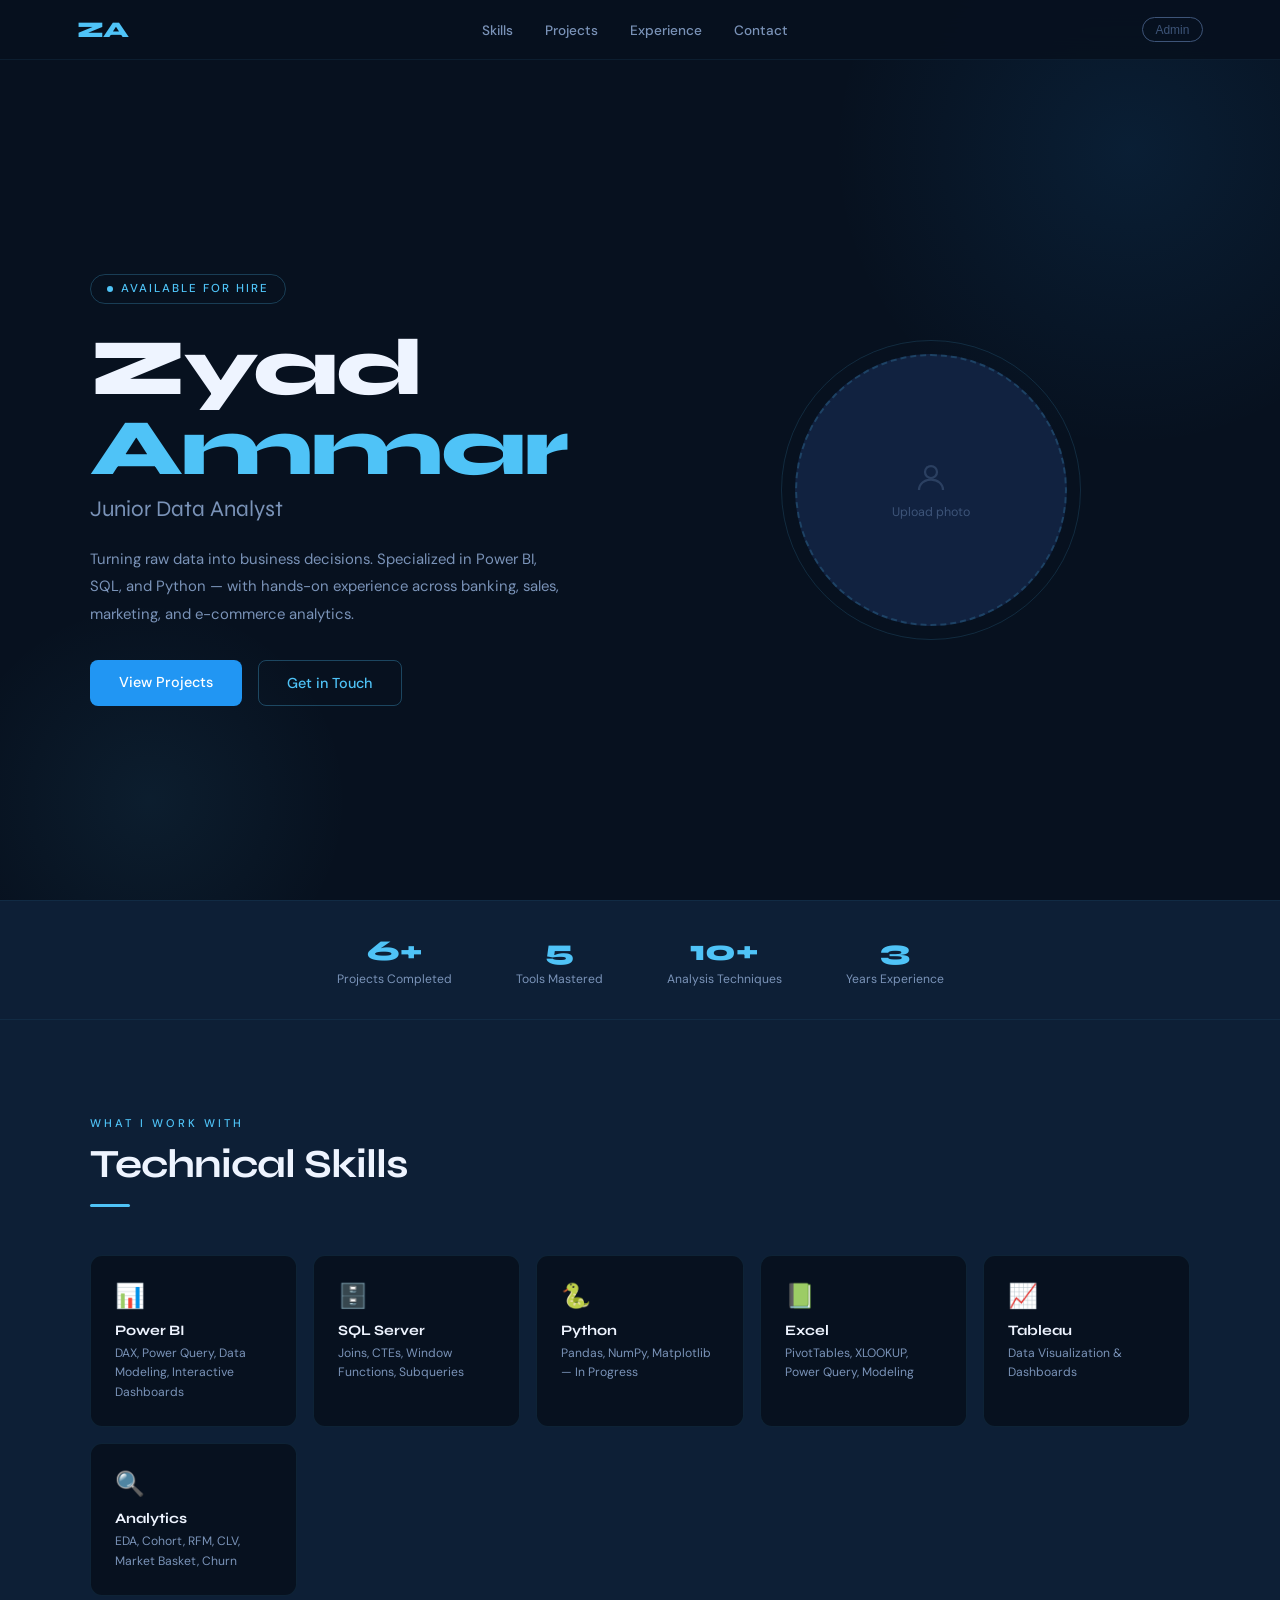
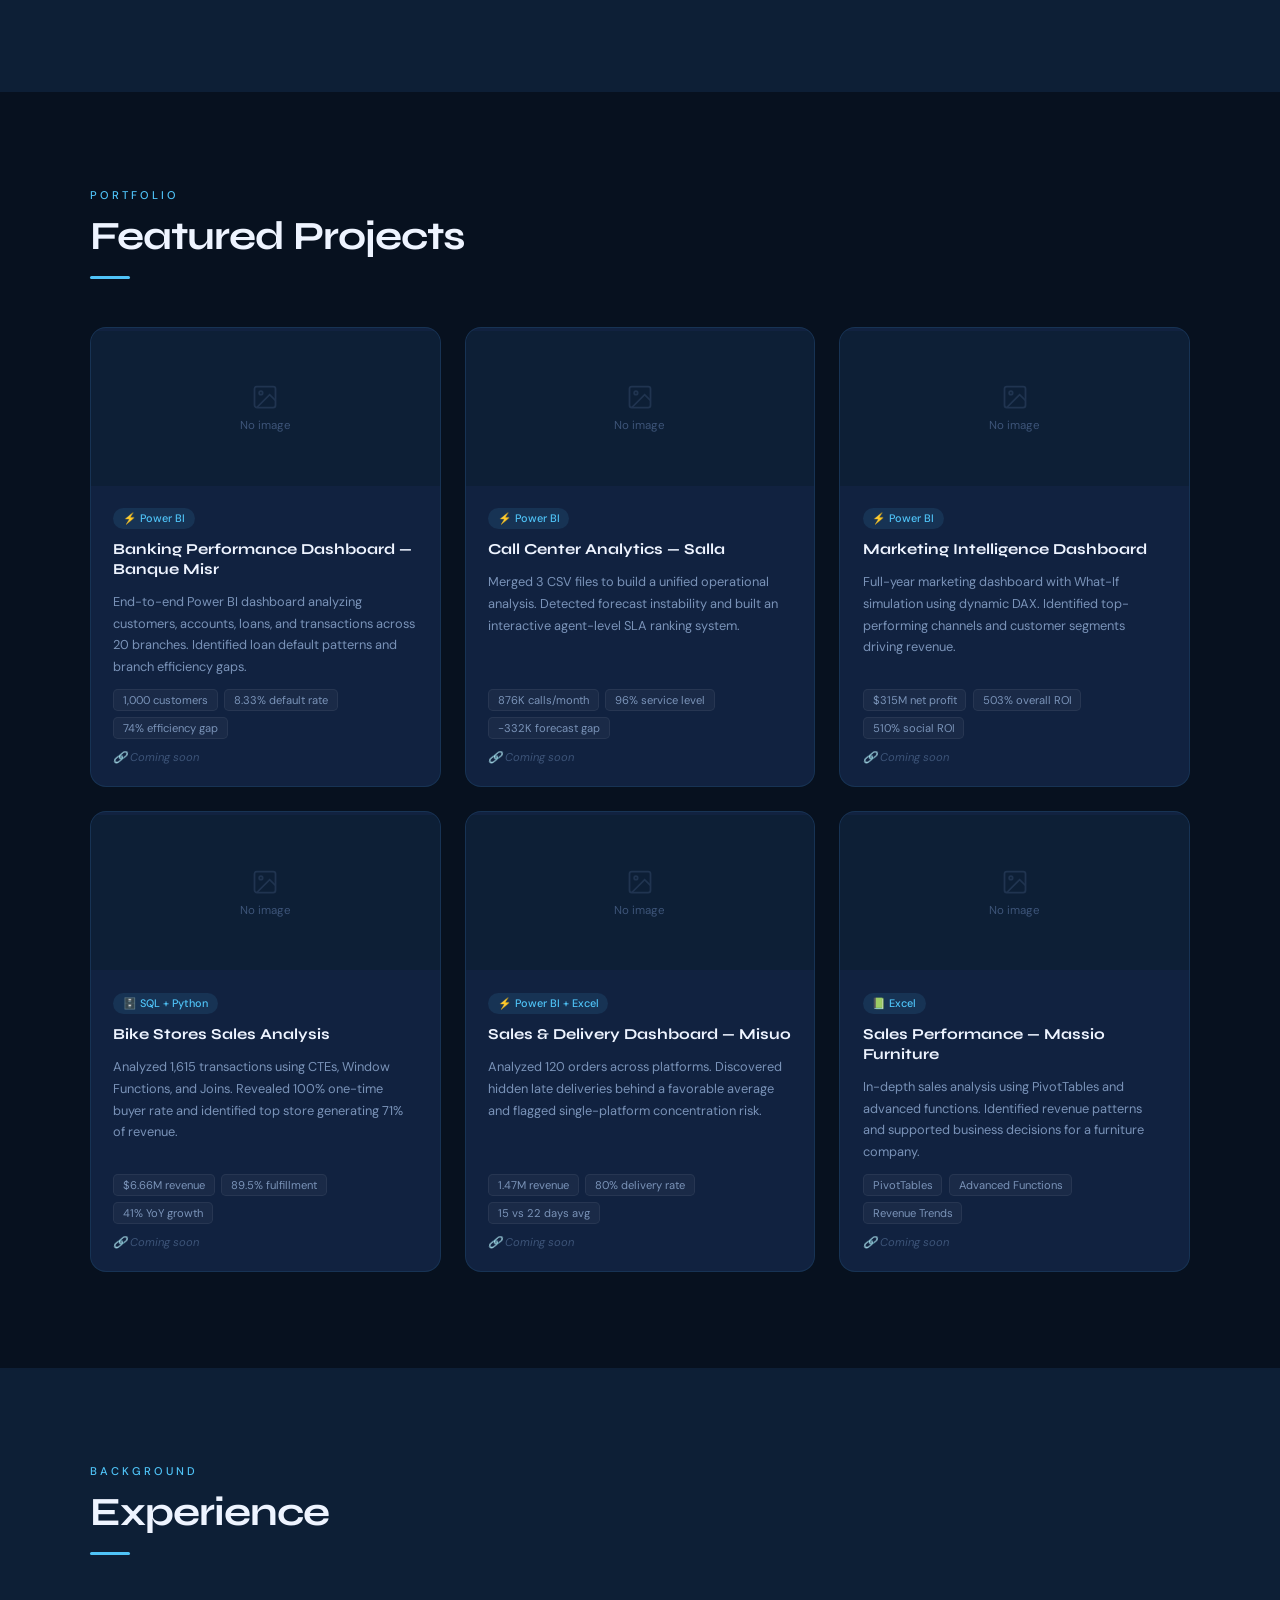
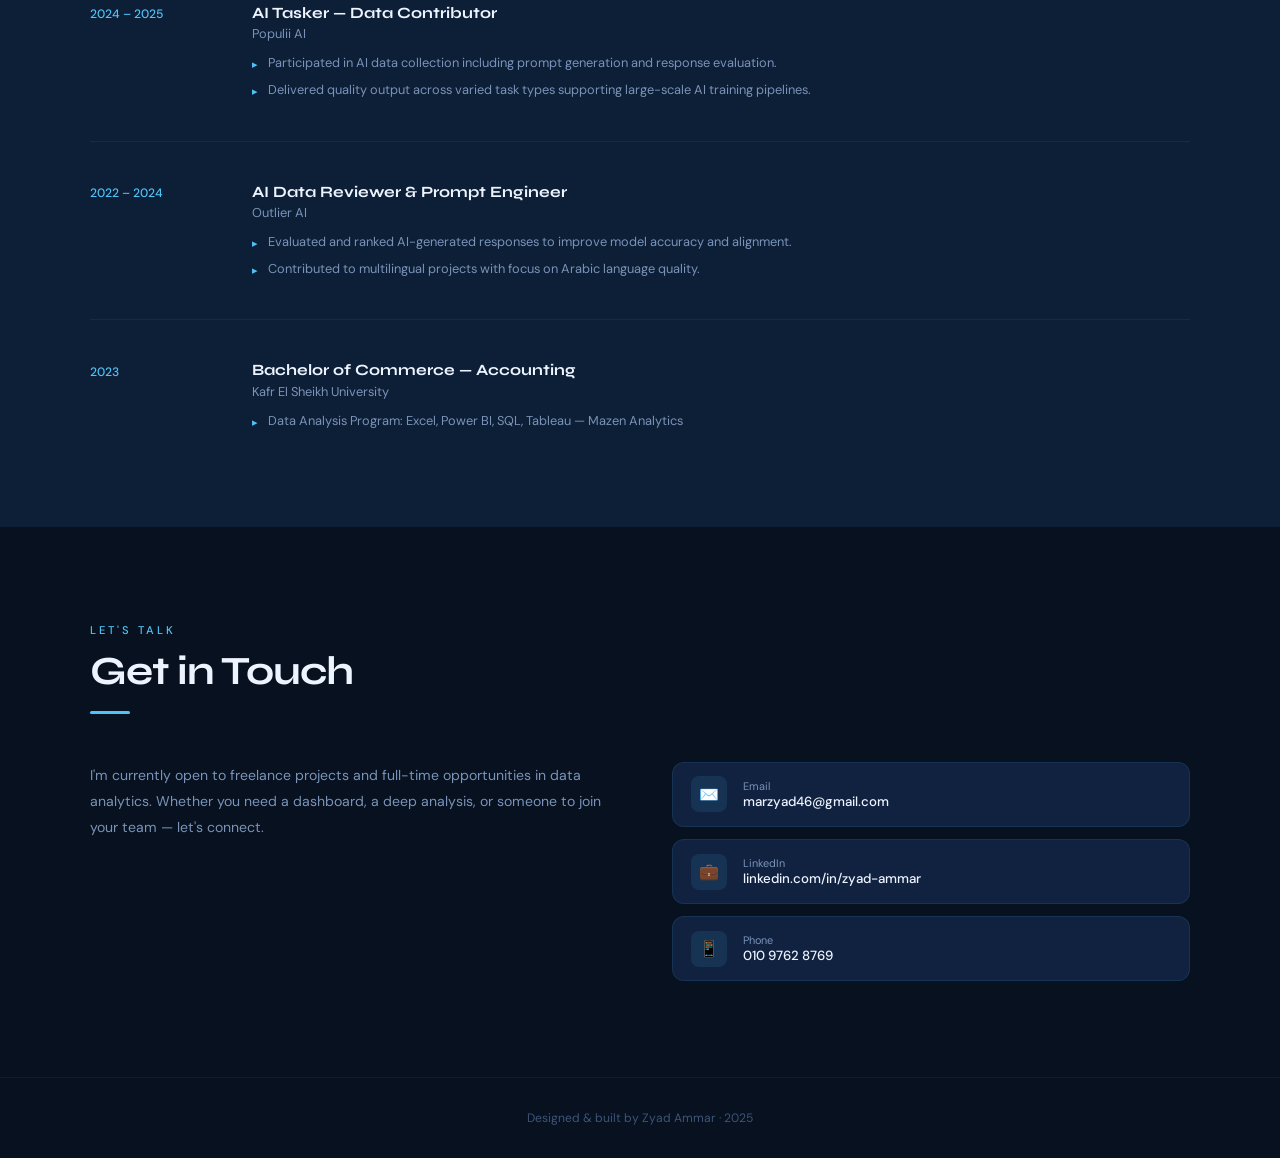
==== index.html @ 5b179f3a "Rename index (1).html to index.html" ====
<!DOCTYPE html>
<html lang="en">
<head>
<meta charset="UTF-8">
<meta name="viewport" content="width=device-width, initial-scale=1.0">
<title>Zyad Ammar — Data Analyst</title>
<link href="https://fonts.googleapis.com/css2?family=Syne:wght@400;500;700;800&family=DM+Sans:ital,wght@0,300;0,400;0,500;1,300&display=swap" rel="stylesheet">
<style>
*,*::before,*::after{box-sizing:border-box;margin:0;padding:0}
:root{--navy:#07111f;--navy-mid:#0d1f36;--navy-card:#112240;--blue:#1a6fc4;--blue-bright:#2196f3;--accent:#4fc3f7;--white:#eef4ff;--white-dim:#7a93b8;--white-muted:#3d5478}
html{scroll-behavior:smooth}
body{font-family:'DM Sans',sans-serif;background:var(--navy);color:var(--white);overflow-x:hidden}
::-webkit-scrollbar{width:4px}::-webkit-scrollbar-track{background:var(--navy)}::-webkit-scrollbar-thumb{background:var(--blue);border-radius:2px}

nav{position:fixed;top:0;left:0;right:0;z-index:200;display:flex;justify-content:space-between;align-items:center;padding:1rem 6%;background:rgba(7,17,31,0.92);backdrop-filter:blur(16px);border-bottom:1px solid rgba(79,195,247,0.08)}
.nav-logo{font-family:'Syne',sans-serif;font-weight:800;font-size:1.4rem;color:var(--accent);letter-spacing:-1px;cursor:pointer}
.nav-links{display:flex;gap:2rem;list-style:none}
.nav-links a{color:var(--white-dim);text-decoration:none;font-size:0.85rem;font-weight:500;transition:color 0.2s}
.nav-links a:hover{color:var(--accent)}
.nav-admin-btn{font-size:0.75rem;color:var(--white-muted);cursor:pointer;padding:0.3rem 0.8rem;border:1px solid var(--white-muted);border-radius:2rem;transition:all 0.2s;background:none}
.nav-admin-btn:hover{color:var(--accent);border-color:var(--accent)}

.hero{min-height:100vh;display:flex;align-items:center;padding:0 6%;padding-top:5rem;position:relative;overflow:hidden}
.hero-bg{position:absolute;border-radius:50%;pointer-events:none}
.hero-bg.b1{width:600px;height:600px;top:-150px;right:-150px;background:radial-gradient(circle,rgba(33,150,243,0.1) 0%,transparent 70%)}
.hero-bg.b2{width:400px;height:400px;bottom:-100px;left:-50px;background:radial-gradient(circle,rgba(79,195,247,0.07) 0%,transparent 70%)}
.hero-grid{display:grid;grid-template-columns:1fr 1fr;gap:4rem;align-items:center;width:100%;max-width:1100px;margin:0 auto}
.hero-content{position:relative;z-index:1}
.hero-tag{display:inline-flex;align-items:center;gap:0.5rem;font-size:0.72rem;font-weight:500;letter-spacing:2px;text-transform:uppercase;color:var(--accent);border:1px solid rgba(79,195,247,0.25);padding:0.4rem 1rem;border-radius:2rem;margin-bottom:1.5rem;opacity:0;animation:fadeUp 0.7s 0.1s ease forwards}
.hero-tag::before{content:'';width:6px;height:6px;background:var(--accent);border-radius:50%;animation:blink 2s infinite}
@keyframes blink{0%,100%{opacity:1}50%{opacity:0.2}}
.hero-name{font-family:'Syne',sans-serif;font-size:clamp(3rem,7vw,5rem);font-weight:800;line-height:1;letter-spacing:-2px;margin-bottom:0.4rem;opacity:0;animation:fadeUp 0.7s 0.2s ease forwards}
.hero-name .acc{color:var(--accent)}
.hero-role{font-family:'Syne',sans-serif;font-size:clamp(1rem,2.5vw,1.4rem);font-weight:400;color:var(--white-dim);margin-bottom:1.5rem;opacity:0;animation:fadeUp 0.7s 0.3s ease forwards}
.hero-desc{font-size:0.93rem;line-height:1.85;color:var(--white-dim);max-width:480px;margin-bottom:2rem;opacity:0;animation:fadeUp 0.7s 0.4s ease forwards}
.hero-btns{display:flex;gap:1rem;flex-wrap:wrap;opacity:0;animation:fadeUp 0.7s 0.5s ease forwards}
.btn-p{background:var(--blue-bright);color:#fff;padding:0.8rem 1.8rem;border-radius:0.5rem;text-decoration:none;font-weight:500;font-size:0.9rem;transition:background 0.2s,transform 0.2s;border:none;cursor:pointer;font-family:'DM Sans',sans-serif}
.btn-p:hover{background:var(--accent);color:var(--navy);transform:translateY(-2px)}
.btn-o{border:1px solid rgba(79,195,247,0.3);color:var(--accent);padding:0.8rem 1.8rem;border-radius:0.5rem;text-decoration:none;font-weight:500;font-size:0.9rem;transition:all 0.2s;background:none;cursor:pointer;font-family:'DM Sans',sans-serif}
.btn-o:hover{background:rgba(79,195,247,0.08);border-color:var(--accent);transform:translateY(-2px)}

.hero-photo-wrap{display:flex;justify-content:center;align-items:center;opacity:0;animation:fadeIn 1s 0.6s ease forwards}
.photo-ring{width:300px;height:300px;border-radius:50%;border:1px solid rgba(79,195,247,0.15);display:flex;align-items:center;justify-content:center;animation:spin 25s linear infinite}
@keyframes spin{from{transform:rotate(0deg)}to{transform:rotate(360deg)}}
.hero-photo{width:272px;height:272px;border-radius:50%;object-fit:cover;border:3px solid rgba(79,195,247,0.25);display:block;animation:spin 25s linear infinite reverse}
.hero-photo-ph{width:272px;height:272px;border-radius:50%;background:var(--navy-card);border:2px dashed rgba(79,195,247,0.2);display:flex;flex-direction:column;align-items:center;justify-content:center;gap:0.5rem;color:var(--white-muted);font-size:0.78rem;text-align:center;cursor:pointer;transition:border-color 0.2s;animation:spin 25s linear infinite reverse}
.hero-photo-ph:hover{border-color:var(--accent)}
.hero-photo-ph svg{width:36px;height:36px;stroke:var(--white-muted);opacity:0.6}

.stats-bar{background:var(--navy-mid);border-top:1px solid rgba(79,195,247,0.07);border-bottom:1px solid rgba(79,195,247,0.07);padding:2rem 6%;display:flex;justify-content:center;gap:4rem;flex-wrap:wrap}
.stat-num{font-family:'Syne',sans-serif;font-size:1.8rem;font-weight:800;color:var(--accent);text-align:center}
.stat-lbl{font-size:0.76rem;color:var(--white-dim);margin-top:0.2rem;text-align:center}

section{padding:6rem 6%}
.si{max-width:1100px;margin:0 auto}
.slbl{font-size:0.7rem;font-weight:500;letter-spacing:3px;text-transform:uppercase;color:var(--accent);margin-bottom:0.6rem}
.stitle{font-family:'Syne',sans-serif;font-size:clamp(1.6rem,4vw,2.5rem);font-weight:700;letter-spacing:-1px}
.div{width:2.5rem;height:3px;background:var(--accent);margin:1rem 0 3rem;border-radius:2px}

#skills{background:var(--navy-mid)}
.skills-grid{display:grid;grid-template-columns:repeat(auto-fit,minmax(175px,1fr));gap:1rem}
.skill-card{background:var(--navy);border:1px solid rgba(79,195,247,0.1);border-radius:0.75rem;padding:1.5rem;transition:border-color 0.2s,transform 0.2s}
.skill-card:hover{border-color:rgba(79,195,247,0.35);transform:translateY(-4px)}
.sk-icon{font-size:1.5rem;margin-bottom:0.7rem}
.sk-name{font-family:'Syne',sans-serif;font-weight:700;font-size:0.9rem;margin-bottom:0.3rem}
.sk-desc{font-size:0.76rem;color:var(--white-dim);line-height:1.6}

.projects-grid{display:grid;grid-template-columns:repeat(auto-fit,minmax(300px,1fr));gap:1.5rem}
.project-card{background:var(--navy-card);border:1px solid rgba(79,195,247,0.1);border-radius:1rem;overflow:hidden;display:flex;flex-direction:column;transition:border-color 0.2s,transform 0.2s}
.project-card:hover{border-color:rgba(79,195,247,0.3);transform:translateY(-5px)}
.pc-accent{height:3px;background:linear-gradient(90deg,var(--blue-bright),var(--accent));opacity:0;transition:opacity 0.2s}
.project-card:hover .pc-accent{opacity:1}
.pc-img{height:155px;background:var(--navy-mid);display:flex;align-items:center;justify-content:center;overflow:hidden}
.pc-img img{width:100%;height:100%;object-fit:cover}
.pc-img-ph{display:flex;flex-direction:column;align-items:center;gap:0.4rem;color:var(--white-muted);font-size:0.72rem}
.pc-img-ph svg{width:28px;height:28px;stroke:var(--white-muted);opacity:0.4}
.pc-body{padding:1.4rem;display:flex;flex-direction:column;gap:0.7rem;flex:1}
.pc-tag{display:inline-flex;font-size:0.68rem;font-weight:500;color:var(--accent);background:rgba(79,195,247,0.1);padding:0.22rem 0.6rem;border-radius:2rem;width:fit-content}
.pc-title{font-family:'Syne',sans-serif;font-weight:700;font-size:0.95rem;line-height:1.3}
.pc-desc{font-size:0.8rem;color:var(--white-dim);line-height:1.7;flex:1}
.pc-metrics{display:flex;gap:0.4rem;flex-wrap:wrap}
.metric{font-size:0.7rem;color:var(--white-dim);background:rgba(255,255,255,0.04);padding:0.18rem 0.55rem;border-radius:0.3rem;border:1px solid rgba(255,255,255,0.06)}
.pc-link{display:inline-flex;align-items:center;gap:0.35rem;font-size:0.78rem;font-weight:500;color:var(--accent);text-decoration:none;transition:gap 0.2s}
.pc-link:hover{gap:0.6rem}
.cs-badge{font-size:0.7rem;color:var(--white-muted);font-style:italic}

#experience{background:var(--navy-mid)}
.exp-list{display:flex;flex-direction:column;gap:2.5rem}
.exp-item{display:grid;grid-template-columns:130px 1fr;gap:2rem;padding-bottom:2.5rem;border-bottom:1px solid rgba(255,255,255,0.05)}
.exp-item:last-child{border-bottom:none;padding-bottom:0}
.exp-date{font-size:0.76rem;color:var(--accent);font-weight:500;padding-top:0.2rem}
.exp-role{font-family:'Syne',sans-serif;font-weight:700;font-size:0.98rem;margin-bottom:0.2rem}
.exp-co{font-size:0.8rem;color:var(--white-dim);margin-bottom:0.7rem}
.exp-pts{list-style:none;display:flex;flex-direction:column;gap:0.4rem}
.exp-pts li{font-size:0.8rem;color:var(--white-dim);line-height:1.6;padding-left:1rem;position:relative}
.exp-pts li::before{content:'▸';position:absolute;left:0;color:var(--accent);font-size:0.68rem;top:0.18rem}

.contact-wrap{display:grid;grid-template-columns:1fr 1fr;gap:4rem;align-items:start}
.contact-desc{font-size:0.88rem;color:var(--white-dim);line-height:1.85;margin-bottom:1.5rem}
.contact-links{display:flex;flex-direction:column;gap:0.75rem}
.contact-link{display:flex;align-items:center;gap:1rem;background:var(--navy-card);border:1px solid rgba(79,195,247,0.1);border-radius:0.75rem;padding:0.85rem 1.1rem;text-decoration:none;color:var(--white);transition:border-color 0.2s,transform 0.2s}
.contact-link:hover{border-color:rgba(79,195,247,0.35);transform:translateX(4px)}
.cl-icon{width:36px;height:36px;background:rgba(79,195,247,0.1);border-radius:0.5rem;display:flex;align-items:center;justify-content:center;font-size:1rem;flex-shrink:0}
.cl-lbl{font-size:0.68rem;color:var(--white-dim)}
.cl-val{font-size:0.83rem;font-weight:500}

footer{text-align:center;padding:2rem;font-size:0.76rem;color:var(--white-muted);border-top:1px solid rgba(255,255,255,0.05)}

@keyframes fadeUp{from{opacity:0;transform:translateY(24px)}to{opacity:1;transform:translateY(0)}}
@keyframes fadeIn{from{opacity:0}to{opacity:1}}
.reveal{opacity:0;transform:translateY(28px);transition:opacity 0.65s ease,transform 0.65s ease}
.reveal.visible{opacity:1;transform:translateY(0)}

.admin-overlay{position:fixed;inset:0;background:rgba(7,17,31,0.97);z-index:1000;display:none;flex-direction:column;overflow-y:auto}
.admin-overlay.open{display:flex}
.admin-login{margin:auto;width:100%;max-width:360px;padding:3rem 2rem}
.admin-login h2{font-family:'Syne',sans-serif;font-size:1.4rem;font-weight:700;margin-bottom:0.5rem}
.admin-login p{font-size:0.8rem;color:var(--white-dim);margin-bottom:2rem}
.af{display:flex;flex-direction:column;gap:0.35rem;margin-bottom:1rem}
.af label{font-size:0.75rem;color:var(--white-dim)}
.af input{background:var(--navy-card);border:1px solid rgba(79,195,247,0.15);border-radius:0.5rem;padding:0.7rem 1rem;color:var(--white);font-size:0.88rem;font-family:'DM Sans',sans-serif;outline:none;transition:border-color 0.2s;width:100%}
.af input:focus{border-color:var(--accent)}
.admin-err{font-size:0.76rem;color:#f44336;margin-bottom:1rem;display:none}
.admin-panel{padding:2rem 4%;max-width:980px;margin:0 auto;width:100%}
.admin-hdr{display:flex;justify-content:space-between;align-items:center;margin-bottom:2rem;padding-bottom:1rem;border-bottom:1px solid rgba(79,195,247,0.1)}
.admin-hdr h2{font-family:'Syne',sans-serif;font-size:1.2rem;font-weight:700}
.admin-close{background:none;border:1px solid rgba(255,255,255,0.1);color:var(--white-dim);padding:0.35rem 0.9rem;border-radius:0.4rem;cursor:pointer;font-size:0.8rem;transition:all 0.2s}
.admin-close:hover{border-color:var(--accent);color:var(--accent)}
.admin-sec{margin-bottom:2.5rem}
.admin-sec h3{font-family:'Syne',sans-serif;font-size:0.95rem;font-weight:700;margin-bottom:1rem;color:var(--accent)}
.photo-upload-row{display:flex;align-items:center;gap:1.5rem;background:var(--navy-card);border:1px solid rgba(79,195,247,0.1);border-radius:0.75rem;padding:1.2rem}
.ap-preview{width:68px;height:68px;border-radius:50%;object-fit:cover;border:2px solid rgba(79,195,247,0.2)}
.ap-ph{width:68px;height:68px;border-radius:50%;background:var(--navy-mid);border:2px dashed rgba(79,195,247,0.2);display:flex;align-items:center;justify-content:center;color:var(--white-muted);font-size:1.4rem}
.proj-list{display:flex;flex-direction:column;gap:0.6rem;margin-bottom:1rem}
.proj-row{background:var(--navy-card);border:1px solid rgba(79,195,247,0.1);border-radius:0.7rem;padding:0.9rem 1.1rem;display:flex;align-items:center;justify-content:space-between;gap:1rem}
.pr-tag{font-size:0.68rem;color:var(--accent);background:rgba(79,195,247,0.1);padding:0.18rem 0.55rem;border-radius:2rem;flex-shrink:0}
.pr-title{font-size:0.85rem;font-weight:500;flex:1}
.pr-btns{display:flex;gap:0.4rem}
.pr-btn{background:none;border:1px solid rgba(255,255,255,0.1);color:var(--white-dim);padding:0.25rem 0.65rem;border-radius:0.35rem;font-size:0.72rem;cursor:pointer;transition:all 0.2s}
.pr-btn:hover{border-color:var(--accent);color:var(--accent)}
.pr-btn.del:hover{border-color:#f44336;color:#f44336}
.add-btn{background:rgba(79,195,247,0.1);border:1px solid rgba(79,195,247,0.2);color:var(--accent);padding:0.55rem 1.1rem;border-radius:0.5rem;font-size:0.8rem;cursor:pointer;transition:all 0.2s;font-family:'DM Sans',sans-serif}
.add-btn:hover{background:rgba(79,195,247,0.17)}

.modal-overlay{position:fixed;inset:0;background:rgba(7,17,31,0.95);z-index:2000;display:none;align-items:center;justify-content:center;padding:2rem}
.modal-overlay.open{display:flex}
.modal{background:var(--navy-mid);border:1px solid rgba(79,195,247,0.15);border-radius:1rem;padding:2rem;width:100%;max-width:540px;max-height:90vh;overflow-y:auto}
.modal h3{font-family:'Syne',sans-serif;font-size:1.05rem;font-weight:700;margin-bottom:1.5rem}
.mf{display:flex;flex-direction:column;gap:0.35rem;margin-bottom:0.9rem}
.mf label{font-size:0.73rem;color:var(--white-dim)}
.mf input,.mf textarea,.mf select{background:var(--navy);border:1px solid rgba(79,195,247,0.12);border-radius:0.5rem;padding:0.62rem 0.9rem;color:var(--white);font-size:0.83rem;font-family:'DM Sans',sans-serif;outline:none;transition:border-color 0.2s;width:100%}
.mf input:focus,.mf textarea:focus,.mf select:focus{border-color:var(--accent)}
.mf textarea{resize:vertical;min-height:80px}
.mf select option{background:var(--navy)}
.mi-wrap{display:flex;align-items:center;gap:1rem}
.mi-prev{width:60px;height:44px;object-fit:cover;border-radius:0.4rem;border:1px solid rgba(79,195,247,0.15)}
.mi-ph{width:60px;height:44px;background:var(--navy);border:1px dashed rgba(79,195,247,0.2);border-radius:0.4rem;display:flex;align-items:center;justify-content:center;color:var(--white-muted);font-size:1.1rem}
.modal-btns{display:flex;gap:0.7rem;margin-top:1.4rem;justify-content:flex-end}

@media(max-width:768px){
  .hero-grid{grid-template-columns:1fr;gap:2rem}
  .hero-photo-wrap{order:-1}
  .photo-ring,.hero-photo,.hero-photo-ph{width:200px;height:200px}
  .contact-wrap{grid-template-columns:1fr}
  .exp-item{grid-template-columns:1fr;gap:0.4rem}
  nav .nav-links{display:none}
  .stats-bar{gap:2rem}
}
</style>
</head>
<body>

<nav>
  <div class="nav-logo">ZA</div>
  <ul class="nav-links">
    <li><a href="#skills">Skills</a></li>
    <li><a href="#projects">Projects</a></li>
    <li><a href="#experience">Experience</a></li>
    <li><a href="#contact">Contact</a></li>
  </ul>
  <button class="nav-admin-btn" onclick="openAdmin()">Admin</button>
</nav>

<section class="hero" id="home">
  <div class="hero-bg b1"></div>
  <div class="hero-bg b2"></div>
  <div class="hero-grid">
    <div class="hero-content">
      <span class="hero-tag">Available for hire</span>
      <h1 class="hero-name">Zyad<br><span class="acc">Ammar</span></h1>
      <p class="hero-role">Junior Data Analyst</p>
      <p class="hero-desc">Turning raw data into business decisions. Specialized in Power BI, SQL, and Python — with hands-on experience across banking, sales, marketing, and e-commerce analytics.</p>
      <div class="hero-btns">
        <a href="#projects" class="btn-p">View Projects</a>
        <a href="#contact" class="btn-o">Get in Touch</a>
      </div>
    </div>
    <div class="hero-photo-wrap">
      <div class="photo-ring">
        <div id="heroPhotoContainer">
          <div class="hero-photo-ph" onclick="document.getElementById('heroPhotoInput').click()">
            <svg viewBox="0 0 24 24" fill="none" stroke-width="1.5"><circle cx="12" cy="8" r="4"/><path d="M4 20c0-4 3.6-7 8-7s8 3 8 7"/></svg>
            <span>Upload photo</span>
          </div>
        </div>
      </div>
      <input type="file" id="heroPhotoInput" accept="image/*" style="display:none" onchange="handleHeroPhoto(this)">
    </div>
  </div>
</section>

<div class="stats-bar">
  <div><div class="stat-num">6+</div><div class="stat-lbl">Projects Completed</div></div>
  <div><div class="stat-num">5</div><div class="stat-lbl">Tools Mastered</div></div>
  <div><div class="stat-num">10+</div><div class="stat-lbl">Analysis Techniques</div></div>
  <div><div class="stat-num">3</div><div class="stat-lbl">Years Experience</div></div>
</div>

<section id="skills">
  <div class="si">
    <p class="slbl">What I work with</p>
    <h2 class="stitle reveal">Technical Skills</h2>
    <div class="div"></div>
    <div class="skills-grid">
      <div class="skill-card reveal"><div class="sk-icon">📊</div><div class="sk-name">Power BI</div><div class="sk-desc">DAX, Power Query, Data Modeling, Interactive Dashboards</div></div>
      <div class="skill-card reveal"><div class="sk-icon">🗄️</div><div class="sk-name">SQL Server</div><div class="sk-desc">Joins, CTEs, Window Functions, Subqueries</div></div>
      <div class="skill-card reveal"><div class="sk-icon">🐍</div><div class="sk-name">Python</div><div class="sk-desc">Pandas, NumPy, Matplotlib — In Progress</div></div>
      <div class="skill-card reveal"><div class="sk-icon">📗</div><div class="sk-name">Excel</div><div class="sk-desc">PivotTables, XLOOKUP, Power Query, Modeling</div></div>
      <div class="skill-card reveal"><div class="sk-icon">📈</div><div class="sk-name">Tableau</div><div class="sk-desc">Data Visualization & Dashboards</div></div>
      <div class="skill-card reveal"><div class="sk-icon">🔍</div><div class="sk-name">Analytics</div><div class="sk-desc">EDA, Cohort, RFM, CLV, Market Basket, Churn</div></div>
    </div>
  </div>
</section>

<section id="projects">
  <div class="si">
    <p class="slbl">Portfolio</p>
    <h2 class="stitle reveal">Featured Projects</h2>
    <div class="div"></div>
    <div class="projects-grid" id="projectsGrid"></div>
  </div>
</section>

<section id="experience">
  <div class="si">
    <p class="slbl">Background</p>
    <h2 class="stitle reveal">Experience</h2>
    <div class="div"></div>
    <div class="exp-list">
      <div class="exp-item reveal">
        <div class="exp-date">2024 – 2025</div>
        <div><div class="exp-role">AI Tasker — Data Contributor</div><div class="exp-co">Populii AI</div><ul class="exp-pts"><li>Participated in AI data collection including prompt generation and response evaluation.</li><li>Delivered quality output across varied task types supporting large-scale AI training pipelines.</li></ul></div>
      </div>
      <div class="exp-item reveal">
        <div class="exp-date">2022 – 2024</div>
        <div><div class="exp-role">AI Data Reviewer & Prompt Engineer</div><div class="exp-co">Outlier AI</div><ul class="exp-pts"><li>Evaluated and ranked AI-generated responses to improve model accuracy and alignment.</li><li>Contributed to multilingual projects with focus on Arabic language quality.</li></ul></div>
      </div>
      <div class="exp-item reveal">
        <div class="exp-date">2023</div>
        <div><div class="exp-role">Bachelor of Commerce — Accounting</div><div class="exp-co">Kafr El Sheikh University</div><ul class="exp-pts"><li>Data Analysis Program: Excel, Power BI, SQL, Tableau — Mazen Analytics</li></ul></div>
      </div>
    </div>
  </div>
</section>

<section id="contact">
  <div class="si">
    <p class="slbl">Let's talk</p>
    <h2 class="stitle reveal">Get in Touch</h2>
    <div class="div"></div>
    <div class="contact-wrap">
      <div class="reveal"><p class="contact-desc">I'm currently open to freelance projects and full-time opportunities in data analytics. Whether you need a dashboard, a deep analysis, or someone to join your team — let's connect.</p></div>
      <div class="contact-links reveal">
        <a href="mailto:marzyad46@gmail.com" class="contact-link"><div class="cl-icon">✉️</div><div><div class="cl-lbl">Email</div><div class="cl-val">marzyad46@gmail.com</div></div></a>
        <a href="https://linkedin.com/in/zyad-ammar-a24835313" target="_blank" class="contact-link"><div class="cl-icon">💼</div><div><div class="cl-lbl">LinkedIn</div><div class="cl-val">linkedin.com/in/zyad-ammar</div></div></a>
        <a href="tel:01097628769" class="contact-link"><div class="cl-icon">📱</div><div><div class="cl-lbl">Phone</div><div class="cl-val">010 9762 8769</div></div></a>
      </div>
    </div>
  </div>
</section>

<footer><p>Designed & built by Zyad Ammar · 2025</p></footer>

<!-- ADMIN OVERLAY -->
<div class="admin-overlay" id="adminOverlay">
  <div class="admin-login" id="adminLogin">
    <h2>Admin Access</h2>
    <p>Enter your credentials to manage your portfolio.</p>
    <div class="af"><label>Email</label><input type="email" id="adminEmail" placeholder="your@email.com"></div>
    <div class="af"><label>Password</label><input type="password" id="adminPass" placeholder="••••••••" onkeydown="if(event.key==='Enter')doLogin()"></div>
    <div class="admin-err" id="adminErr">Incorrect email or password.</div>
    <button class="btn-p" style="width:100%;margin-top:0.5rem" onclick="doLogin()">Login</button>
    <div style="margin-top:1rem;text-align:center"><span onclick="closeAdmin()" style="font-size:0.76rem;color:var(--white-dim);cursor:pointer">← Back to portfolio</span></div>
  </div>
  <div class="admin-panel" id="adminPanel" style="display:none">
    <div class="admin-hdr">
      <h2>Portfolio Manager</h2>
      <button class="admin-close" onclick="closeAdmin()">✕ Exit</button>
    </div>
    <div class="admin-sec">
      <h3>Profile Photo</h3>
      <div class="photo-upload-row">
        <div id="adminPhotoEl" class="ap-ph">👤</div>
        <div>
          <p style="font-size:0.8rem;color:var(--white-dim);margin-bottom:0.75rem">Upload your profile photo — it appears in the hero section.</p>
          <label class="add-btn" style="cursor:pointer">Choose Photo <input type="file" accept="image/*" style="display:none" onchange="handleAdminPhoto(this)"></label>
        </div>
      </div>
    </div>
    <div class="admin-sec">
      <h3>Projects</h3>
      <div class="proj-list" id="adminProjList"></div>
      <button class="add-btn" onclick="openModal(null)">+ Add New Project</button>
    </div>
  </div>
</div>

<!-- PROJECT MODAL -->
<div class="modal-overlay" id="projectModal">
  <div class="modal">
    <h3 id="modalTitle">Add Project</h3>
    <div class="mf"><label>Title</label><input id="mTitle" placeholder="e.g. Banking Dashboard — Banque Misr"></div>
    <div class="mf"><label>Tool / Category</label>
      <select id="mTag">
        <option>⚡ Power BI</option>
        <option>🗄️ SQL + Python</option>
        <option>📗 Excel</option>
        <option>📊 Tableau</option>
        <option>⚡ Power BI + Excel</option>
        <option>🗄️ SQL</option>
      </select>
    </div>
    <div class="mf"><label>Description</label><textarea id="mDesc" placeholder="What did you analyze? What was the business problem?"></textarea></div>
    <div class="mf"><label>Key Metrics (comma separated)</label><input id="mMetrics" placeholder="1,000 customers, 8.33% default rate"></div>
    <div class="mf"><label>Live URL (optional)</label><input id="mUrl" placeholder="https://mavenanalytics.io/..."></div>
    <div class="mf">
      <label>Project Image (optional)</label>
      <div class="mi-wrap">
        <div id="miPreview" class="mi-ph">🖼</div>
        <label class="add-btn" style="cursor:pointer;font-size:0.76rem">Upload Image<input type="file" accept="image/*" style="display:none" onchange="handleModalImg(this)"></label>
      </div>
    </div>
    <div class="modal-btns">
      <button class="btn-o" onclick="closeModal()">Cancel</button>
      <button class="btn-p" onclick="saveProject()">Save</button>
    </div>
  </div>
</div>

<script>
const ADMIN_EMAIL='marzyad46@gmail.com';
const ADMIN_PASS='Zyad@2025';

const DEF=[
  {id:1,title:'Banking Performance Dashboard — Banque Misr',tag:'⚡ Power BI',desc:'End-to-end Power BI dashboard analyzing customers, accounts, loans, and transactions across 20 branches. Identified loan default patterns and branch efficiency gaps.',metrics:['1,000 customers','8.33% default rate','74% efficiency gap'],url:'',img:''},
  {id:2,title:'Call Center Analytics — Salla',tag:'⚡ Power BI',desc:'Merged 3 CSV files to build a unified operational analysis. Detected forecast instability and built an interactive agent-level SLA ranking system.',metrics:['876K calls/month','96% service level','-332K forecast gap'],url:'',img:''},
  {id:3,title:'Marketing Intelligence Dashboard',tag:'⚡ Power BI',desc:'Full-year marketing dashboard with What-If simulation using dynamic DAX. Identified top-performing channels and customer segments driving revenue.',metrics:['$315M net profit','503% overall ROI','510% social ROI'],url:'',img:''},
  {id:4,title:'Bike Stores Sales Analysis',tag:'🗄️ SQL + Python',desc:'Analyzed 1,615 transactions using CTEs, Window Functions, and Joins. Revealed 100% one-time buyer rate and identified top store generating 71% of revenue.',metrics:['$6.66M revenue','89.5% fulfillment','41% YoY growth'],url:'',img:''},
  {id:5,title:'Sales & Delivery Dashboard — Misuo',tag:'⚡ Power BI + Excel',desc:'Analyzed 120 orders across platforms. Discovered hidden late deliveries behind a favorable average and flagged single-platform concentration risk.',metrics:['1.47M revenue','80% delivery rate','15 vs 22 days avg'],url:'',img:''},
  {id:6,title:'Sales Performance — Massio Furniture',tag:'📗 Excel',desc:'In-depth sales analysis using PivotTables and advanced functions. Identified revenue patterns and supported business decisions for a furniture company.',metrics:['PivotTables','Advanced Functions','Revenue Trends'],url:'',img:''},
];

let projects=JSON.parse(localStorage.getItem('za_projects')||'null')||DEF;
let heroPhoto=localStorage.getItem('za_photo')||'';
let editingId=null,modalImg='';

function saveData(){localStorage.setItem('za_projects',JSON.stringify(projects))}

function renderProjects(){
  const g=document.getElementById('projectsGrid');
  g.innerHTML='';
  projects.forEach(p=>{
    const c=document.createElement('div');
    c.className='project-card reveal';
    c.innerHTML=`<div class="pc-accent"></div>
    <div class="pc-img">${p.img?`<img src="${p.img}" alt="${p.title}">`:`<div class="pc-img-ph"><svg viewBox="0 0 24 24" fill="none" stroke-width="1.5"><rect x="3" y="3" width="18" height="18" rx="2"/><circle cx="8.5" cy="8.5" r="1.5"/><path d="m21 15-5-5L5 21"/></svg><span>No image</span></div>`}</div>
    <div class="pc-body">
      <span class="pc-tag">${p.tag}</span>
      <h3 class="pc-title">${p.title}</h3>
      <p class="pc-desc">${p.desc}</p>
      <div class="pc-metrics">${p.metrics.map(m=>`<span class="metric">${m}</span>`).join('')}</div>
      ${p.url?`<a href="${p.url}" target="_blank" class="pc-link">View Dashboard →</a>`:`<span class="cs-badge">🔗 Coming soon</span>`}
    </div>`;
    g.appendChild(c);
  });
  observeReveal();
}

function renderAdminList(){
  const l=document.getElementById('adminProjList');
  l.innerHTML='';
  projects.forEach(p=>{
    const r=document.createElement('div');
    r.className='proj-row';
    r.innerHTML=`<span class="pr-tag">${p.tag}</span><span class="pr-title">${p.title}</span><div class="pr-btns"><button class="pr-btn" onclick="openModal(${p.id})">Edit</button><button class="pr-btn del" onclick="delProject(${p.id})">Delete</button></div>`;
    l.appendChild(r);
  });
}

function openAdmin(){document.getElementById('adminOverlay').classList.add('open')}
function closeAdmin(){
  document.getElementById('adminOverlay').classList.remove('open');
  document.getElementById('adminLogin').style.display='block';
  document.getElementById('adminPanel').style.display='none';
  document.getElementById('adminEmail').value='';
  document.getElementById('adminPass').value='';
  document.getElementById('adminErr').style.display='none';
}

function doLogin(){
  if(document.getElementById('adminEmail').value.trim()===ADMIN_EMAIL&&document.getElementById('adminPass').value===ADMIN_PASS){
    document.getElementById('adminLogin').style.display='none';
    document.getElementById('adminPanel').style.display='block';
    renderAdminList();refreshAdminPhoto();
  }else{document.getElementById('adminErr').style.display='block'}
}

function handleHeroPhoto(inp){
  const f=inp.files[0];if(!f)return;
  const r=new FileReader();
  r.onload=e=>{heroPhoto=e.target.result;localStorage.setItem('za_photo',heroPhoto);refreshHeroPhoto()};
  r.readAsDataURL(f);
}

function handleAdminPhoto(inp){
  const f=inp.files[0];if(!f)return;
  const r=new FileReader();
  r.onload=e=>{heroPhoto=e.target.result;localStorage.setItem('za_photo',heroPhoto);refreshHeroPhoto();refreshAdminPhoto()};
  r.readAsDataURL(f);
}

function refreshHeroPhoto(){
  const c=document.getElementById('heroPhotoContainer');
  c.innerHTML=heroPhoto?`<img src="${heroPhoto}" class="hero-photo" alt="Zyad Ammar">`:`<div class="hero-photo-ph" onclick="document.getElementById('heroPhotoInput').click()"><svg viewBox="0 0 24 24" fill="none" stroke-width="1.5"><circle cx="12" cy="8" r="4"/><path d="M4 20c0-4 3.6-7 8-7s8 3 8 7"/></svg><span>Upload photo</span></div>`;
}

function refreshAdminPhoto(){
  const el=document.getElementById('adminPhotoEl');
  if(heroPhoto){el.outerHTML=`<img id="adminPhotoEl" src="${heroPhoto}" class="ap-preview" alt="photo">`}
  else{el.textContent='👤'}
}

function openModal(id){
  editingId=id;modalImg='';
  document.getElementById('modalTitle').textContent=id?'Edit Project':'Add Project';
  if(id){
    const p=projects.find(x=>x.id===id);
    document.getElementById('mTitle').value=p.title;
    document.getElementById('mTag').value=p.tag;
    document.getElementById('mDesc').value=p.desc;
    document.getElementById('mMetrics').value=p.metrics.join(', ');
    document.getElementById('mUrl').value=p.url||'';
    modalImg=p.img||'';
  }else{
    ['mTitle','mDesc','mMetrics','mUrl'].forEach(id=>document.getElementById(id).value='');
  }
  refreshModalImg();
  document.getElementById('projectModal').classList.add('open');
}

function closeModal(){document.getElementById('projectModal').classList.remove('open')}

function handleModalImg(inp){
  const f=inp.files[0];if(!f)return;
  const r=new FileReader();
  r.onload=e=>{modalImg=e.target.result;refreshModalImg()};
  r.readAsDataURL(f);
}

function refreshModalImg(){
  const el=document.getElementById('miPreview');
  if(modalImg){el.outerHTML=`<img id="miPreview" src="${modalImg}" class="mi-prev" alt="">`}
  else{el.className='mi-ph';el.textContent='🖼'}
}

function saveProject(){
  const title=document.getElementById('mTitle').value.trim();
  if(!title)return;
  const data={title,tag:document.getElementById('mTag').value,desc:document.getElementById('mDesc').value.trim(),metrics:document.getElementById('mMetrics').value.split(',').map(s=>s.trim()).filter(Boolean),url:document.getElementById('mUrl').value.trim(),img:modalImg};
  if(editingId){const i=projects.findIndex(x=>x.id===editingId);projects[i]={...projects[i],...data}}
  else{data.id=Date.now();projects.push(data)}
  saveData();renderProjects();renderAdminList();closeModal();
}

function delProject(id){
  if(!confirm('Delete this project?'))return;
  projects=projects.filter(x=>x.id!==id);
  saveData();renderProjects();renderAdminList();
}

function observeReveal(){
  const obs=new IntersectionObserver(entries=>{
    entries.forEach(e=>{if(e.isIntersecting){e.target.classList.add('visible');obs.unobserve(e.target)}});
  },{threshold:0.1});
  document.querySelectorAll('.reveal').forEach(el=>obs.observe(el));
}

window.addEventListener('load',()=>{refreshHeroPhoto();renderProjects();observeReveal()});
</script>
</body>
</html>
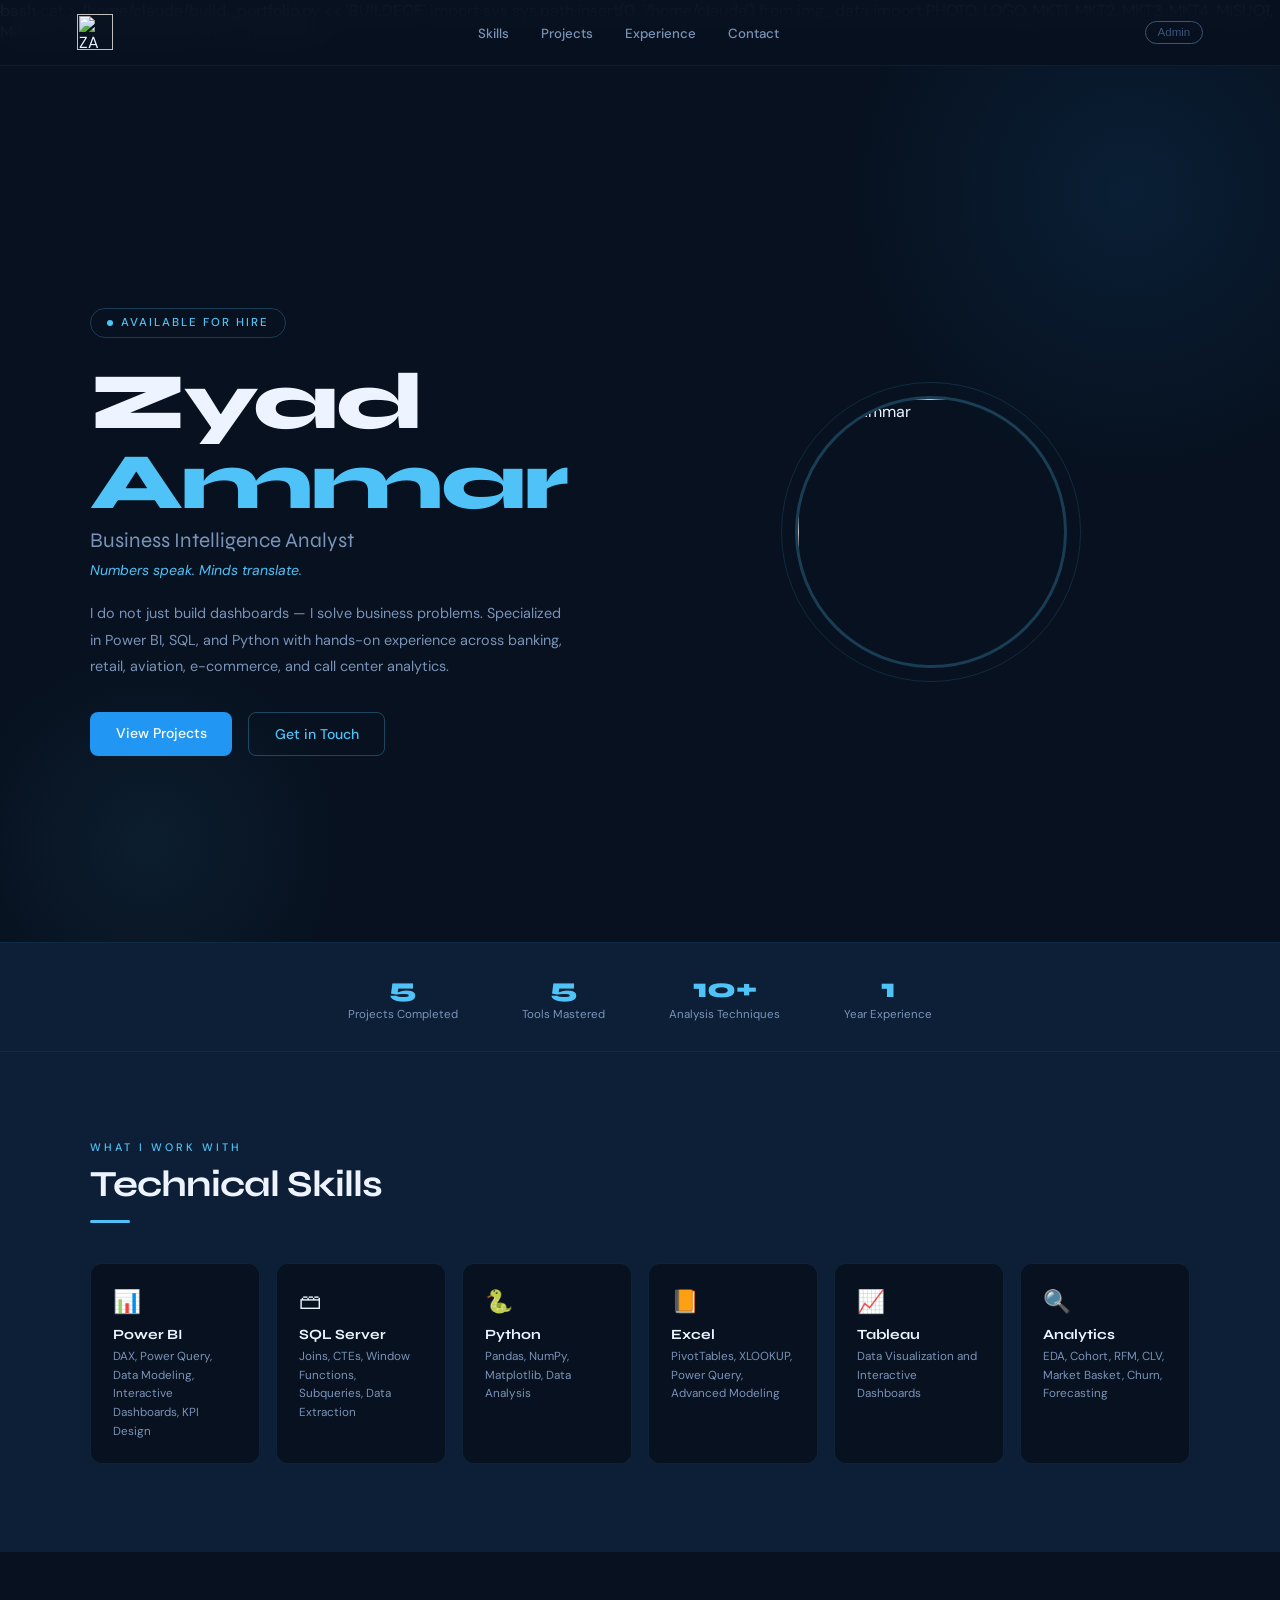
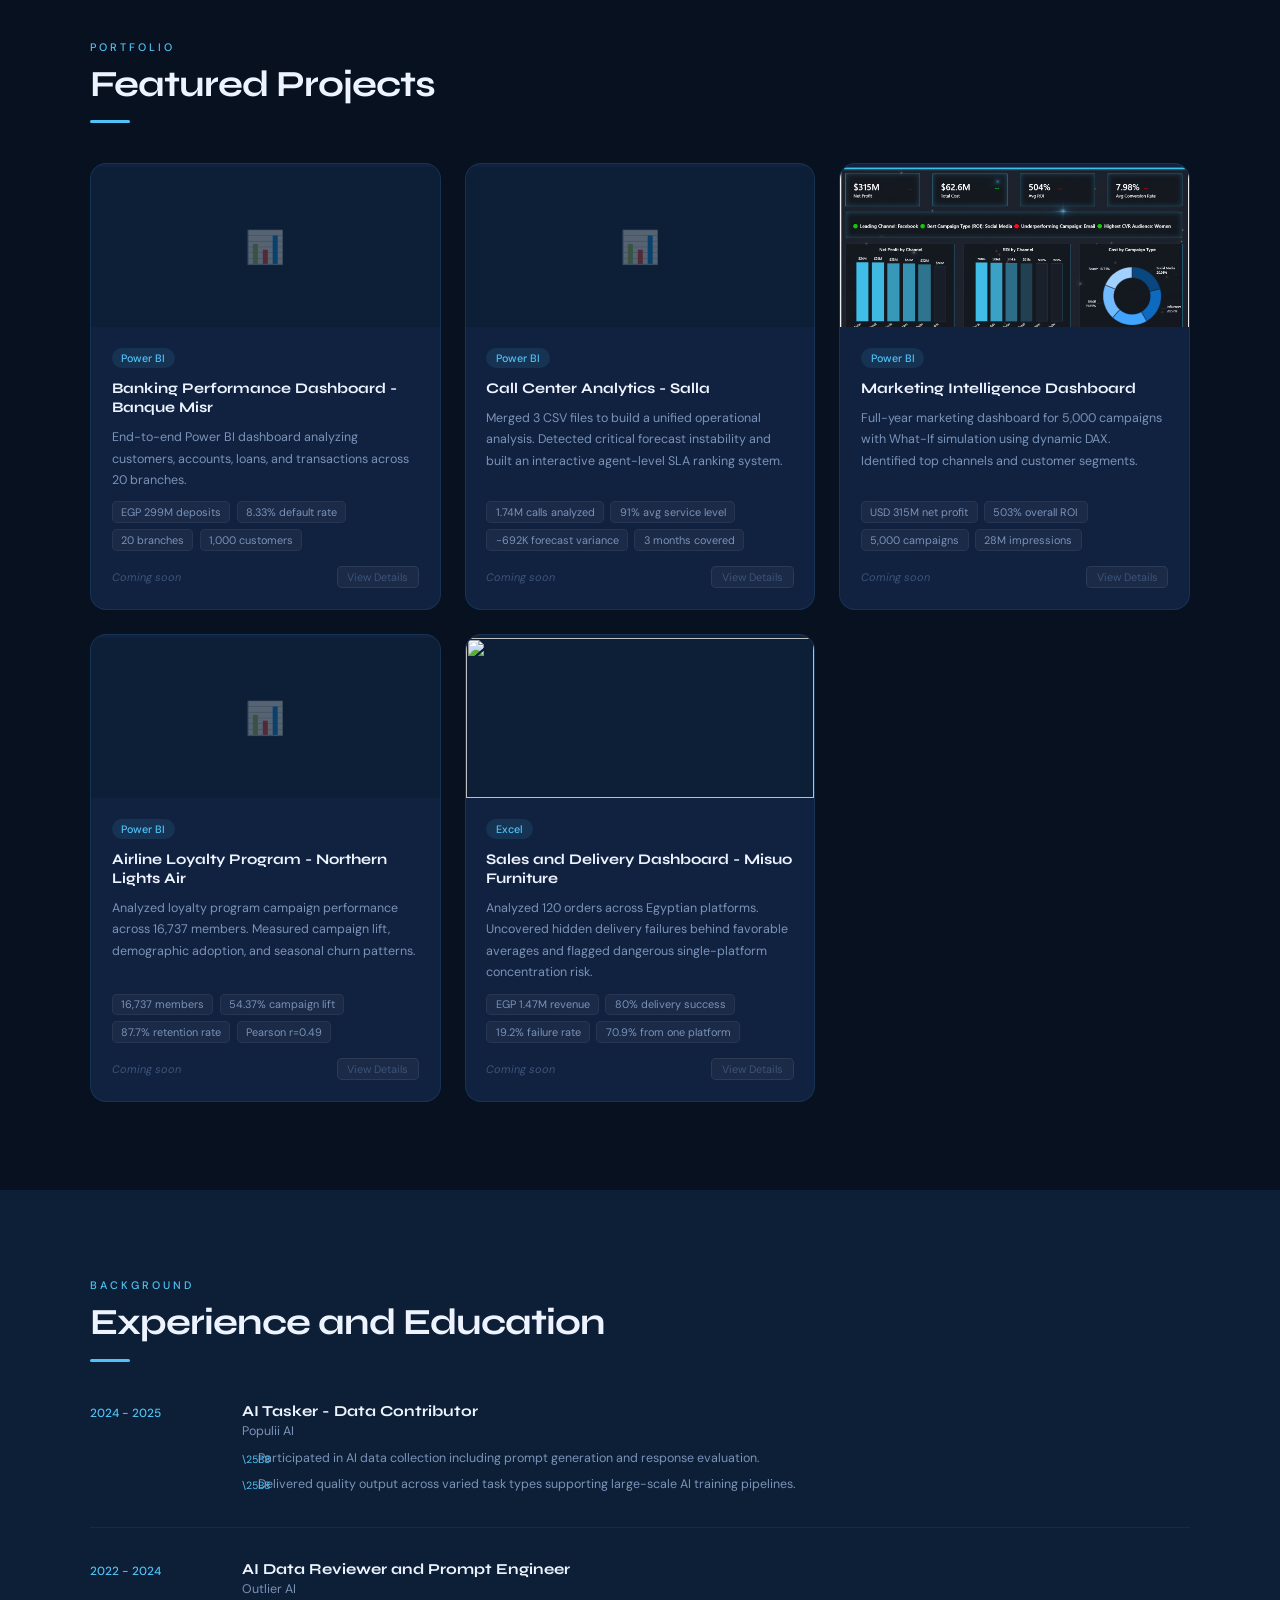
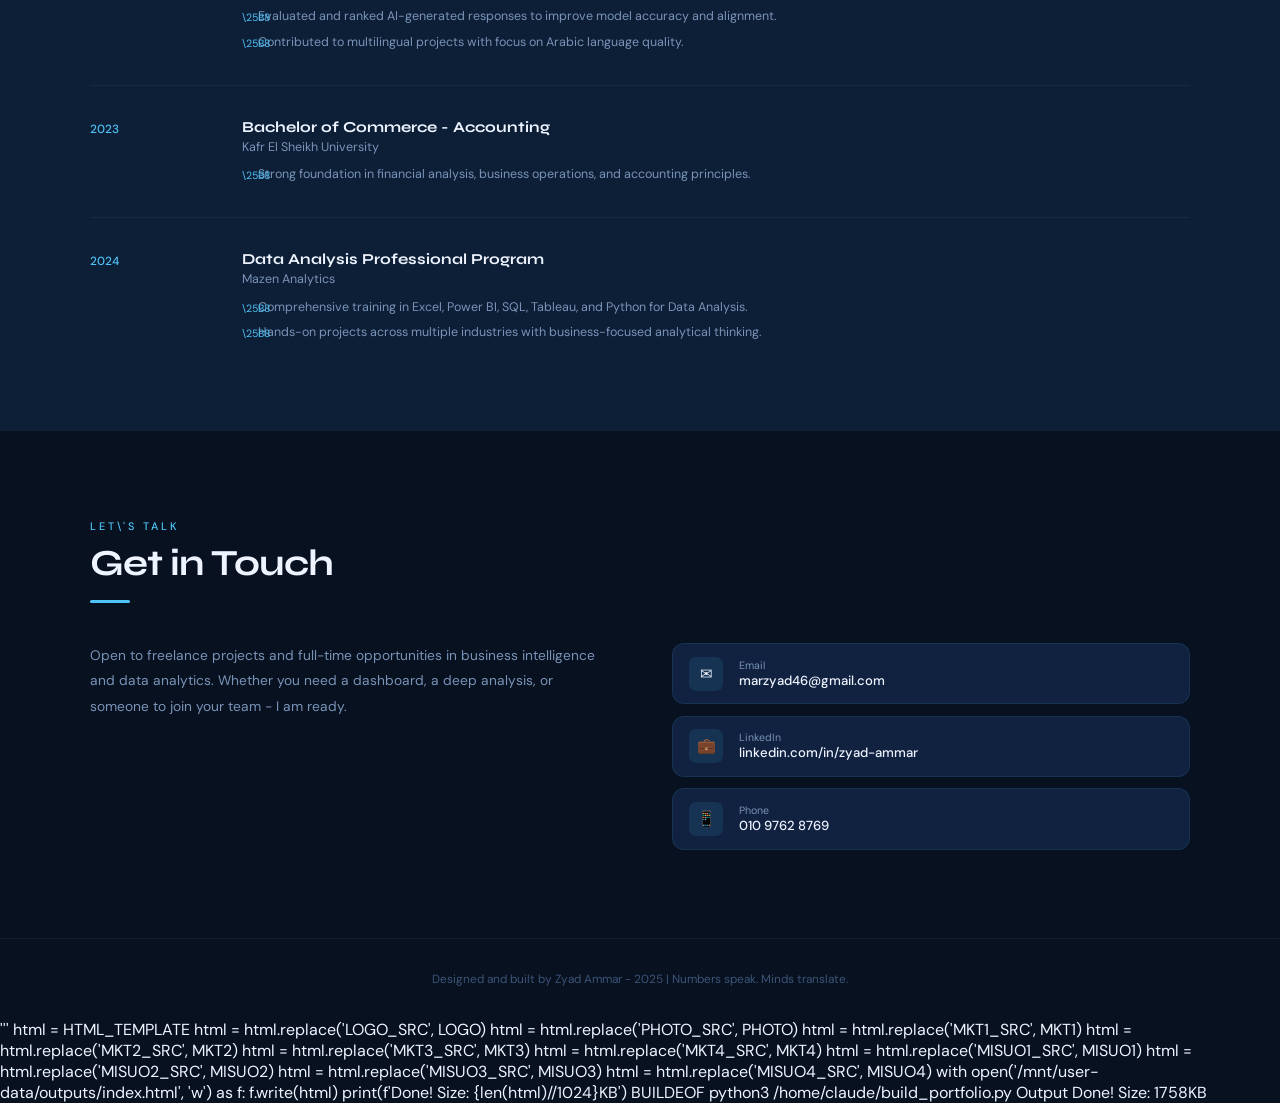
==== commit 01a58215: "index.html" ====
--- a/index.html
+++ b/index.html
@@ -1,25 +1,30 @@
-<!DOCTYPE html>
+bash
+
+cat > /home/claude/build_portfolio.py << 'BUILDEOF'
+import sys
+sys.path.insert(0, '/home/claude')
+from img_data import PHOTO, LOGO, MKT1, MKT2, MKT3, MKT4, MISUO1, MISUO2, MISUO3, MISUO4
+
+HTML_TEMPLATE = '''<!DOCTYPE html>
 <html lang="en">
 <head>
 <meta charset="UTF-8">
 <meta name="viewport" content="width=device-width, initial-scale=1.0">
-<title>Zyad Ammar — Data Analyst</title>
-<link href="https://fonts.googleapis.com/css2?family=Syne:wght@400;500;700;800&family=DM+Sans:ital,wght@0,300;0,400;0,500;1,300&display=swap" rel="stylesheet">
+<title>Zyad Ammar - Business Intelligence Analyst</title>
+<link href="https://fonts.googleapis.com/css2?family=Syne:wght@400;500;700;800&family=DM+Sans:wght@300;400;500&display=swap" rel="stylesheet">
 <style>
 *,*::before,*::after{box-sizing:border-box;margin:0;padding:0}
 :root{--navy:#07111f;--navy-mid:#0d1f36;--navy-card:#112240;--blue:#1a6fc4;--blue-bright:#2196f3;--accent:#4fc3f7;--white:#eef4ff;--white-dim:#7a93b8;--white-muted:#3d5478}
 html{scroll-behavior:smooth}
 body{font-family:'DM Sans',sans-serif;background:var(--navy);color:var(--white);overflow-x:hidden}
 ::-webkit-scrollbar{width:4px}::-webkit-scrollbar-track{background:var(--navy)}::-webkit-scrollbar-thumb{background:var(--blue);border-radius:2px}
-
-nav{position:fixed;top:0;left:0;right:0;z-index:200;display:flex;justify-content:space-between;align-items:center;padding:1rem 6%;background:rgba(7,17,31,0.92);backdrop-filter:blur(16px);border-bottom:1px solid rgba(79,195,247,0.08)}
-.nav-logo{font-family:'Syne',sans-serif;font-weight:800;font-size:1.4rem;color:var(--accent);letter-spacing:-1px;cursor:pointer}
+nav{position:fixed;top:0;left:0;right:0;z-index:200;display:flex;justify-content:space-between;align-items:center;padding:0.9rem 6%;background:rgba(7,17,31,0.93);backdrop-filter:blur(16px);border-bottom:1px solid rgba(79,195,247,0.08)}
+.nav-logo img{height:36px;width:auto;object-fit:contain}
 .nav-links{display:flex;gap:2rem;list-style:none}
-.nav-links a{color:var(--white-dim);text-decoration:none;font-size:0.85rem;font-weight:500;transition:color 0.2s}
+.nav-links a{color:var(--white-dim);text-decoration:none;font-size:0.83rem;font-weight:500;transition:color 0.2s}
 .nav-links a:hover{color:var(--accent)}
-.nav-admin-btn{font-size:0.75rem;color:var(--white-muted);cursor:pointer;padding:0.3rem 0.8rem;border:1px solid var(--white-muted);border-radius:2rem;transition:all 0.2s;background:none}
+.nav-admin-btn{font-size:0.72rem;color:var(--white-muted);cursor:pointer;padding:0.28rem 0.75rem;border:1px solid var(--white-muted);border-radius:2rem;transition:all 0.2s;background:none}
 .nav-admin-btn:hover{color:var(--accent);border-color:var(--accent)}
-
 .hero{min-height:100vh;display:flex;align-items:center;padding:0 6%;padding-top:5rem;position:relative;overflow:hidden}
 .hero-bg{position:absolute;border-radius:50%;pointer-events:none}
 .hero-bg.b1{width:600px;height:600px;top:-150px;right:-150px;background:radial-gradient(circle,rgba(33,150,243,0.1) 0%,transparent 70%)}
@@ -31,147 +36,158 @@
 @keyframes blink{0%,100%{opacity:1}50%{opacity:0.2}}
 .hero-name{font-family:'Syne',sans-serif;font-size:clamp(3rem,7vw,5rem);font-weight:800;line-height:1;letter-spacing:-2px;margin-bottom:0.4rem;opacity:0;animation:fadeUp 0.7s 0.2s ease forwards}
 .hero-name .acc{color:var(--accent)}
-.hero-role{font-family:'Syne',sans-serif;font-size:clamp(1rem,2.5vw,1.4rem);font-weight:400;color:var(--white-dim);margin-bottom:1.5rem;opacity:0;animation:fadeUp 0.7s 0.3s ease forwards}
-.hero-desc{font-size:0.93rem;line-height:1.85;color:var(--white-dim);max-width:480px;margin-bottom:2rem;opacity:0;animation:fadeUp 0.7s 0.4s ease forwards}
-.hero-btns{display:flex;gap:1rem;flex-wrap:wrap;opacity:0;animation:fadeUp 0.7s 0.5s ease forwards}
-.btn-p{background:var(--blue-bright);color:#fff;padding:0.8rem 1.8rem;border-radius:0.5rem;text-decoration:none;font-weight:500;font-size:0.9rem;transition:background 0.2s,transform 0.2s;border:none;cursor:pointer;font-family:'DM Sans',sans-serif}
+.hero-role{font-family:'Syne',sans-serif;font-size:clamp(1rem,2.5vw,1.3rem);font-weight:400;color:var(--white-dim);margin-bottom:0.5rem;opacity:0;animation:fadeUp 0.7s 0.25s ease forwards}
+.hero-tagline{font-size:0.88rem;color:var(--accent);font-style:italic;margin-bottom:1.3rem;opacity:0;animation:fadeUp 0.7s 0.3s ease forwards}
+.hero-desc{font-size:0.9rem;line-height:1.85;color:var(--white-dim);max-width:480px;margin-bottom:2rem;opacity:0;animation:fadeUp 0.7s 0.35s ease forwards}
+.hero-btns{display:flex;gap:1rem;flex-wrap:wrap;opacity:0;animation:fadeUp 0.7s 0.4s ease forwards}
+.btn-p{background:var(--blue-bright);color:#fff;padding:0.75rem 1.6rem;border-radius:0.5rem;text-decoration:none;font-weight:500;font-size:0.88rem;transition:background 0.2s,transform 0.2s;border:none;cursor:pointer;font-family:'DM Sans',sans-serif}
 .btn-p:hover{background:var(--accent);color:var(--navy);transform:translateY(-2px)}
-.btn-o{border:1px solid rgba(79,195,247,0.3);color:var(--accent);padding:0.8rem 1.8rem;border-radius:0.5rem;text-decoration:none;font-weight:500;font-size:0.9rem;transition:all 0.2s;background:none;cursor:pointer;font-family:'DM Sans',sans-serif}
+.btn-o{border:1px solid rgba(79,195,247,0.3);color:var(--accent);padding:0.75rem 1.6rem;border-radius:0.5rem;text-decoration:none;font-weight:500;font-size:0.88rem;transition:all 0.2s;background:none;cursor:pointer;font-family:'DM Sans',sans-serif}
 .btn-o:hover{background:rgba(79,195,247,0.08);border-color:var(--accent);transform:translateY(-2px)}
-
 .hero-photo-wrap{display:flex;justify-content:center;align-items:center;opacity:0;animation:fadeIn 1s 0.6s ease forwards}
-.photo-ring{width:300px;height:300px;border-radius:50%;border:1px solid rgba(79,195,247,0.15);display:flex;align-items:center;justify-content:center;animation:spin 25s linear infinite}
+.photo-ring{width:300px;height:300px;border-radius:50%;border:1px solid rgba(79,195,247,0.15);display:flex;align-items:center;justify-content:center;animation:spin 25s linear infinite;flex-shrink:0}
 @keyframes spin{from{transform:rotate(0deg)}to{transform:rotate(360deg)}}
-.hero-photo{width:272px;height:272px;border-radius:50%;object-fit:cover;border:3px solid rgba(79,195,247,0.25);display:block;animation:spin 25s linear infinite reverse}
-.hero-photo-ph{width:272px;height:272px;border-radius:50%;background:var(--navy-card);border:2px dashed rgba(79,195,247,0.2);display:flex;flex-direction:column;align-items:center;justify-content:center;gap:0.5rem;color:var(--white-muted);font-size:0.78rem;text-align:center;cursor:pointer;transition:border-color 0.2s;animation:spin 25s linear infinite reverse}
-.hero-photo-ph:hover{border-color:var(--accent)}
-.hero-photo-ph svg{width:36px;height:36px;stroke:var(--white-muted);opacity:0.6}
-
-.stats-bar{background:var(--navy-mid);border-top:1px solid rgba(79,195,247,0.07);border-bottom:1px solid rgba(79,195,247,0.07);padding:2rem 6%;display:flex;justify-content:center;gap:4rem;flex-wrap:wrap}
-.stat-num{font-family:'Syne',sans-serif;font-size:1.8rem;font-weight:800;color:var(--accent);text-align:center}
-.stat-lbl{font-size:0.76rem;color:var(--white-dim);margin-top:0.2rem;text-align:center}
-
-section{padding:6rem 6%}
+.hero-photo{width:272px;height:272px;border-radius:50%;object-fit:cover;object-position:top;border:3px solid rgba(79,195,247,0.25);display:block;animation:spin 25s linear infinite reverse}
+.stats-bar{background:var(--navy-mid);border-top:1px solid rgba(79,195,247,0.07);border-bottom:1px solid rgba(79,195,247,0.07);padding:1.8rem 6%;display:flex;justify-content:center;gap:4rem;flex-wrap:wrap}
+.stat-num{font-family:'Syne',sans-serif;font-size:1.7rem;font-weight:800;color:var(--accent);text-align:center}
+.stat-lbl{font-size:0.72rem;color:var(--white-dim);margin-top:0.2rem;text-align:center}
+section{padding:5.5rem 6%}
 .si{max-width:1100px;margin:0 auto}
-.slbl{font-size:0.7rem;font-weight:500;letter-spacing:3px;text-transform:uppercase;color:var(--accent);margin-bottom:0.6rem}
-.stitle{font-family:'Syne',sans-serif;font-size:clamp(1.6rem,4vw,2.5rem);font-weight:700;letter-spacing:-1px}
-.div{width:2.5rem;height:3px;background:var(--accent);margin:1rem 0 3rem;border-radius:2px}
-
+.slbl{font-size:0.68rem;font-weight:500;letter-spacing:3px;text-transform:uppercase;color:var(--accent);margin-bottom:0.5rem}
+.stitle{font-family:'Syne',sans-serif;font-size:clamp(1.5rem,4vw,2.3rem);font-weight:700;letter-spacing:-1px}
+.divx{width:2.5rem;height:3px;background:var(--accent);margin:0.9rem 0 2.5rem;border-radius:2px}
 #skills{background:var(--navy-mid)}
-.skills-grid{display:grid;grid-template-columns:repeat(auto-fit,minmax(175px,1fr));gap:1rem}
-.skill-card{background:var(--navy);border:1px solid rgba(79,195,247,0.1);border-radius:0.75rem;padding:1.5rem;transition:border-color 0.2s,transform 0.2s}
+.skills-grid{display:grid;grid-template-columns:repeat(auto-fit,minmax(170px,1fr));gap:1rem}
+.skill-card{background:var(--navy);border:1px solid rgba(79,195,247,0.1);border-radius:0.75rem;padding:1.4rem;transition:border-color 0.2s,transform 0.2s}
 .skill-card:hover{border-color:rgba(79,195,247,0.35);transform:translateY(-4px)}
-.sk-icon{font-size:1.5rem;margin-bottom:0.7rem}
-.sk-name{font-family:'Syne',sans-serif;font-weight:700;font-size:0.9rem;margin-bottom:0.3rem}
-.sk-desc{font-size:0.76rem;color:var(--white-dim);line-height:1.6}
-
-.projects-grid{display:grid;grid-template-columns:repeat(auto-fit,minmax(300px,1fr));gap:1.5rem}
-.project-card{background:var(--navy-card);border:1px solid rgba(79,195,247,0.1);border-radius:1rem;overflow:hidden;display:flex;flex-direction:column;transition:border-color 0.2s,transform 0.2s}
+.sk-icon{font-size:1.4rem;margin-bottom:0.65rem}
+.sk-name{font-family:'Syne',sans-serif;font-weight:700;font-size:0.88rem;margin-bottom:0.25rem}
+.sk-desc{font-size:0.73rem;color:var(--white-dim);line-height:1.6}
+.projects-grid{display:grid;grid-template-columns:repeat(auto-fit,minmax(310px,1fr));gap:1.5rem}
+.project-card{background:var(--navy-card);border:1px solid rgba(79,195,247,0.1);border-radius:1rem;overflow:hidden;display:flex;flex-direction:column;transition:border-color 0.2s,transform 0.2s;cursor:pointer}
 .project-card:hover{border-color:rgba(79,195,247,0.3);transform:translateY(-5px)}
 .pc-accent{height:3px;background:linear-gradient(90deg,var(--blue-bright),var(--accent));opacity:0;transition:opacity 0.2s}
 .project-card:hover .pc-accent{opacity:1}
-.pc-img{height:155px;background:var(--navy-mid);display:flex;align-items:center;justify-content:center;overflow:hidden}
-.pc-img img{width:100%;height:100%;object-fit:cover}
+.pc-img{height:160px;background:var(--navy-mid);display:flex;align-items:center;justify-content:center;overflow:hidden}
+.pc-img img{width:100%;height:100%;object-fit:cover;transition:transform 0.3s}
+.project-card:hover .pc-img img{transform:scale(1.04)}
 .pc-img-ph{display:flex;flex-direction:column;align-items:center;gap:0.4rem;color:var(--white-muted);font-size:0.72rem}
-.pc-img-ph svg{width:28px;height:28px;stroke:var(--white-muted);opacity:0.4}
-.pc-body{padding:1.4rem;display:flex;flex-direction:column;gap:0.7rem;flex:1}
-.pc-tag{display:inline-flex;font-size:0.68rem;font-weight:500;color:var(--accent);background:rgba(79,195,247,0.1);padding:0.22rem 0.6rem;border-radius:2rem;width:fit-content}
-.pc-title{font-family:'Syne',sans-serif;font-weight:700;font-size:0.95rem;line-height:1.3}
-.pc-desc{font-size:0.8rem;color:var(--white-dim);line-height:1.7;flex:1}
+.pc-body{padding:1.3rem;display:flex;flex-direction:column;gap:0.65rem;flex:1}
+.pc-tag{display:inline-flex;font-size:0.67rem;font-weight:500;color:var(--accent);background:rgba(79,195,247,0.1);padding:0.2rem 0.6rem;border-radius:2rem;width:fit-content}
+.pc-title{font-family:'Syne',sans-serif;font-weight:700;font-size:0.92rem;line-height:1.3}
+.pc-desc{font-size:0.78rem;color:var(--white-dim);line-height:1.7;flex:1}
 .pc-metrics{display:flex;gap:0.4rem;flex-wrap:wrap}
-.metric{font-size:0.7rem;color:var(--white-dim);background:rgba(255,255,255,0.04);padding:0.18rem 0.55rem;border-radius:0.3rem;border:1px solid rgba(255,255,255,0.06)}
-.pc-link{display:inline-flex;align-items:center;gap:0.35rem;font-size:0.78rem;font-weight:500;color:var(--accent);text-decoration:none;transition:gap 0.2s}
-.pc-link:hover{gap:0.6rem}
-.cs-badge{font-size:0.7rem;color:var(--white-muted);font-style:italic}
-
+.metric{font-size:0.68rem;color:var(--white-dim);background:rgba(255,255,255,0.04);padding:0.17rem 0.52rem;border-radius:0.3rem;border:1px solid rgba(255,255,255,0.06)}
+.pc-footer{display:flex;align-items:center;justify-content:space-between;margin-top:0.3rem}
+.pc-link{display:inline-flex;align-items:center;gap:0.35rem;font-size:0.76rem;font-weight:500;color:var(--accent);text-decoration:none}
+.cs-badge{font-size:0.68rem;color:var(--white-muted);font-style:italic}
+.view-btn{font-size:0.68rem;color:var(--white-muted);background:rgba(255,255,255,0.04);border:1px solid rgba(255,255,255,0.08);padding:0.2rem 0.6rem;border-radius:0.3rem;cursor:pointer}
+.popup-overlay{position:fixed;inset:0;background:rgba(7,17,31,0.92);z-index:500;display:none;align-items:center;justify-content:center;padding:2rem;backdrop-filter:blur(8px)}
+.popup-overlay.open{display:flex}
+.popup{background:var(--navy-mid);border:1px solid rgba(79,195,247,0.15);border-radius:1.2rem;width:100%;max-width:800px;max-height:90vh;overflow-y:auto;position:relative}
+.popup-close-btn{position:sticky;top:1rem;float:right;margin-right:1rem;background:rgba(255,255,255,0.06);border:1px solid rgba(255,255,255,0.1);color:var(--white-dim);width:32px;height:32px;border-radius:50%;cursor:pointer;font-size:1rem;display:flex;align-items:center;justify-content:center;z-index:10;transition:all 0.2s}
+.popup-close-btn:hover{border-color:var(--accent);color:var(--accent)}
+.popup-imgs{display:grid;grid-template-columns:repeat(auto-fit,minmax(200px,1fr));gap:0.75rem;padding:1.2rem}
+.popup-img{border-radius:0.5rem;overflow:hidden;border:1px solid rgba(79,195,247,0.1)}
+.popup-img img{width:100%;height:140px;object-fit:cover;display:block}
+.popup-body{padding:0 1.5rem 1.5rem}
+.popup-tag{display:inline-flex;font-size:0.68rem;font-weight:500;color:var(--accent);background:rgba(79,195,247,0.1);padding:0.2rem 0.65rem;border-radius:2rem;margin-bottom:0.75rem}
+.popup-title{font-family:'Syne',sans-serif;font-weight:700;font-size:1.2rem;margin-bottom:0.75rem;line-height:1.3}
+.popup-metrics{display:flex;gap:0.5rem;flex-wrap:wrap;margin-bottom:1rem}
+.popup-metric{font-size:0.75rem;color:var(--accent);background:rgba(79,195,247,0.08);padding:0.25rem 0.7rem;border-radius:2rem;border:1px solid rgba(79,195,247,0.15)}
+.popup-stitle{font-family:'Syne',sans-serif;font-size:0.8rem;font-weight:700;color:var(--accent);margin:1rem 0 0.5rem;text-transform:uppercase;letter-spacing:1px}
+.popup-desc{font-size:0.83rem;color:var(--white-dim);line-height:1.8;margin-bottom:0.75rem}
+.popup-insights{display:flex;flex-direction:column;gap:0.45rem;margin-bottom:0.75rem}
+.popup-insight{background:rgba(79,195,247,0.05);border:1px solid rgba(79,195,247,0.12);border-radius:0.5rem;padding:0.55rem 0.85rem;font-size:0.78rem;color:var(--white-dim);line-height:1.6}
+.popup-recs{display:grid;grid-template-columns:1fr 1fr;gap:0.45rem}
+.popup-rec{background:rgba(255,255,255,0.03);border:1px solid rgba(255,255,255,0.07);border-radius:0.5rem;padding:0.55rem 0.85rem;font-size:0.76rem;color:var(--white-dim)}
+.popup-live{display:inline-flex;align-items:center;gap:0.4rem;background:var(--blue-bright);color:#fff;padding:0.6rem 1.2rem;border-radius:0.5rem;text-decoration:none;font-size:0.82rem;font-weight:500;margin-top:1rem;transition:background 0.2s}
+.popup-live:hover{background:var(--accent);color:var(--navy)}
 #experience{background:var(--navy-mid)}
-.exp-list{display:flex;flex-direction:column;gap:2.5rem}
-.exp-item{display:grid;grid-template-columns:130px 1fr;gap:2rem;padding-bottom:2.5rem;border-bottom:1px solid rgba(255,255,255,0.05)}
+.exp-list{display:flex;flex-direction:column;gap:2rem}
+.exp-item{display:grid;grid-template-columns:120px 1fr;gap:2rem;padding-bottom:2rem;border-bottom:1px solid rgba(255,255,255,0.05)}
 .exp-item:last-child{border-bottom:none;padding-bottom:0}
-.exp-date{font-size:0.76rem;color:var(--accent);font-weight:500;padding-top:0.2rem}
-.exp-role{font-family:'Syne',sans-serif;font-weight:700;font-size:0.98rem;margin-bottom:0.2rem}
-.exp-co{font-size:0.8rem;color:var(--white-dim);margin-bottom:0.7rem}
-.exp-pts{list-style:none;display:flex;flex-direction:column;gap:0.4rem}
-.exp-pts li{font-size:0.8rem;color:var(--white-dim);line-height:1.6;padding-left:1rem;position:relative}
-.exp-pts li::before{content:'▸';position:absolute;left:0;color:var(--accent);font-size:0.68rem;top:0.18rem}
-
+.exp-date{font-size:0.74rem;color:var(--accent);font-weight:500;padding-top:0.2rem}
+.exp-role{font-family:'Syne',sans-serif;font-weight:700;font-size:0.95rem;margin-bottom:0.2rem}
+.exp-co{font-size:0.78rem;color:var(--white-dim);margin-bottom:0.65rem}
+.exp-pts{list-style:none;display:flex;flex-direction:column;gap:0.35rem}
+.exp-pts li{font-size:0.78rem;color:var(--white-dim);line-height:1.6;padding-left:1rem;position:relative}
+.exp-pts li::before{content:'a';content:'\\25B8';position:absolute;left:0;color:var(--accent);font-size:0.66rem;top:0.18rem}
 .contact-wrap{display:grid;grid-template-columns:1fr 1fr;gap:4rem;align-items:start}
-.contact-desc{font-size:0.88rem;color:var(--white-dim);line-height:1.85;margin-bottom:1.5rem}
-.contact-links{display:flex;flex-direction:column;gap:0.75rem}
-.contact-link{display:flex;align-items:center;gap:1rem;background:var(--navy-card);border:1px solid rgba(79,195,247,0.1);border-radius:0.75rem;padding:0.85rem 1.1rem;text-decoration:none;color:var(--white);transition:border-color 0.2s,transform 0.2s}
+.contact-desc{font-size:0.86rem;color:var(--white-dim);line-height:1.85;margin-bottom:1.5rem}
+.contact-links{display:flex;flex-direction:column;gap:0.7rem}
+.contact-link{display:flex;align-items:center;gap:1rem;background:var(--navy-card);border:1px solid rgba(79,195,247,0.1);border-radius:0.75rem;padding:0.8rem 1rem;text-decoration:none;color:var(--white);transition:border-color 0.2s,transform 0.2s}
 .contact-link:hover{border-color:rgba(79,195,247,0.35);transform:translateX(4px)}
-.cl-icon{width:36px;height:36px;background:rgba(79,195,247,0.1);border-radius:0.5rem;display:flex;align-items:center;justify-content:center;font-size:1rem;flex-shrink:0}
-.cl-lbl{font-size:0.68rem;color:var(--white-dim)}
-.cl-val{font-size:0.83rem;font-weight:500}
-
-footer{text-align:center;padding:2rem;font-size:0.76rem;color:var(--white-muted);border-top:1px solid rgba(255,255,255,0.05)}
-
+.cl-icon{width:34px;height:34px;background:rgba(79,195,247,0.1);border-radius:0.45rem;display:flex;align-items:center;justify-content:center;font-size:0.95rem;flex-shrink:0}
+.cl-lbl{font-size:0.66rem;color:var(--white-dim)}
+.cl-val{font-size:0.82rem;font-weight:500}
+footer{text-align:center;padding:2rem;font-size:0.74rem;color:var(--white-muted);border-top:1px solid rgba(255,255,255,0.05)}
 @keyframes fadeUp{from{opacity:0;transform:translateY(24px)}to{opacity:1;transform:translateY(0)}}
 @keyframes fadeIn{from{opacity:0}to{opacity:1}}
 .reveal{opacity:0;transform:translateY(28px);transition:opacity 0.65s ease,transform 0.65s ease}
 .reveal.visible{opacity:1;transform:translateY(0)}
-
 .admin-overlay{position:fixed;inset:0;background:rgba(7,17,31,0.97);z-index:1000;display:none;flex-direction:column;overflow-y:auto}
 .admin-overlay.open{display:flex}
 .admin-login{margin:auto;width:100%;max-width:360px;padding:3rem 2rem}
 .admin-login h2{font-family:'Syne',sans-serif;font-size:1.4rem;font-weight:700;margin-bottom:0.5rem}
-.admin-login p{font-size:0.8rem;color:var(--white-dim);margin-bottom:2rem}
+.admin-login p{font-size:0.78rem;color:var(--white-dim);margin-bottom:2rem}
 .af{display:flex;flex-direction:column;gap:0.35rem;margin-bottom:1rem}
-.af label{font-size:0.75rem;color:var(--white-dim)}
-.af input{background:var(--navy-card);border:1px solid rgba(79,195,247,0.15);border-radius:0.5rem;padding:0.7rem 1rem;color:var(--white);font-size:0.88rem;font-family:'DM Sans',sans-serif;outline:none;transition:border-color 0.2s;width:100%}
+.af label{font-size:0.73rem;color:var(--white-dim)}
+.af input{background:var(--navy-card);border:1px solid rgba(79,195,247,0.15);border-radius:0.5rem;padding:0.7rem 1rem;color:var(--white);font-size:0.87rem;font-family:'DM Sans',sans-serif;outline:none;transition:border-color 0.2s;width:100%}
 .af input:focus{border-color:var(--accent)}
-.admin-err{font-size:0.76rem;color:#f44336;margin-bottom:1rem;display:none}
+.admin-err{font-size:0.74rem;color:#f44336;margin-bottom:1rem;display:none}
 .admin-panel{padding:2rem 4%;max-width:980px;margin:0 auto;width:100%}
 .admin-hdr{display:flex;justify-content:space-between;align-items:center;margin-bottom:2rem;padding-bottom:1rem;border-bottom:1px solid rgba(79,195,247,0.1)}
-.admin-hdr h2{font-family:'Syne',sans-serif;font-size:1.2rem;font-weight:700}
-.admin-close{background:none;border:1px solid rgba(255,255,255,0.1);color:var(--white-dim);padding:0.35rem 0.9rem;border-radius:0.4rem;cursor:pointer;font-size:0.8rem;transition:all 0.2s}
+.admin-hdr h2{font-family:'Syne',sans-serif;font-size:1.1rem;font-weight:700}
+.admin-close{background:none;border:1px solid rgba(255,255,255,0.1);color:var(--white-dim);padding:0.32rem 0.85rem;border-radius:0.4rem;cursor:pointer;font-size:0.78rem;transition:all 0.2s}
 .admin-close:hover{border-color:var(--accent);color:var(--accent)}
-.admin-sec{margin-bottom:2.5rem}
-.admin-sec h3{font-family:'Syne',sans-serif;font-size:0.95rem;font-weight:700;margin-bottom:1rem;color:var(--accent)}
-.photo-upload-row{display:flex;align-items:center;gap:1.5rem;background:var(--navy-card);border:1px solid rgba(79,195,247,0.1);border-radius:0.75rem;padding:1.2rem}
-.ap-preview{width:68px;height:68px;border-radius:50%;object-fit:cover;border:2px solid rgba(79,195,247,0.2)}
-.ap-ph{width:68px;height:68px;border-radius:50%;background:var(--navy-mid);border:2px dashed rgba(79,195,247,0.2);display:flex;align-items:center;justify-content:center;color:var(--white-muted);font-size:1.4rem}
-.proj-list{display:flex;flex-direction:column;gap:0.6rem;margin-bottom:1rem}
-.proj-row{background:var(--navy-card);border:1px solid rgba(79,195,247,0.1);border-radius:0.7rem;padding:0.9rem 1.1rem;display:flex;align-items:center;justify-content:space-between;gap:1rem}
-.pr-tag{font-size:0.68rem;color:var(--accent);background:rgba(79,195,247,0.1);padding:0.18rem 0.55rem;border-radius:2rem;flex-shrink:0}
-.pr-title{font-size:0.85rem;font-weight:500;flex:1}
-.pr-btns{display:flex;gap:0.4rem}
-.pr-btn{background:none;border:1px solid rgba(255,255,255,0.1);color:var(--white-dim);padding:0.25rem 0.65rem;border-radius:0.35rem;font-size:0.72rem;cursor:pointer;transition:all 0.2s}
+.admin-sec{margin-bottom:2rem}
+.admin-sec h3{font-family:'Syne',sans-serif;font-size:0.9rem;font-weight:700;margin-bottom:0.85rem;color:var(--accent)}
+.photo-up-row{display:flex;align-items:center;gap:1.5rem;background:var(--navy-card);border:1px solid rgba(79,195,247,0.1);border-radius:0.75rem;padding:1.1rem}
+.ap-ph{width:64px;height:64px;border-radius:50%;background:var(--navy-mid);border:2px dashed rgba(79,195,247,0.2);display:flex;align-items:center;justify-content:center;color:var(--white-muted);font-size:1.3rem;flex-shrink:0}
+.proj-list{display:flex;flex-direction:column;gap:0.55rem;margin-bottom:0.85rem}
+.proj-row{background:var(--navy-card);border:1px solid rgba(79,195,247,0.1);border-radius:0.65rem;padding:0.8rem 1rem;display:flex;align-items:center;justify-content:space-between;gap:1rem}
+.pr-tag{font-size:0.66rem;color:var(--accent);background:rgba(79,195,247,0.1);padding:0.17rem 0.52rem;border-radius:2rem;flex-shrink:0}
+.pr-title{font-size:0.82rem;font-weight:500;flex:1}
+.pr-btns{display:flex;gap:0.35rem}
+.pr-btn{background:none;border:1px solid rgba(255,255,255,0.1);color:var(--white-dim);padding:0.22rem 0.6rem;border-radius:0.32rem;font-size:0.7rem;cursor:pointer;transition:all 0.2s}
 .pr-btn:hover{border-color:var(--accent);color:var(--accent)}
 .pr-btn.del:hover{border-color:#f44336;color:#f44336}
-.add-btn{background:rgba(79,195,247,0.1);border:1px solid rgba(79,195,247,0.2);color:var(--accent);padding:0.55rem 1.1rem;border-radius:0.5rem;font-size:0.8rem;cursor:pointer;transition:all 0.2s;font-family:'DM Sans',sans-serif}
+.add-btn{background:rgba(79,195,247,0.1);border:1px solid rgba(79,195,247,0.2);color:var(--accent);padding:0.5rem 1rem;border-radius:0.45rem;font-size:0.78rem;cursor:pointer;transition:all 0.2s;font-family:'DM Sans',sans-serif}
 .add-btn:hover{background:rgba(79,195,247,0.17)}
-
 .modal-overlay{position:fixed;inset:0;background:rgba(7,17,31,0.95);z-index:2000;display:none;align-items:center;justify-content:center;padding:2rem}
 .modal-overlay.open{display:flex}
-.modal{background:var(--navy-mid);border:1px solid rgba(79,195,247,0.15);border-radius:1rem;padding:2rem;width:100%;max-width:540px;max-height:90vh;overflow-y:auto}
-.modal h3{font-family:'Syne',sans-serif;font-size:1.05rem;font-weight:700;margin-bottom:1.5rem}
-.mf{display:flex;flex-direction:column;gap:0.35rem;margin-bottom:0.9rem}
-.mf label{font-size:0.73rem;color:var(--white-dim)}
-.mf input,.mf textarea,.mf select{background:var(--navy);border:1px solid rgba(79,195,247,0.12);border-radius:0.5rem;padding:0.62rem 0.9rem;color:var(--white);font-size:0.83rem;font-family:'DM Sans',sans-serif;outline:none;transition:border-color 0.2s;width:100%}
+.modal{background:var(--navy-mid);border:1px solid rgba(79,195,247,0.15);border-radius:1rem;padding:1.8rem;width:100%;max-width:600px;max-height:90vh;overflow-y:auto}
+.modal h3{font-family:'Syne',sans-serif;font-size:1rem;font-weight:700;margin-bottom:1.3rem}
+.mf{display:flex;flex-direction:column;gap:0.32rem;margin-bottom:0.85rem}
+.mf label{font-size:0.71rem;color:var(--white-dim)}
+.mf input,.mf textarea,.mf select{background:var(--navy);border:1px solid rgba(79,195,247,0.12);border-radius:0.45rem;padding:0.58rem 0.85rem;color:var(--white);font-size:0.82rem;font-family:'DM Sans',sans-serif;outline:none;transition:border-color 0.2s;width:100%}
 .mf input:focus,.mf textarea:focus,.mf select:focus{border-color:var(--accent)}
-.mf textarea{resize:vertical;min-height:80px}
+.mf textarea{resize:vertical;min-height:75px}
 .mf select option{background:var(--navy)}
-.mi-wrap{display:flex;align-items:center;gap:1rem}
-.mi-prev{width:60px;height:44px;object-fit:cover;border-radius:0.4rem;border:1px solid rgba(79,195,247,0.15)}
-.mi-ph{width:60px;height:44px;background:var(--navy);border:1px dashed rgba(79,195,247,0.2);border-radius:0.4rem;display:flex;align-items:center;justify-content:center;color:var(--white-muted);font-size:1.1rem}
-.modal-btns{display:flex;gap:0.7rem;margin-top:1.4rem;justify-content:flex-end}
-
+.mf-row{display:grid;grid-template-columns:1fr 1fr;gap:0.5rem}
+.imgs-grid{display:grid;grid-template-columns:repeat(4,1fr);gap:0.5rem;margin-top:0.5rem}
+.img-slot{aspect-ratio:16/9;background:var(--navy);border:1px dashed rgba(79,195,247,0.2);border-radius:0.4rem;display:flex;align-items:center;justify-content:center;cursor:pointer;overflow:hidden;position:relative;transition:border-color 0.2s}
+.img-slot:hover{border-color:var(--accent)}
+.img-slot img{width:100%;height:100%;object-fit:cover}
+.img-slot .sph{font-size:1.2rem;color:var(--white-muted);opacity:0.5}
+.modal-btns{display:flex;gap:0.65rem;margin-top:1.3rem;justify-content:flex-end}
 @media(max-width:768px){
   .hero-grid{grid-template-columns:1fr;gap:2rem}
   .hero-photo-wrap{order:-1}
-  .photo-ring,.hero-photo,.hero-photo-ph{width:200px;height:200px}
+  .photo-ring{width:200px;height:200px}
+  .hero-photo{width:180px;height:180px}
   .contact-wrap{grid-template-columns:1fr}
   .exp-item{grid-template-columns:1fr;gap:0.4rem}
   nav .nav-links{display:none}
   .stats-bar{gap:2rem}
+  .popup-recs{grid-template-columns:1fr}
 }
 </style>
 </head>
 <body>
-
 <nav>
-  <div class="nav-logo">ZA</div>
+  <div class="nav-logo"><img src="LOGO_SRC" alt="ZA"></div>
   <ul class="nav-links">
     <li><a href="#skills">Skills</a></li>
     <li><a href="#projects">Projects</a></li>
@@ -182,14 +198,14 @@
 </nav>
 
 <section class="hero" id="home">
-  <div class="hero-bg b1"></div>
-  <div class="hero-bg b2"></div>
+  <div class="hero-bg b1"></div><div class="hero-bg b2"></div>
   <div class="hero-grid">
     <div class="hero-content">
       <span class="hero-tag">Available for hire</span>
       <h1 class="hero-name">Zyad<br><span class="acc">Ammar</span></h1>
-      <p class="hero-role">Junior Data Analyst</p>
-      <p class="hero-desc">Turning raw data into business decisions. Specialized in Power BI, SQL, and Python — with hands-on experience across banking, sales, marketing, and e-commerce analytics.</p>
+      <p class="hero-role">Business Intelligence Analyst</p>
+      <p class="hero-tagline">Numbers speak. Minds translate.</p>
+      <p class="hero-desc">I do not just build dashboards — I solve business problems. Specialized in Power BI, SQL, and Python with hands-on experience across banking, retail, aviation, e-commerce, and call center analytics.</p>
       <div class="hero-btns">
         <a href="#projects" class="btn-p">View Projects</a>
         <a href="#contact" class="btn-o">Get in Touch</a>
@@ -197,37 +213,31 @@
     </div>
     <div class="hero-photo-wrap">
       <div class="photo-ring">
-        <div id="heroPhotoContainer">
-          <div class="hero-photo-ph" onclick="document.getElementById('heroPhotoInput').click()">
-            <svg viewBox="0 0 24 24" fill="none" stroke-width="1.5"><circle cx="12" cy="8" r="4"/><path d="M4 20c0-4 3.6-7 8-7s8 3 8 7"/></svg>
-            <span>Upload photo</span>
-          </div>
-        </div>
-      </div>
-      <input type="file" id="heroPhotoInput" accept="image/*" style="display:none" onchange="handleHeroPhoto(this)">
+        <img src="PHOTO_SRC" class="hero-photo" alt="Zyad Ammar" id="heroPhotoEl">
+      </div>
     </div>
   </div>
 </section>
 
 <div class="stats-bar">
-  <div><div class="stat-num">6+</div><div class="stat-lbl">Projects Completed</div></div>
+  <div><div class="stat-num">5</div><div class="stat-lbl">Projects Completed</div></div>
   <div><div class="stat-num">5</div><div class="stat-lbl">Tools Mastered</div></div>
   <div><div class="stat-num">10+</div><div class="stat-lbl">Analysis Techniques</div></div>
-  <div><div class="stat-num">3</div><div class="stat-lbl">Years Experience</div></div>
+  <div><div class="stat-num">1</div><div class="stat-lbl">Year Experience</div></div>
 </div>
 
 <section id="skills">
   <div class="si">
     <p class="slbl">What I work with</p>
     <h2 class="stitle reveal">Technical Skills</h2>
-    <div class="div"></div>
+    <div class="divx"></div>
     <div class="skills-grid">
-      <div class="skill-card reveal"><div class="sk-icon">📊</div><div class="sk-name">Power BI</div><div class="sk-desc">DAX, Power Query, Data Modeling, Interactive Dashboards</div></div>
-      <div class="skill-card reveal"><div class="sk-icon">🗄️</div><div class="sk-name">SQL Server</div><div class="sk-desc">Joins, CTEs, Window Functions, Subqueries</div></div>
-      <div class="skill-card reveal"><div class="sk-icon">🐍</div><div class="sk-name">Python</div><div class="sk-desc">Pandas, NumPy, Matplotlib — In Progress</div></div>
-      <div class="skill-card reveal"><div class="sk-icon">📗</div><div class="sk-name">Excel</div><div class="sk-desc">PivotTables, XLOOKUP, Power Query, Modeling</div></div>
-      <div class="skill-card reveal"><div class="sk-icon">📈</div><div class="sk-name">Tableau</div><div class="sk-desc">Data Visualization & Dashboards</div></div>
-      <div class="skill-card reveal"><div class="sk-icon">🔍</div><div class="sk-name">Analytics</div><div class="sk-desc">EDA, Cohort, RFM, CLV, Market Basket, Churn</div></div>
+      <div class="skill-card reveal"><div class="sk-icon">&#128202;</div><div class="sk-name">Power BI</div><div class="sk-desc">DAX, Power Query, Data Modeling, Interactive Dashboards, KPI Design</div></div>
+      <div class="skill-card reveal"><div class="sk-icon">&#128451;</div><div class="sk-name">SQL Server</div><div class="sk-desc">Joins, CTEs, Window Functions, Subqueries, Data Extraction</div></div>
+      <div class="skill-card reveal"><div class="sk-icon">&#128013;</div><div class="sk-name">Python</div><div class="sk-desc">Pandas, NumPy, Matplotlib, Data Analysis</div></div>
+      <div class="skill-card reveal"><div class="sk-icon">&#128217;</div><div class="sk-name">Excel</div><div class="sk-desc">PivotTables, XLOOKUP, Power Query, Advanced Modeling</div></div>
+      <div class="skill-card reveal"><div class="sk-icon">&#128200;</div><div class="sk-name">Tableau</div><div class="sk-desc">Data Visualization and Interactive Dashboards</div></div>
+      <div class="skill-card reveal"><div class="sk-icon">&#128269;</div><div class="sk-name">Analytics</div><div class="sk-desc">EDA, Cohort, RFM, CLV, Market Basket, Churn, Forecasting</div></div>
     </div>
   </div>
 </section>
@@ -236,7 +246,7 @@
   <div class="si">
     <p class="slbl">Portfolio</p>
     <h2 class="stitle reveal">Featured Projects</h2>
-    <div class="div"></div>
+    <div class="divx"></div>
     <div class="projects-grid" id="projectsGrid"></div>
   </div>
 </section>
@@ -244,20 +254,24 @@
 <section id="experience">
   <div class="si">
     <p class="slbl">Background</p>
-    <h2 class="stitle reveal">Experience</h2>
-    <div class="div"></div>
+    <h2 class="stitle reveal">Experience and Education</h2>
+    <div class="divx"></div>
     <div class="exp-list">
       <div class="exp-item reveal">
-        <div class="exp-date">2024 – 2025</div>
-        <div><div class="exp-role">AI Tasker — Data Contributor</div><div class="exp-co">Populii AI</div><ul class="exp-pts"><li>Participated in AI data collection including prompt generation and response evaluation.</li><li>Delivered quality output across varied task types supporting large-scale AI training pipelines.</li></ul></div>
+        <div class="exp-date">2024 - 2025</div>
+        <div><div class="exp-role">AI Tasker - Data Contributor</div><div class="exp-co">Populii AI</div><ul class="exp-pts"><li>Participated in AI data collection including prompt generation and response evaluation.</li><li>Delivered quality output across varied task types supporting large-scale AI training pipelines.</li></ul></div>
       </div>
       <div class="exp-item reveal">
-        <div class="exp-date">2022 – 2024</div>
-        <div><div class="exp-role">AI Data Reviewer & Prompt Engineer</div><div class="exp-co">Outlier AI</div><ul class="exp-pts"><li>Evaluated and ranked AI-generated responses to improve model accuracy and alignment.</li><li>Contributed to multilingual projects with focus on Arabic language quality.</li></ul></div>
+        <div class="exp-date">2022 - 2024</div>
+        <div><div class="exp-role">AI Data Reviewer and Prompt Engineer</div><div class="exp-co">Outlier AI</div><ul class="exp-pts"><li>Evaluated and ranked AI-generated responses to improve model accuracy and alignment.</li><li>Contributed to multilingual projects with focus on Arabic language quality.</li></ul></div>
       </div>
       <div class="exp-item reveal">
         <div class="exp-date">2023</div>
-        <div><div class="exp-role">Bachelor of Commerce — Accounting</div><div class="exp-co">Kafr El Sheikh University</div><ul class="exp-pts"><li>Data Analysis Program: Excel, Power BI, SQL, Tableau — Mazen Analytics</li></ul></div>
+        <div><div class="exp-role">Bachelor of Commerce - Accounting</div><div class="exp-co">Kafr El Sheikh University</div><ul class="exp-pts"><li>Strong foundation in financial analysis, business operations, and accounting principles.</li></ul></div>
+      </div>
+      <div class="exp-item reveal">
+        <div class="exp-date">2024</div>
+        <div><div class="exp-role">Data Analysis Professional Program</div><div class="exp-co">Mazen Analytics</div><ul class="exp-pts"><li>Comprehensive training in Excel, Power BI, SQL, Tableau, and Python for Data Analysis.</li><li>Hands-on projects across multiple industries with business-focused analytical thinking.</li></ul></div>
       </div>
     </div>
   </div>
@@ -265,46 +279,58 @@
 
 <section id="contact">
   <div class="si">
-    <p class="slbl">Let's talk</p>
+    <p class="slbl">Let\'s talk</p>
     <h2 class="stitle reveal">Get in Touch</h2>
-    <div class="div"></div>
+    <div class="divx"></div>
     <div class="contact-wrap">
-      <div class="reveal"><p class="contact-desc">I'm currently open to freelance projects and full-time opportunities in data analytics. Whether you need a dashboard, a deep analysis, or someone to join your team — let's connect.</p></div>
+      <div class="reveal"><p class="contact-desc">Open to freelance projects and full-time opportunities in business intelligence and data analytics. Whether you need a dashboard, a deep analysis, or someone to join your team - I am ready.</p></div>
       <div class="contact-links reveal">
-        <a href="mailto:marzyad46@gmail.com" class="contact-link"><div class="cl-icon">✉️</div><div><div class="cl-lbl">Email</div><div class="cl-val">marzyad46@gmail.com</div></div></a>
-        <a href="https://linkedin.com/in/zyad-ammar-a24835313" target="_blank" class="contact-link"><div class="cl-icon">💼</div><div><div class="cl-lbl">LinkedIn</div><div class="cl-val">linkedin.com/in/zyad-ammar</div></div></a>
-        <a href="tel:01097628769" class="contact-link"><div class="cl-icon">📱</div><div><div class="cl-lbl">Phone</div><div class="cl-val">010 9762 8769</div></div></a>
+        <a href="mailto:marzyad46@gmail.com" class="contact-link"><div class="cl-icon">&#9993;</div><div><div class="cl-lbl">Email</div><div class="cl-val">marzyad46@gmail.com</div></div></a>
+        <a href="https://linkedin.com/in/zyad-ammar-a24835313" target="_blank" class="contact-link"><div class="cl-icon">&#128188;</div><div><div class="cl-lbl">LinkedIn</div><div class="cl-val">linkedin.com/in/zyad-ammar</div></div></a>
+        <a href="tel:01097628769" class="contact-link"><div class="cl-icon">&#128241;</div><div><div class="cl-lbl">Phone</div><div class="cl-val">010 9762 8769</div></div></a>
       </div>
     </div>
   </div>
 </section>
 
-<footer><p>Designed & built by Zyad Ammar · 2025</p></footer>
-
-<!-- ADMIN OVERLAY -->
+<footer><p>Designed and built by Zyad Ammar - 2025 | Numbers speak. Minds translate.</p></footer>
+
+<div class="popup-overlay" id="popupOverlay" onclick="closePopupOut(event)">
+  <div class="popup" id="popupBox">
+    <button class="popup-close-btn" onclick="closePopup()">x</button>
+    <div class="popup-imgs" id="popupImgs"></div>
+    <div class="popup-body">
+      <span class="popup-tag" id="popupTag"></span>
+      <h2 class="popup-title" id="popupTitle"></h2>
+      <div class="popup-metrics" id="popupMetrics"></div>
+      <p class="popup-stitle">Overview</p>
+      <p class="popup-desc" id="popupDesc"></p>
+      <p class="popup-stitle" id="insLbl">Key Insights</p>
+      <div class="popup-insights" id="popupInsights"></div>
+      <p class="popup-stitle" id="recLbl">Recommendations</p>
+      <div class="popup-recs" id="popupRecs"></div>
+      <div id="popupLinkWrap"></div>
+    </div>
+  </div>
+</div>
+
 <div class="admin-overlay" id="adminOverlay">
   <div class="admin-login" id="adminLogin">
     <h2>Admin Access</h2>
     <p>Enter your credentials to manage your portfolio.</p>
     <div class="af"><label>Email</label><input type="email" id="adminEmail" placeholder="your@email.com"></div>
-    <div class="af"><label>Password</label><input type="password" id="adminPass" placeholder="••••••••" onkeydown="if(event.key==='Enter')doLogin()"></div>
-    <div class="admin-err" id="adminErr">Incorrect email or password.</div>
+    <div class="af"><label>Password</label><input type="password" id="adminPass" placeholder="password" onkeydown="if(event.key==='Enter')doLogin()"></div>
+    <div class="admin-err" id="adminErr">Incorrect credentials.</div>
     <button class="btn-p" style="width:100%;margin-top:0.5rem" onclick="doLogin()">Login</button>
-    <div style="margin-top:1rem;text-align:center"><span onclick="closeAdmin()" style="font-size:0.76rem;color:var(--white-dim);cursor:pointer">← Back to portfolio</span></div>
+    <div style="margin-top:1rem;text-align:center"><span onclick="closeAdmin()" style="font-size:0.74rem;color:var(--white-dim);cursor:pointer">Back to portfolio</span></div>
   </div>
   <div class="admin-panel" id="adminPanel" style="display:none">
-    <div class="admin-hdr">
-      <h2>Portfolio Manager</h2>
-      <button class="admin-close" onclick="closeAdmin()">✕ Exit</button>
-    </div>
+    <div class="admin-hdr"><h2>Portfolio Manager</h2><button class="admin-close" onclick="closeAdmin()">Exit</button></div>
     <div class="admin-sec">
       <h3>Profile Photo</h3>
-      <div class="photo-upload-row">
-        <div id="adminPhotoEl" class="ap-ph">👤</div>
-        <div>
-          <p style="font-size:0.8rem;color:var(--white-dim);margin-bottom:0.75rem">Upload your profile photo — it appears in the hero section.</p>
-          <label class="add-btn" style="cursor:pointer">Choose Photo <input type="file" accept="image/*" style="display:none" onchange="handleAdminPhoto(this)"></label>
-        </div>
+      <div class="photo-up-row">
+        <div id="adminPhotoEl" class="ap-ph">?</div>
+        <div><p style="font-size:0.78rem;color:var(--white-dim);margin-bottom:0.7rem">Upload your profile photo.</p><label class="add-btn" style="cursor:pointer">Choose Photo<input type="file" accept="image/*" style="display:none" onchange="handleAdminPhoto(this)"></label></div>
       </div>
     </div>
     <div class="admin-sec">
@@ -315,29 +341,26 @@
   </div>
 </div>
 
-<!-- PROJECT MODAL -->
 <div class="modal-overlay" id="projectModal">
   <div class="modal">
     <h3 id="modalTitle">Add Project</h3>
-    <div class="mf"><label>Title</label><input id="mTitle" placeholder="e.g. Banking Dashboard — Banque Misr"></div>
-    <div class="mf"><label>Tool / Category</label>
-      <select id="mTag">
-        <option>⚡ Power BI</option>
-        <option>🗄️ SQL + Python</option>
-        <option>📗 Excel</option>
-        <option>📊 Tableau</option>
-        <option>⚡ Power BI + Excel</option>
-        <option>🗄️ SQL</option>
-      </select>
-    </div>
-    <div class="mf"><label>Description</label><textarea id="mDesc" placeholder="What did you analyze? What was the business problem?"></textarea></div>
-    <div class="mf"><label>Key Metrics (comma separated)</label><input id="mMetrics" placeholder="1,000 customers, 8.33% default rate"></div>
-    <div class="mf"><label>Live URL (optional)</label><input id="mUrl" placeholder="https://mavenanalytics.io/..."></div>
+    <div class="mf"><label>Title</label><input id="mTitle" placeholder="Project title"></div>
+    <div class="mf-row">
+      <div class="mf"><label>Tool</label><select id="mTag"><option>Power BI</option><option>SQL + Python</option><option>Excel</option><option>Tableau</option><option>Power BI + Excel</option><option>SQL</option></select></div>
+      <div class="mf"><label>Live URL</label><input id="mUrl" placeholder="https://..."></div>
+    </div>
+    <div class="mf"><label>Short Description</label><textarea id="mDesc" placeholder="Card description..."></textarea></div>
+    <div class="mf"><label>Key Metrics (comma separated)</label><input id="mMetrics" placeholder="metric1, metric2"></div>
+    <div class="mf"><label>Full Overview</label><textarea id="mOverview" style="min-height:90px" placeholder="Detailed analysis..."></textarea></div>
+    <div class="mf"><label>Key Insights (one per line)</label><textarea id="mInsights" placeholder="Insight 1"></textarea></div>
+    <div class="mf"><label>Recommendations (one per line)</label><textarea id="mRecs" placeholder="Recommendation 1"></textarea></div>
     <div class="mf">
-      <label>Project Image (optional)</label>
-      <div class="mi-wrap">
-        <div id="miPreview" class="mi-ph">🖼</div>
-        <label class="add-btn" style="cursor:pointer;font-size:0.76rem">Upload Image<input type="file" accept="image/*" style="display:none" onchange="handleModalImg(this)"></label>
+      <label>Project Images (up to 4)</label>
+      <div class="imgs-grid">
+        <label class="img-slot" id="slot0"><span class="sph">+</span><input type="file" accept="image/*" style="display:none" onchange="handleSlot(this,0)"></label>
+        <label class="img-slot" id="slot1"><span class="sph">+</span><input type="file" accept="image/*" style="display:none" onchange="handleSlot(this,1)"></label>
+        <label class="img-slot" id="slot2"><span class="sph">+</span><input type="file" accept="image/*" style="display:none" onchange="handleSlot(this,2)"></label>
+        <label class="img-slot" id="slot3"><span class="sph">+</span><input type="file" accept="image/*" style="display:none" onchange="handleSlot(this,3)"></label>
       </div>
     </div>
     <div class="modal-btns">
@@ -348,154 +371,207 @@
 </div>
 
 <script>
-const ADMIN_EMAIL='marzyad46@gmail.com';
-const ADMIN_PASS='Zyad@2025';
-
-const DEF=[
-  {id:1,title:'Banking Performance Dashboard — Banque Misr',tag:'⚡ Power BI',desc:'End-to-end Power BI dashboard analyzing customers, accounts, loans, and transactions across 20 branches. Identified loan default patterns and branch efficiency gaps.',metrics:['1,000 customers','8.33% default rate','74% efficiency gap'],url:'',img:''},
-  {id:2,title:'Call Center Analytics — Salla',tag:'⚡ Power BI',desc:'Merged 3 CSV files to build a unified operational analysis. Detected forecast instability and built an interactive agent-level SLA ranking system.',metrics:['876K calls/month','96% service level','-332K forecast gap'],url:'',img:''},
-  {id:3,title:'Marketing Intelligence Dashboard',tag:'⚡ Power BI',desc:'Full-year marketing dashboard with What-If simulation using dynamic DAX. Identified top-performing channels and customer segments driving revenue.',metrics:['$315M net profit','503% overall ROI','510% social ROI'],url:'',img:''},
-  {id:4,title:'Bike Stores Sales Analysis',tag:'🗄️ SQL + Python',desc:'Analyzed 1,615 transactions using CTEs, Window Functions, and Joins. Revealed 100% one-time buyer rate and identified top store generating 71% of revenue.',metrics:['$6.66M revenue','89.5% fulfillment','41% YoY growth'],url:'',img:''},
-  {id:5,title:'Sales & Delivery Dashboard — Misuo',tag:'⚡ Power BI + Excel',desc:'Analyzed 120 orders across platforms. Discovered hidden late deliveries behind a favorable average and flagged single-platform concentration risk.',metrics:['1.47M revenue','80% delivery rate','15 vs 22 days avg'],url:'',img:''},
-  {id:6,title:'Sales Performance — Massio Furniture',tag:'📗 Excel',desc:'In-depth sales analysis using PivotTables and advanced functions. Identified revenue patterns and supported business decisions for a furniture company.',metrics:['PivotTables','Advanced Functions','Revenue Trends'],url:'',img:''},
+var ADMIN_EMAIL = 'marzyad46@gmail.com';
+var ADMIN_PASS = 'Zyad@2025';
+var MKT1 = 'images/MKT1.png';
+var MKT2 = 'images/MKT2.png';
+var MKT3 = 'images/MKT3.png';
+var MKT4 = 'images/MKT4.png';
+var MS1 = 'MISUO1_SRC';
+var MS2 = 'MISUO2_SRC';
+var MS3 = 'MISUO3_SRC';
+var MS4 = 'MISUO4_SRC';
+
+var DEF = [
+  {id:1,title:'Banking Performance Dashboard - Banque Misr',tag:'Power BI',
+   desc:'End-to-end Power BI dashboard analyzing customers, accounts, loans, and transactions across 20 branches.',
+   metrics:['EGP 299M deposits','8.33% default rate','20 branches','1,000 customers'],
+   overview:'Comprehensive banking analysis covering 5 dimensions: loans, transactions, customers, branches, and accounts. The bank manages 1,243 accounts with total deposits of EGP 299M. Critical finding: 8.33% loan default rate resulting in EGP 7.82M losses. Mortgage loans for middle-income customers represent the highest risk segment.',
+   insights:['VIP customers (10%) show zero defaults — strong credit quality signal','Tanta records highest default concentration (11 cases)','Branch_4 operates at 15 trans/employee vs Branch_9 at 8.6 — 74% efficiency gap','July is peak transaction month — staffing must increase proactively','Online channel handles lowest transaction amounts despite equal count'],
+   recs:['Tighten Mortgage approval criteria for middle-income applicants','Launch Mass-to-VIP upgrade program for high-potential customers','Reallocate staff from Branch_9 to high-stress Branch_4','Incentivize online high-value transactions to reduce ATM costs'],
+   imgs:['','','',''],url:''},
+  {id:2,title:'Call Center Analytics - Salla',tag:'Power BI',
+   desc:'Merged 3 CSV files to build a unified operational analysis. Detected critical forecast instability and built an interactive agent-level SLA ranking system.',
+   metrics:['1.74M calls analyzed','91% avg service level','-692K forecast variance','3 months covered'],
+   overview:'Analyzed Salla call center performance across Feb-Apr by merging separate CSV files. Applied Descriptive and Diagnostic Analysis. February showed stable operations but poor forecast accuracy. March experienced pressure with 876K calls. April showed excellent SLA (96%) but a massive -332K forecast variance revealing systemic forecasting instability.',
+   insights:['Forecast variance swung from -258K to -332K — systemic problem not seasonal','March: good accuracy (89.6%) but calls exceeded capacity causing SLA pressure','April: 56% forecast accuracy despite excellent 96% SLA — forecasts are unreliable','ASA and Abandon Rate show strong positive correlation — ASA is the early warning KPI','Agent Khaled achieved 96.2% SLA with lowest ASA (6.13) — team benchmark'],
+   recs:['Monitor Forecast Variance weekly not monthly','Use ASA as primary early warning before SLA deteriorates','Analyze Calls Offered weekly within each month','Link Stress Variance directly to Service Level in reports'],
+   imgs:['','','',''],url:''},
+  {id:3,title:'Marketing Intelligence Dashboard',tag:'Power BI',
+   desc:'Full-year marketing dashboard for 5,000 campaigns with What-If simulation using dynamic DAX. Identified top channels and customer segments.',
+   metrics:['USD 315M net profit','503% overall ROI','5,000 campaigns','28M impressions'],
+   overview:'Comprehensive marketing analysis covering 5,000 campaigns across 6 channels and 5 campaign types. Built advanced What-If Analysis using dynamic DAX parameters. Facebook led with highest ROI (5.077x) while Google Ads was most cost-efficient ($12,383 CPC). Social Media campaigns achieved highest ROI (5.102x) among all types.',
+   insights:['Social Media on YouTube is the best combination at 5.26x ROI','Men 18-24 achieve highest ROI (5.128x) despite lowest conversion — highest value per conversion','Short campaigns (15 days) outperform long campaigns (60 days) in ROI','Instagram is most expensive with below-average ROI — needs strategy review','English leads in ROI, German leads in conversion rate (8.2%)'],
+   recs:['Double down on Social Media + YouTube for maximum ROI','Shift Instagram budget to Facebook or Google Ads','Target Men 18-24 with premium messaging for high-value conversions','Run 15-day campaign sprints rather than long-term campaigns','Build dedicated German-language campaigns to exploit high conversion rate'],
+   imgs:[MKT1,MKT2,MKT3,MKT4],url:''},
+  {id:4,title:'Airline Loyalty Program - Northern Lights Air',tag:'Power BI',
+   desc:'Analyzed loyalty program campaign performance across 16,737 members. Measured campaign lift, demographic adoption, and seasonal churn patterns.',
+   metrics:['16,737 members','54.37% campaign lift','87.7% retention rate','Pearson r=0.49'],
+   overview:'Comprehensive loyalty program analysis for a Canadian airline measuring the impact of a Feb-Apr 2018 promotional campaign. The campaign added 971 new members achieving 54.37% growth vs 2017. 2018 was the best year on record with 2,365 net new members. Campaign CLV ($8,050) exceeded standard CLV ($7,985) confirming high-quality acquisition.',
+   insights:['Under $50K income segment achieved 17.73% adoption — 3x the overall average','$100K-$200K segment showed only 3.26% adoption — Premium Messaging needed','99% of campaign members were active during summer peak (June-July)','Post-summer churn of 10.7% reveals seasonal membership behavior pattern','Pearson correlation 0.49 confirms high-adoption regions have moderate cancellation risk'],
+   recs:['Repeat campaign with stronger targeting on Quebec and BC','Design Premium Loyalty Offers for high-income segments ($100K+)','Implement Retention Campaigns in September before the churn window','Integrate booking data with loyalty program to measure true ROI'],
+   imgs:['','','',''],url:''},
+  {id:5,title:'Sales and Delivery Dashboard - Misuo Furniture',tag:'Excel',
+   desc:'Analyzed 120 orders across Egyptian platforms. Uncovered hidden delivery failures behind favorable averages and flagged dangerous single-platform concentration risk.',
+   metrics:['EGP 1.47M revenue','80% delivery success','19.2% failure rate','70.9% from one platform'],
+   overview:'Operational analysis of Misuo furniture covering 120 orders across Jul-Dec 2024. Key finding: despite a favorable average delivery time (15 days vs 22 expected), 42.5% of deliveries arrived LATE — proving averages hide critical problems. The company also has dangerous dependency: 70.9% of revenue from a single platform (Homzmart).',
+   insights:['Beds generate 67.8% of revenue despite sofas having 52% higher average price','Cairo New City averages EGP 19,722 per order — highest value market','September alone contributed 57.7% of total 6-month revenue — extreme seasonality','Black color = 46.5% of units sold — 80% of demand is Black + White only','Pre-paid orders = 60% of revenue — healthy cash flow signal'],
+   recs:['Fix delivery failure (19.2%) as top priority — losing every 5th order','Reduce late deliveries (42.5%) — damaging platform ratings','Diversify beyond Homzmart — single platform is a dangerous business risk','Launch targeted campaigns in Cairo New City for maximum order value','Create Bed + Side Table bundles to increase average order value'],
+   imgs:[MS1,MS2,MS3,MS4],url:''}
 ];
 
-let projects=JSON.parse(localStorage.getItem('za_projects')||'null')||DEF;
-let heroPhoto=localStorage.getItem('za_photo')||'';
-let editingId=null,modalImg='';
-
-function saveData(){localStorage.setItem('za_projects',JSON.stringify(projects))}
-
-function renderProjects(){
-  const g=document.getElementById('projectsGrid');
-  g.innerHTML='';
-  projects.forEach(p=>{
-    const c=document.createElement('div');
-    c.className='project-card reveal';
-    c.innerHTML=`<div class="pc-accent"></div>
-    <div class="pc-img">${p.img?`<img src="${p.img}" alt="${p.title}">`:`<div class="pc-img-ph"><svg viewBox="0 0 24 24" fill="none" stroke-width="1.5"><rect x="3" y="3" width="18" height="18" rx="2"/><circle cx="8.5" cy="8.5" r="1.5"/><path d="m21 15-5-5L5 21"/></svg><span>No image</span></div>`}</div>
-    <div class="pc-body">
-      <span class="pc-tag">${p.tag}</span>
-      <h3 class="pc-title">${p.title}</h3>
-      <p class="pc-desc">${p.desc}</p>
-      <div class="pc-metrics">${p.metrics.map(m=>`<span class="metric">${m}</span>`).join('')}</div>
-      ${p.url?`<a href="${p.url}" target="_blank" class="pc-link">View Dashboard →</a>`:`<span class="cs-badge">🔗 Coming soon</span>`}
-    </div>`;
+var projects = JSON.parse(localStorage.getItem('za_v2_projects') || 'null') || DEF;
+var modalImgs = ['','','',''];
+var editingId = null;
+
+function saveData() { localStorage.setItem('za_v2_projects', JSON.stringify(projects)); }
+
+function renderProjects() {
+  var g = document.getElementById('projectsGrid');
+  g.innerHTML = '';
+  projects.forEach(function(p) {
+    var c = document.createElement('div');
+    c.className = 'project-card reveal';
+    c.onclick = function() { openPopup(p.id); };
+    var coverImg = (p.imgs && p.imgs[0]) ? '<img src="' + p.imgs[0] + '" alt="">' : '<div class="pc-img-ph"><span style="font-size:2rem;opacity:0.3">&#128202;</span></div>';
+    var linkHtml = p.url ? '<a href="' + p.url + '" target="_blank" class="pc-link" onclick="event.stopPropagation()">Live Dashboard</a>' : '<span class="cs-badge">Coming soon</span>';
+    c.innerHTML = '<div class="pc-accent"></div><div class="pc-img">' + coverImg + '</div><div class="pc-body"><span class="pc-tag">' + p.tag + '</span><h3 class="pc-title">' + p.title + '</h3><p class="pc-desc">' + p.desc + '</p><div class="pc-metrics">' + p.metrics.map(function(m){return '<span class="metric">'+m+'</span>';}).join('') + '</div><div class="pc-footer">' + linkHtml + '<span class="view-btn">View Details</span></div></div>';
     g.appendChild(c);
   });
   observeReveal();
 }
 
-function renderAdminList(){
-  const l=document.getElementById('adminProjList');
-  l.innerHTML='';
-  projects.forEach(p=>{
-    const r=document.createElement('div');
-    r.className='proj-row';
-    r.innerHTML=`<span class="pr-tag">${p.tag}</span><span class="pr-title">${p.title}</span><div class="pr-btns"><button class="pr-btn" onclick="openModal(${p.id})">Edit</button><button class="pr-btn del" onclick="delProject(${p.id})">Delete</button></div>`;
+function openPopup(id) {
+  var p = projects.find(function(x){return x.id===id;});
+  if (!p) return;
+  document.getElementById('popupTag').textContent = p.tag;
+  document.getElementById('popupTitle').textContent = p.title;
+  document.getElementById('popupDesc').textContent = p.overview || p.desc;
+  document.getElementById('popupMetrics').innerHTML = p.metrics.map(function(m){return '<span class="popup-metric">'+m+'</span>';}).join('');
+  var validImgs = (p.imgs||[]).filter(function(i){return i;});
+  var imgBox = document.getElementById('popupImgs');
+  if (validImgs.length > 0) {
+    imgBox.innerHTML = validImgs.map(function(i){return '<div class="popup-img"><img src="'+i+'" alt=""></div>';}).join('');
+    imgBox.style.display = 'grid';
+  } else { imgBox.style.display = 'none'; }
+  var ins = p.insights || [];
+  document.getElementById('insLbl').style.display = ins.length ? 'block' : 'none';
+  document.getElementById('popupInsights').innerHTML = ins.map(function(i){return '<div class="popup-insight">&#128161; '+i+'</div>';}).join('');
+  var recs = p.recs || [];
+  document.getElementById('recLbl').style.display = recs.length ? 'block' : 'none';
+  document.getElementById('popupRecs').innerHTML = recs.map(function(r){return '<div class="popup-rec">&#8594; '+r+'</div>';}).join('');
+  document.getElementById('popupLinkWrap').innerHTML = p.url ? '<a href="'+p.url+'" target="_blank" class="popup-live">&#128279; View Live Dashboard</a>' : '';
+  document.getElementById('popupOverlay').classList.add('open');
+  document.body.style.overflow = 'hidden';
+}
+function closePopup() { document.getElementById('popupOverlay').classList.remove('open'); document.body.style.overflow = ''; }
+function closePopupOut(e) { if (e.target === document.getElementById('popupOverlay')) closePopup(); }
+function openAdmin() { document.getElementById('adminOverlay').classList.add('open'); }
+function closeAdmin() {
+  document.getElementById('adminOverlay').classList.remove('open');
+  document.getElementById('adminLogin').style.display = 'block';
+  document.getElementById('adminPanel').style.display = 'none';
+  document.getElementById('adminEmail').value = '';
+  document.getElementById('adminPass').value = '';
+  document.getElementById('adminErr').style.display = 'none';
+}
+function doLogin() {
+  if (document.getElementById('adminEmail').value.trim() === ADMIN_EMAIL && document.getElementById('adminPass').value === ADMIN_PASS) {
+    document.getElementById('adminLogin').style.display = 'none';
+    document.getElementById('adminPanel').style.display = 'block';
+    renderAdminList(); refreshAdminPhoto();
+  } else { document.getElementById('adminErr').style.display = 'block'; }
+}
+function handleAdminPhoto(inp) {
+  var f = inp.files[0]; if (!f) return;
+  var r = new FileReader();
+  r.onload = function(e) { localStorage.setItem('za_photo', e.target.result); document.getElementById('heroPhotoEl').src = e.target.result; refreshAdminPhoto(); };
+  r.readAsDataURL(f);
+}
+function refreshAdminPhoto() {
+  var s = localStorage.getItem('za_photo');
+  var el = document.getElementById('adminPhotoEl');
+  if (s) { el.outerHTML = '<img id="adminPhotoEl" src="'+s+'" style="width:64px;height:64px;border-radius:50%;object-fit:cover;border:2px solid rgba(79,195,247,0.2)" alt="">'; }
+}
+function renderAdminList() {
+  var l = document.getElementById('adminProjList'); l.innerHTML = '';
+  projects.forEach(function(p) {
+    var r = document.createElement('div'); r.className = 'proj-row';
+    r.innerHTML = '<span class="pr-tag">'+p.tag+'</span><span class="pr-title">'+p.title+'</span><div class="pr-btns"><button class="pr-btn" onclick="openModal('+p.id+')">Edit</button><button class="pr-btn del" onclick="delProject('+p.id+')">Delete</button></div>';
     l.appendChild(r);
   });
 }
-
-function openAdmin(){document.getElementById('adminOverlay').classList.add('open')}
-function closeAdmin(){
-  document.getElementById('adminOverlay').classList.remove('open');
-  document.getElementById('adminLogin').style.display='block';
-  document.getElementById('adminPanel').style.display='none';
-  document.getElementById('adminEmail').value='';
-  document.getElementById('adminPass').value='';
-  document.getElementById('adminErr').style.display='none';
-}
-
-function doLogin(){
-  if(document.getElementById('adminEmail').value.trim()===ADMIN_EMAIL&&document.getElementById('adminPass').value===ADMIN_PASS){
-    document.getElementById('adminLogin').style.display='none';
-    document.getElementById('adminPanel').style.display='block';
-    renderAdminList();refreshAdminPhoto();
-  }else{document.getElementById('adminErr').style.display='block'}
-}
-
-function handleHeroPhoto(inp){
-  const f=inp.files[0];if(!f)return;
-  const r=new FileReader();
-  r.onload=e=>{heroPhoto=e.target.result;localStorage.setItem('za_photo',heroPhoto);refreshHeroPhoto()};
+function openModal(id) {
+  editingId = id; modalImgs = ['','','',''];
+  document.getElementById('modalTitle').textContent = id ? 'Edit Project' : 'Add Project';
+  [0,1,2,3].forEach(function(i){ document.getElementById('slot'+i).innerHTML = '<span class="sph">+</span><input type="file" accept="image/*" style="display:none" onchange="handleSlot(this,'+i+')">'; });
+  if (id) {
+    var p = projects.find(function(x){return x.id===id;});
+    document.getElementById('mTitle').value = p.title;
+    document.getElementById('mTag').value = p.tag;
+    document.getElementById('mDesc').value = p.desc;
+    document.getElementById('mMetrics').value = p.metrics.join(', ');
+    document.getElementById('mUrl').value = p.url || '';
+    document.getElementById('mOverview').value = p.overview || '';
+    document.getElementById('mInsights').value = (p.insights||[]).join('\n');
+    document.getElementById('mRecs').value = (p.recs||[]).join('\n');
+    modalImgs = (p.imgs||['','','','']).slice();
+    modalImgs.forEach(function(img,i){ if(img){ var s=document.getElementById('slot'+i); s.innerHTML='<img src="'+img+'" style="width:100%;height:100%;object-fit:cover"><input type="file" accept="image/*" style="display:none" onchange="handleSlot(this,'+i+')">'; }});
+  } else {
+    ['mTitle','mDesc','mMetrics','mUrl','mOverview','mInsights','mRecs'].forEach(function(x){ document.getElementById(x).value=''; });
+  }
+  document.getElementById('projectModal').classList.add('open');
+}
+function closeModal() { document.getElementById('projectModal').classList.remove('open'); }
+function handleSlot(inp,idx) {
+  var f = inp.files[0]; if (!f) return;
+  var r = new FileReader();
+  r.onload = function(e) { modalImgs[idx]=e.target.result; var s=document.getElementById('slot'+idx); s.innerHTML='<img src="'+e.target.result+'" style="width:100%;height:100%;object-fit:cover"><input type="file" accept="image/*" style="display:none" onchange="handleSlot(this,'+idx+')">'; };
   r.readAsDataURL(f);
 }
-
-function handleAdminPhoto(inp){
-  const f=inp.files[0];if(!f)return;
-  const r=new FileReader();
-  r.onload=e=>{heroPhoto=e.target.result;localStorage.setItem('za_photo',heroPhoto);refreshHeroPhoto();refreshAdminPhoto()};
-  r.readAsDataURL(f);
-}
-
-function refreshHeroPhoto(){
-  const c=document.getElementById('heroPhotoContainer');
-  c.innerHTML=heroPhoto?`<img src="${heroPhoto}" class="hero-photo" alt="Zyad Ammar">`:`<div class="hero-photo-ph" onclick="document.getElementById('heroPhotoInput').click()"><svg viewBox="0 0 24 24" fill="none" stroke-width="1.5"><circle cx="12" cy="8" r="4"/><path d="M4 20c0-4 3.6-7 8-7s8 3 8 7"/></svg><span>Upload photo</span></div>`;
-}
-
-function refreshAdminPhoto(){
-  const el=document.getElementById('adminPhotoEl');
-  if(heroPhoto){el.outerHTML=`<img id="adminPhotoEl" src="${heroPhoto}" class="ap-preview" alt="photo">`}
-  else{el.textContent='👤'}
-}
-
-function openModal(id){
-  editingId=id;modalImg='';
-  document.getElementById('modalTitle').textContent=id?'Edit Project':'Add Project';
-  if(id){
-    const p=projects.find(x=>x.id===id);
-    document.getElementById('mTitle').value=p.title;
-    document.getElementById('mTag').value=p.tag;
-    document.getElementById('mDesc').value=p.desc;
-    document.getElementById('mMetrics').value=p.metrics.join(', ');
-    document.getElementById('mUrl').value=p.url||'';
-    modalImg=p.img||'';
-  }else{
-    ['mTitle','mDesc','mMetrics','mUrl'].forEach(id=>document.getElementById(id).value='');
-  }
-  refreshModalImg();
-  document.getElementById('projectModal').classList.add('open');
-}
-
-function closeModal(){document.getElementById('projectModal').classList.remove('open')}
-
-function handleModalImg(inp){
-  const f=inp.files[0];if(!f)return;
-  const r=new FileReader();
-  r.onload=e=>{modalImg=e.target.result;refreshModalImg()};
-  r.readAsDataURL(f);
-}
-
-function refreshModalImg(){
-  const el=document.getElementById('miPreview');
-  if(modalImg){el.outerHTML=`<img id="miPreview" src="${modalImg}" class="mi-prev" alt="">`}
-  else{el.className='mi-ph';el.textContent='🖼'}
-}
-
-function saveProject(){
-  const title=document.getElementById('mTitle').value.trim();
-  if(!title)return;
-  const data={title,tag:document.getElementById('mTag').value,desc:document.getElementById('mDesc').value.trim(),metrics:document.getElementById('mMetrics').value.split(',').map(s=>s.trim()).filter(Boolean),url:document.getElementById('mUrl').value.trim(),img:modalImg};
-  if(editingId){const i=projects.findIndex(x=>x.id===editingId);projects[i]={...projects[i],...data}}
-  else{data.id=Date.now();projects.push(data)}
-  saveData();renderProjects();renderAdminList();closeModal();
-}
-
-function delProject(id){
-  if(!confirm('Delete this project?'))return;
-  projects=projects.filter(x=>x.id!==id);
-  saveData();renderProjects();renderAdminList();
-}
-
-function observeReveal(){
-  const obs=new IntersectionObserver(entries=>{
-    entries.forEach(e=>{if(e.isIntersecting){e.target.classList.add('visible');obs.unobserve(e.target)}});
-  },{threshold:0.1});
-  document.querySelectorAll('.reveal').forEach(el=>obs.observe(el));
-}
-
-window.addEventListener('load',()=>{refreshHeroPhoto();renderProjects();observeReveal()});
+function saveProject() {
+  var title = document.getElementById('mTitle').value.trim(); if (!title) return;
+  var data = {title:title,tag:document.getElementById('mTag').value,desc:document.getElementById('mDesc').value.trim(),metrics:document.getElementById('mMetrics').value.split(',').map(function(s){return s.trim();}).filter(Boolean),url:document.getElementById('mUrl').value.trim(),overview:document.getElementById('mOverview').value.trim(),insights:document.getElementById('mInsights').value.split('\n').map(function(s){return s.trim();}).filter(Boolean),recs:document.getElementById('mRecs').value.split('\n').map(function(s){return s.trim();}).filter(Boolean),imgs:modalImgs.slice()};
+  if (editingId) { var i=projects.findIndex(function(x){return x.id===editingId;}); projects[i]=Object.assign({},projects[i],data); }
+  else { data.id=Date.now(); projects.push(data); }
+  saveData(); renderProjects(); renderAdminList(); closeModal();
+}
+function delProject(id) {
+  if (!confirm('Delete this project?')) return;
+  projects = projects.filter(function(x){return x.id!==id;});
+  saveData(); renderProjects(); renderAdminList();
+}
+function observeReveal() {
+  var obs = new IntersectionObserver(function(entries){ entries.forEach(function(e){ if(e.isIntersecting){e.target.classList.add('visible');obs.unobserve(e.target);} }); },{threshold:0.1});
+  document.querySelectorAll('.reveal').forEach(function(el){obs.observe(el);});
+}
+window.addEventListener('load', function() {
+  var stored = localStorage.getItem('za_photo');
+  if (stored) document.getElementById('heroPhotoEl').src = stored;
+  renderProjects(); observeReveal();
+});
 </script>
 </body>
-</html>
+</html>'''
+
+html = HTML_TEMPLATE
+html = html.replace('LOGO_SRC', LOGO)
+html = html.replace('PHOTO_SRC', PHOTO)
+html = html.replace('MKT1_SRC', MKT1)
+html = html.replace('MKT2_SRC', MKT2)
+html = html.replace('MKT3_SRC', MKT3)
+html = html.replace('MKT4_SRC', MKT4)
+html = html.replace('MISUO1_SRC', MISUO1)
+html = html.replace('MISUO2_SRC', MISUO2)
+html = html.replace('MISUO3_SRC', MISUO3)
+html = html.replace('MISUO4_SRC', MISUO4)
+
+with open('/mnt/user-data/outputs/index.html', 'w') as f:
+    f.write(html)
+
+print(f'Done! Size: {len(html)//1024}KB')
+BUILDEOF
+python3 /home/claude/build_portfolio.py
+Output
+
+Done! Size: 1758KB
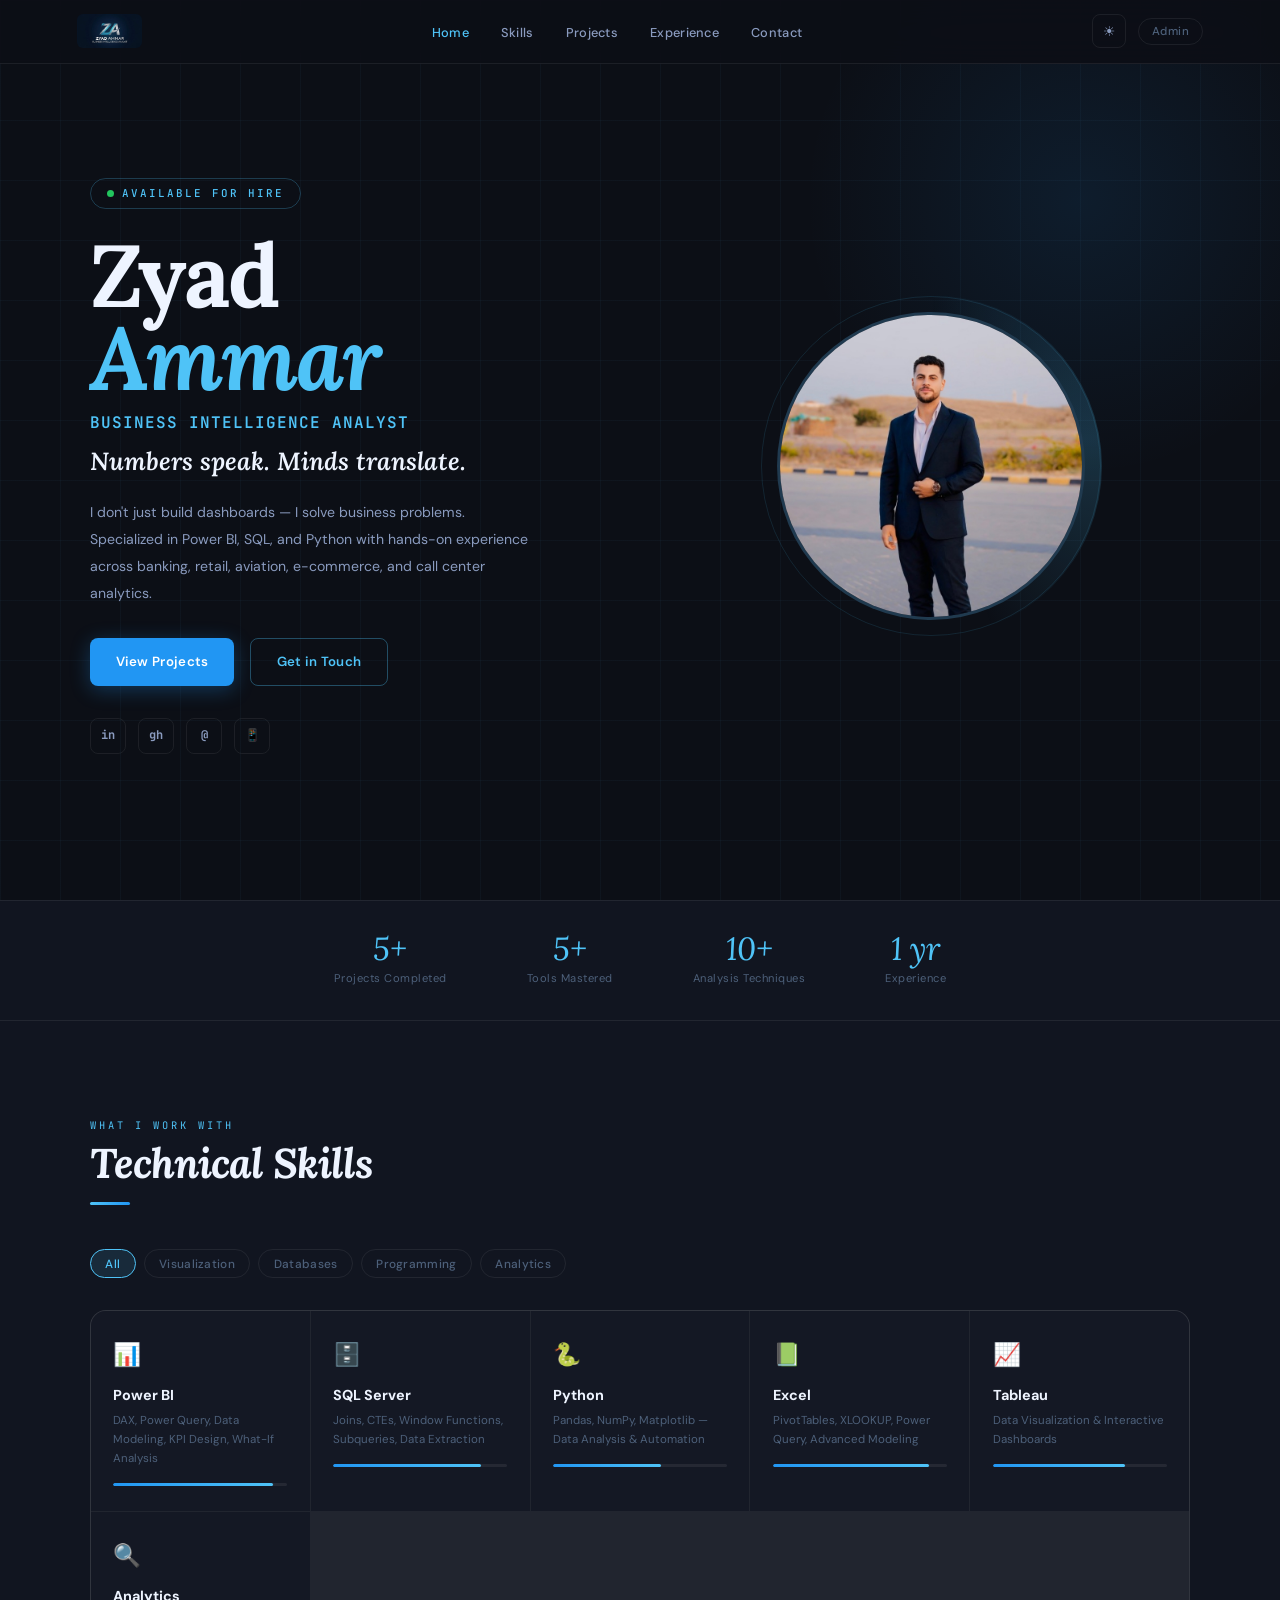
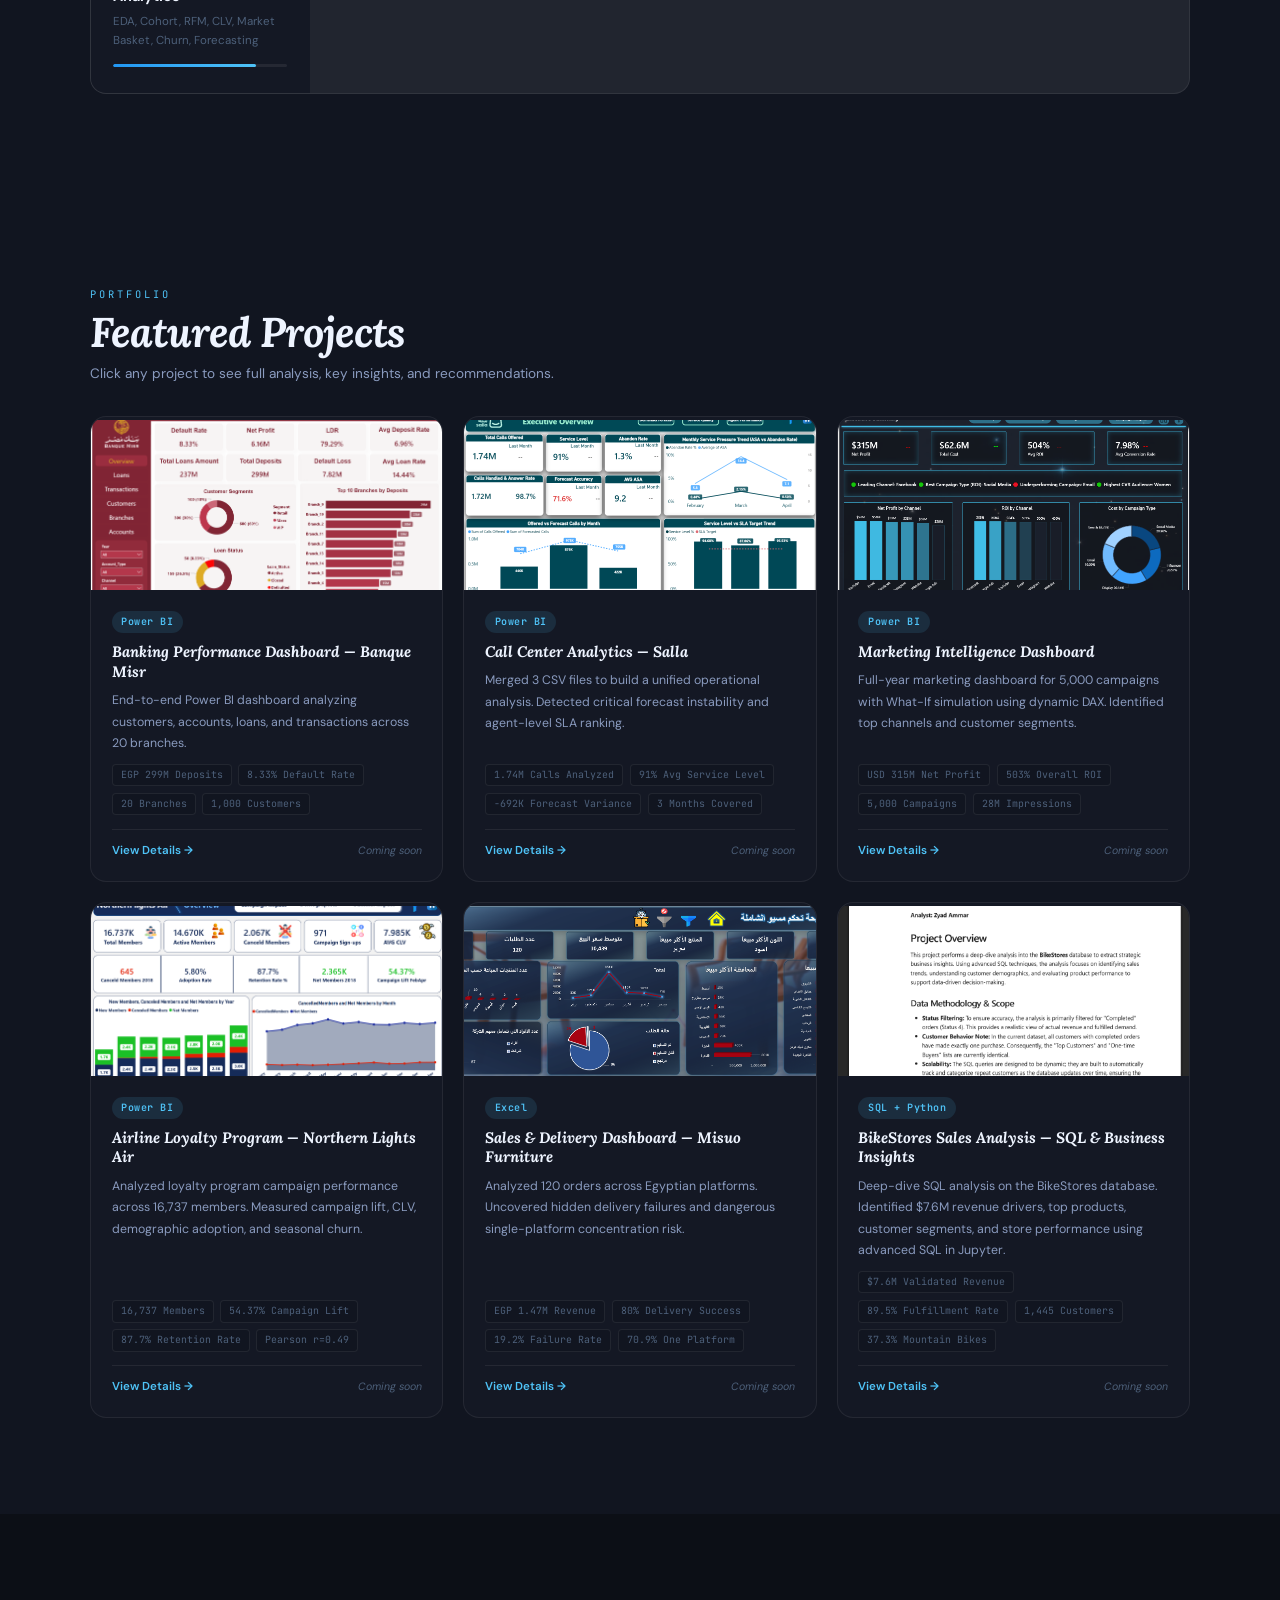
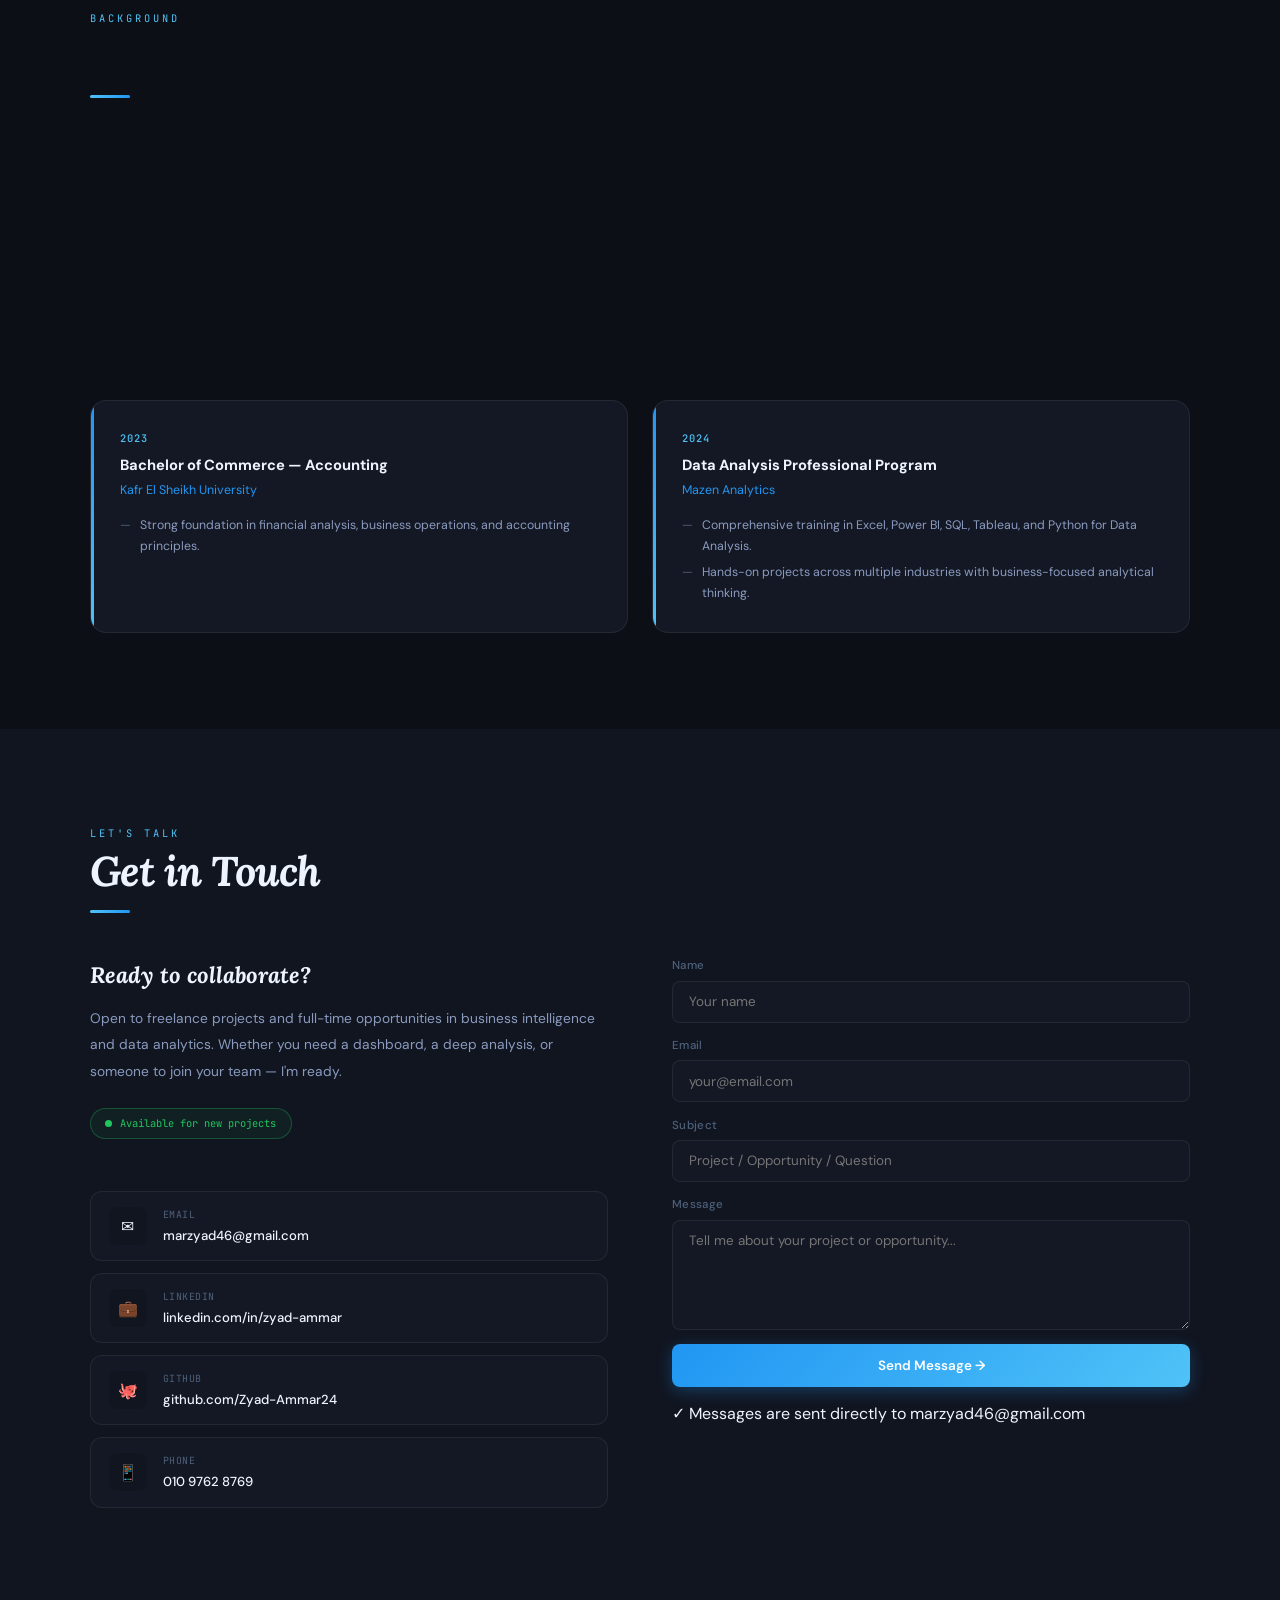
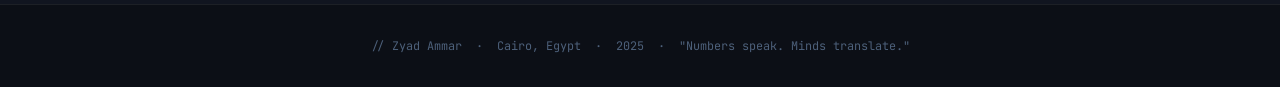
==== commit 7296282c: "Add files via upload" ====
--- a/index.html
+++ b/index.html
@@ -1,577 +1,488 @@
-bash
-
-cat > /home/claude/build_portfolio.py << 'BUILDEOF'
-import sys
-sys.path.insert(0, '/home/claude')
-from img_data import PHOTO, LOGO, MKT1, MKT2, MKT3, MKT4, MISUO1, MISUO2, MISUO3, MISUO4
-
-HTML_TEMPLATE = '''<!DOCTYPE html>
-<html lang="en">
-<head>
-<meta charset="UTF-8">
-<meta name="viewport" content="width=device-width, initial-scale=1.0">
-<title>Zyad Ammar - Business Intelligence Analyst</title>
-<link href="https://fonts.googleapis.com/css2?family=Syne:wght@400;500;700;800&family=DM+Sans:wght@300;400;500&display=swap" rel="stylesheet">
-<style>
-*,*::before,*::after{box-sizing:border-box;margin:0;padding:0}
-:root{--navy:#07111f;--navy-mid:#0d1f36;--navy-card:#112240;--blue:#1a6fc4;--blue-bright:#2196f3;--accent:#4fc3f7;--white:#eef4ff;--white-dim:#7a93b8;--white-muted:#3d5478}
-html{scroll-behavior:smooth}
-body{font-family:'DM Sans',sans-serif;background:var(--navy);color:var(--white);overflow-x:hidden}
-::-webkit-scrollbar{width:4px}::-webkit-scrollbar-track{background:var(--navy)}::-webkit-scrollbar-thumb{background:var(--blue);border-radius:2px}
-nav{position:fixed;top:0;left:0;right:0;z-index:200;display:flex;justify-content:space-between;align-items:center;padding:0.9rem 6%;background:rgba(7,17,31,0.93);backdrop-filter:blur(16px);border-bottom:1px solid rgba(79,195,247,0.08)}
-.nav-logo img{height:36px;width:auto;object-fit:contain}
-.nav-links{display:flex;gap:2rem;list-style:none}
-.nav-links a{color:var(--white-dim);text-decoration:none;font-size:0.83rem;font-weight:500;transition:color 0.2s}
-.nav-links a:hover{color:var(--accent)}
-.nav-admin-btn{font-size:0.72rem;color:var(--white-muted);cursor:pointer;padding:0.28rem 0.75rem;border:1px solid var(--white-muted);border-radius:2rem;transition:all 0.2s;background:none}
-.nav-admin-btn:hover{color:var(--accent);border-color:var(--accent)}
-.hero{min-height:100vh;display:flex;align-items:center;padding:0 6%;padding-top:5rem;position:relative;overflow:hidden}
-.hero-bg{position:absolute;border-radius:50%;pointer-events:none}
-.hero-bg.b1{width:600px;height:600px;top:-150px;right:-150px;background:radial-gradient(circle,rgba(33,150,243,0.1) 0%,transparent 70%)}
-.hero-bg.b2{width:400px;height:400px;bottom:-100px;left:-50px;background:radial-gradient(circle,rgba(79,195,247,0.07) 0%,transparent 70%)}
-.hero-grid{display:grid;grid-template-columns:1fr 1fr;gap:4rem;align-items:center;width:100%;max-width:1100px;margin:0 auto}
-.hero-content{position:relative;z-index:1}
-.hero-tag{display:inline-flex;align-items:center;gap:0.5rem;font-size:0.72rem;font-weight:500;letter-spacing:2px;text-transform:uppercase;color:var(--accent);border:1px solid rgba(79,195,247,0.25);padding:0.4rem 1rem;border-radius:2rem;margin-bottom:1.5rem;opacity:0;animation:fadeUp 0.7s 0.1s ease forwards}
-.hero-tag::before{content:'';width:6px;height:6px;background:var(--accent);border-radius:50%;animation:blink 2s infinite}
-@keyframes blink{0%,100%{opacity:1}50%{opacity:0.2}}
-.hero-name{font-family:'Syne',sans-serif;font-size:clamp(3rem,7vw,5rem);font-weight:800;line-height:1;letter-spacing:-2px;margin-bottom:0.4rem;opacity:0;animation:fadeUp 0.7s 0.2s ease forwards}
-.hero-name .acc{color:var(--accent)}
-.hero-role{font-family:'Syne',sans-serif;font-size:clamp(1rem,2.5vw,1.3rem);font-weight:400;color:var(--white-dim);margin-bottom:0.5rem;opacity:0;animation:fadeUp 0.7s 0.25s ease forwards}
-.hero-tagline{font-size:0.88rem;color:var(--accent);font-style:italic;margin-bottom:1.3rem;opacity:0;animation:fadeUp 0.7s 0.3s ease forwards}
-.hero-desc{font-size:0.9rem;line-height:1.85;color:var(--white-dim);max-width:480px;margin-bottom:2rem;opacity:0;animation:fadeUp 0.7s 0.35s ease forwards}
-.hero-btns{display:flex;gap:1rem;flex-wrap:wrap;opacity:0;animation:fadeUp 0.7s 0.4s ease forwards}
-.btn-p{background:var(--blue-bright);color:#fff;padding:0.75rem 1.6rem;border-radius:0.5rem;text-decoration:none;font-weight:500;font-size:0.88rem;transition:background 0.2s,transform 0.2s;border:none;cursor:pointer;font-family:'DM Sans',sans-serif}
-.btn-p:hover{background:var(--accent);color:var(--navy);transform:translateY(-2px)}
-.btn-o{border:1px solid rgba(79,195,247,0.3);color:var(--accent);padding:0.75rem 1.6rem;border-radius:0.5rem;text-decoration:none;font-weight:500;font-size:0.88rem;transition:all 0.2s;background:none;cursor:pointer;font-family:'DM Sans',sans-serif}
-.btn-o:hover{background:rgba(79,195,247,0.08);border-color:var(--accent);transform:translateY(-2px)}
-.hero-photo-wrap{display:flex;justify-content:center;align-items:center;opacity:0;animation:fadeIn 1s 0.6s ease forwards}
-.photo-ring{width:300px;height:300px;border-radius:50%;border:1px solid rgba(79,195,247,0.15);display:flex;align-items:center;justify-content:center;animation:spin 25s linear infinite;flex-shrink:0}
-@keyframes spin{from{transform:rotate(0deg)}to{transform:rotate(360deg)}}
-.hero-photo{width:272px;height:272px;border-radius:50%;object-fit:cover;object-position:top;border:3px solid rgba(79,195,247,0.25);display:block;animation:spin 25s linear infinite reverse}
-.stats-bar{background:var(--navy-mid);border-top:1px solid rgba(79,195,247,0.07);border-bottom:1px solid rgba(79,195,247,0.07);padding:1.8rem 6%;display:flex;justify-content:center;gap:4rem;flex-wrap:wrap}
-.stat-num{font-family:'Syne',sans-serif;font-size:1.7rem;font-weight:800;color:var(--accent);text-align:center}
-.stat-lbl{font-size:0.72rem;color:var(--white-dim);margin-top:0.2rem;text-align:center}
-section{padding:5.5rem 6%}
-.si{max-width:1100px;margin:0 auto}
-.slbl{font-size:0.68rem;font-weight:500;letter-spacing:3px;text-transform:uppercase;color:var(--accent);margin-bottom:0.5rem}
-.stitle{font-family:'Syne',sans-serif;font-size:clamp(1.5rem,4vw,2.3rem);font-weight:700;letter-spacing:-1px}
-.divx{width:2.5rem;height:3px;background:var(--accent);margin:0.9rem 0 2.5rem;border-radius:2px}
-#skills{background:var(--navy-mid)}
-.skills-grid{display:grid;grid-template-columns:repeat(auto-fit,minmax(170px,1fr));gap:1rem}
-.skill-card{background:var(--navy);border:1px solid rgba(79,195,247,0.1);border-radius:0.75rem;padding:1.4rem;transition:border-color 0.2s,transform 0.2s}
-.skill-card:hover{border-color:rgba(79,195,247,0.35);transform:translateY(-4px)}
-.sk-icon{font-size:1.4rem;margin-bottom:0.65rem}
-.sk-name{font-family:'Syne',sans-serif;font-weight:700;font-size:0.88rem;margin-bottom:0.25rem}
-.sk-desc{font-size:0.73rem;color:var(--white-dim);line-height:1.6}
-.projects-grid{display:grid;grid-template-columns:repeat(auto-fit,minmax(310px,1fr));gap:1.5rem}
-.project-card{background:var(--navy-card);border:1px solid rgba(79,195,247,0.1);border-radius:1rem;overflow:hidden;display:flex;flex-direction:column;transition:border-color 0.2s,transform 0.2s;cursor:pointer}
-.project-card:hover{border-color:rgba(79,195,247,0.3);transform:translateY(-5px)}
-.pc-accent{height:3px;background:linear-gradient(90deg,var(--blue-bright),var(--accent));opacity:0;transition:opacity 0.2s}
-.project-card:hover .pc-accent{opacity:1}
-.pc-img{height:160px;background:var(--navy-mid);display:flex;align-items:center;justify-content:center;overflow:hidden}
-.pc-img img{width:100%;height:100%;object-fit:cover;transition:transform 0.3s}
-.project-card:hover .pc-img img{transform:scale(1.04)}
-.pc-img-ph{display:flex;flex-direction:column;align-items:center;gap:0.4rem;color:var(--white-muted);font-size:0.72rem}
-.pc-body{padding:1.3rem;display:flex;flex-direction:column;gap:0.65rem;flex:1}
-.pc-tag{display:inline-flex;font-size:0.67rem;font-weight:500;color:var(--accent);background:rgba(79,195,247,0.1);padding:0.2rem 0.6rem;border-radius:2rem;width:fit-content}
-.pc-title{font-family:'Syne',sans-serif;font-weight:700;font-size:0.92rem;line-height:1.3}
-.pc-desc{font-size:0.78rem;color:var(--white-dim);line-height:1.7;flex:1}
-.pc-metrics{display:flex;gap:0.4rem;flex-wrap:wrap}
-.metric{font-size:0.68rem;color:var(--white-dim);background:rgba(255,255,255,0.04);padding:0.17rem 0.52rem;border-radius:0.3rem;border:1px solid rgba(255,255,255,0.06)}
-.pc-footer{display:flex;align-items:center;justify-content:space-between;margin-top:0.3rem}
-.pc-link{display:inline-flex;align-items:center;gap:0.35rem;font-size:0.76rem;font-weight:500;color:var(--accent);text-decoration:none}
-.cs-badge{font-size:0.68rem;color:var(--white-muted);font-style:italic}
-.view-btn{font-size:0.68rem;color:var(--white-muted);background:rgba(255,255,255,0.04);border:1px solid rgba(255,255,255,0.08);padding:0.2rem 0.6rem;border-radius:0.3rem;cursor:pointer}
-.popup-overlay{position:fixed;inset:0;background:rgba(7,17,31,0.92);z-index:500;display:none;align-items:center;justify-content:center;padding:2rem;backdrop-filter:blur(8px)}
-.popup-overlay.open{display:flex}
-.popup{background:var(--navy-mid);border:1px solid rgba(79,195,247,0.15);border-radius:1.2rem;width:100%;max-width:800px;max-height:90vh;overflow-y:auto;position:relative}
-.popup-close-btn{position:sticky;top:1rem;float:right;margin-right:1rem;background:rgba(255,255,255,0.06);border:1px solid rgba(255,255,255,0.1);color:var(--white-dim);width:32px;height:32px;border-radius:50%;cursor:pointer;font-size:1rem;display:flex;align-items:center;justify-content:center;z-index:10;transition:all 0.2s}
-.popup-close-btn:hover{border-color:var(--accent);color:var(--accent)}
-.popup-imgs{display:grid;grid-template-columns:repeat(auto-fit,minmax(200px,1fr));gap:0.75rem;padding:1.2rem}
-.popup-img{border-radius:0.5rem;overflow:hidden;border:1px solid rgba(79,195,247,0.1)}
-.popup-img img{width:100%;height:140px;object-fit:cover;display:block}
-.popup-body{padding:0 1.5rem 1.5rem}
-.popup-tag{display:inline-flex;font-size:0.68rem;font-weight:500;color:var(--accent);background:rgba(79,195,247,0.1);padding:0.2rem 0.65rem;border-radius:2rem;margin-bottom:0.75rem}
-.popup-title{font-family:'Syne',sans-serif;font-weight:700;font-size:1.2rem;margin-bottom:0.75rem;line-height:1.3}
-.popup-metrics{display:flex;gap:0.5rem;flex-wrap:wrap;margin-bottom:1rem}
-.popup-metric{font-size:0.75rem;color:var(--accent);background:rgba(79,195,247,0.08);padding:0.25rem 0.7rem;border-radius:2rem;border:1px solid rgba(79,195,247,0.15)}
-.popup-stitle{font-family:'Syne',sans-serif;font-size:0.8rem;font-weight:700;color:var(--accent);margin:1rem 0 0.5rem;text-transform:uppercase;letter-spacing:1px}
-.popup-desc{font-size:0.83rem;color:var(--white-dim);line-height:1.8;margin-bottom:0.75rem}
-.popup-insights{display:flex;flex-direction:column;gap:0.45rem;margin-bottom:0.75rem}
-.popup-insight{background:rgba(79,195,247,0.05);border:1px solid rgba(79,195,247,0.12);border-radius:0.5rem;padding:0.55rem 0.85rem;font-size:0.78rem;color:var(--white-dim);line-height:1.6}
-.popup-recs{display:grid;grid-template-columns:1fr 1fr;gap:0.45rem}
-.popup-rec{background:rgba(255,255,255,0.03);border:1px solid rgba(255,255,255,0.07);border-radius:0.5rem;padding:0.55rem 0.85rem;font-size:0.76rem;color:var(--white-dim)}
-.popup-live{display:inline-flex;align-items:center;gap:0.4rem;background:var(--blue-bright);color:#fff;padding:0.6rem 1.2rem;border-radius:0.5rem;text-decoration:none;font-size:0.82rem;font-weight:500;margin-top:1rem;transition:background 0.2s}
-.popup-live:hover{background:var(--accent);color:var(--navy)}
-#experience{background:var(--navy-mid)}
-.exp-list{display:flex;flex-direction:column;gap:2rem}
-.exp-item{display:grid;grid-template-columns:120px 1fr;gap:2rem;padding-bottom:2rem;border-bottom:1px solid rgba(255,255,255,0.05)}
-.exp-item:last-child{border-bottom:none;padding-bottom:0}
-.exp-date{font-size:0.74rem;color:var(--accent);font-weight:500;padding-top:0.2rem}
-.exp-role{font-family:'Syne',sans-serif;font-weight:700;font-size:0.95rem;margin-bottom:0.2rem}
-.exp-co{font-size:0.78rem;color:var(--white-dim);margin-bottom:0.65rem}
-.exp-pts{list-style:none;display:flex;flex-direction:column;gap:0.35rem}
-.exp-pts li{font-size:0.78rem;color:var(--white-dim);line-height:1.6;padding-left:1rem;position:relative}
-.exp-pts li::before{content:'a';content:'\\25B8';position:absolute;left:0;color:var(--accent);font-size:0.66rem;top:0.18rem}
-.contact-wrap{display:grid;grid-template-columns:1fr 1fr;gap:4rem;align-items:start}
-.contact-desc{font-size:0.86rem;color:var(--white-dim);line-height:1.85;margin-bottom:1.5rem}
-.contact-links{display:flex;flex-direction:column;gap:0.7rem}
-.contact-link{display:flex;align-items:center;gap:1rem;background:var(--navy-card);border:1px solid rgba(79,195,247,0.1);border-radius:0.75rem;padding:0.8rem 1rem;text-decoration:none;color:var(--white);transition:border-color 0.2s,transform 0.2s}
-.contact-link:hover{border-color:rgba(79,195,247,0.35);transform:translateX(4px)}
-.cl-icon{width:34px;height:34px;background:rgba(79,195,247,0.1);border-radius:0.45rem;display:flex;align-items:center;justify-content:center;font-size:0.95rem;flex-shrink:0}
-.cl-lbl{font-size:0.66rem;color:var(--white-dim)}
-.cl-val{font-size:0.82rem;font-weight:500}
-footer{text-align:center;padding:2rem;font-size:0.74rem;color:var(--white-muted);border-top:1px solid rgba(255,255,255,0.05)}
-@keyframes fadeUp{from{opacity:0;transform:translateY(24px)}to{opacity:1;transform:translateY(0)}}
-@keyframes fadeIn{from{opacity:0}to{opacity:1}}
-.reveal{opacity:0;transform:translateY(28px);transition:opacity 0.65s ease,transform 0.65s ease}
-.reveal.visible{opacity:1;transform:translateY(0)}
-.admin-overlay{position:fixed;inset:0;background:rgba(7,17,31,0.97);z-index:1000;display:none;flex-direction:column;overflow-y:auto}
-.admin-overlay.open{display:flex}
-.admin-login{margin:auto;width:100%;max-width:360px;padding:3rem 2rem}
-.admin-login h2{font-family:'Syne',sans-serif;font-size:1.4rem;font-weight:700;margin-bottom:0.5rem}
-.admin-login p{font-size:0.78rem;color:var(--white-dim);margin-bottom:2rem}
-.af{display:flex;flex-direction:column;gap:0.35rem;margin-bottom:1rem}
-.af label{font-size:0.73rem;color:var(--white-dim)}
-.af input{background:var(--navy-card);border:1px solid rgba(79,195,247,0.15);border-radius:0.5rem;padding:0.7rem 1rem;color:var(--white);font-size:0.87rem;font-family:'DM Sans',sans-serif;outline:none;transition:border-color 0.2s;width:100%}
-.af input:focus{border-color:var(--accent)}
-.admin-err{font-size:0.74rem;color:#f44336;margin-bottom:1rem;display:none}
-.admin-panel{padding:2rem 4%;max-width:980px;margin:0 auto;width:100%}
-.admin-hdr{display:flex;justify-content:space-between;align-items:center;margin-bottom:2rem;padding-bottom:1rem;border-bottom:1px solid rgba(79,195,247,0.1)}
-.admin-hdr h2{font-family:'Syne',sans-serif;font-size:1.1rem;font-weight:700}
-.admin-close{background:none;border:1px solid rgba(255,255,255,0.1);color:var(--white-dim);padding:0.32rem 0.85rem;border-radius:0.4rem;cursor:pointer;font-size:0.78rem;transition:all 0.2s}
-.admin-close:hover{border-color:var(--accent);color:var(--accent)}
-.admin-sec{margin-bottom:2rem}
-.admin-sec h3{font-family:'Syne',sans-serif;font-size:0.9rem;font-weight:700;margin-bottom:0.85rem;color:var(--accent)}
-.photo-up-row{display:flex;align-items:center;gap:1.5rem;background:var(--navy-card);border:1px solid rgba(79,195,247,0.1);border-radius:0.75rem;padding:1.1rem}
-.ap-ph{width:64px;height:64px;border-radius:50%;background:var(--navy-mid);border:2px dashed rgba(79,195,247,0.2);display:flex;align-items:center;justify-content:center;color:var(--white-muted);font-size:1.3rem;flex-shrink:0}
-.proj-list{display:flex;flex-direction:column;gap:0.55rem;margin-bottom:0.85rem}
-.proj-row{background:var(--navy-card);border:1px solid rgba(79,195,247,0.1);border-radius:0.65rem;padding:0.8rem 1rem;display:flex;align-items:center;justify-content:space-between;gap:1rem}
-.pr-tag{font-size:0.66rem;color:var(--accent);background:rgba(79,195,247,0.1);padding:0.17rem 0.52rem;border-radius:2rem;flex-shrink:0}
-.pr-title{font-size:0.82rem;font-weight:500;flex:1}
-.pr-btns{display:flex;gap:0.35rem}
-.pr-btn{background:none;border:1px solid rgba(255,255,255,0.1);color:var(--white-dim);padding:0.22rem 0.6rem;border-radius:0.32rem;font-size:0.7rem;cursor:pointer;transition:all 0.2s}
-.pr-btn:hover{border-color:var(--accent);color:var(--accent)}
-.pr-btn.del:hover{border-color:#f44336;color:#f44336}
-.add-btn{background:rgba(79,195,247,0.1);border:1px solid rgba(79,195,247,0.2);color:var(--accent);padding:0.5rem 1rem;border-radius:0.45rem;font-size:0.78rem;cursor:pointer;transition:all 0.2s;font-family:'DM Sans',sans-serif}
-.add-btn:hover{background:rgba(79,195,247,0.17)}
-.modal-overlay{position:fixed;inset:0;background:rgba(7,17,31,0.95);z-index:2000;display:none;align-items:center;justify-content:center;padding:2rem}
-.modal-overlay.open{display:flex}
-.modal{background:var(--navy-mid);border:1px solid rgba(79,195,247,0.15);border-radius:1rem;padding:1.8rem;width:100%;max-width:600px;max-height:90vh;overflow-y:auto}
-.modal h3{font-family:'Syne',sans-serif;font-size:1rem;font-weight:700;margin-bottom:1.3rem}
-.mf{display:flex;flex-direction:column;gap:0.32rem;margin-bottom:0.85rem}
-.mf label{font-size:0.71rem;color:var(--white-dim)}
-.mf input,.mf textarea,.mf select{background:var(--navy);border:1px solid rgba(79,195,247,0.12);border-radius:0.45rem;padding:0.58rem 0.85rem;color:var(--white);font-size:0.82rem;font-family:'DM Sans',sans-serif;outline:none;transition:border-color 0.2s;width:100%}
-.mf input:focus,.mf textarea:focus,.mf select:focus{border-color:var(--accent)}
-.mf textarea{resize:vertical;min-height:75px}
-.mf select option{background:var(--navy)}
-.mf-row{display:grid;grid-template-columns:1fr 1fr;gap:0.5rem}
-.imgs-grid{display:grid;grid-template-columns:repeat(4,1fr);gap:0.5rem;margin-top:0.5rem}
-.img-slot{aspect-ratio:16/9;background:var(--navy);border:1px dashed rgba(79,195,247,0.2);border-radius:0.4rem;display:flex;align-items:center;justify-content:center;cursor:pointer;overflow:hidden;position:relative;transition:border-color 0.2s}
-.img-slot:hover{border-color:var(--accent)}
-.img-slot img{width:100%;height:100%;object-fit:cover}
-.img-slot .sph{font-size:1.2rem;color:var(--white-muted);opacity:0.5}
-.modal-btns{display:flex;gap:0.65rem;margin-top:1.3rem;justify-content:flex-end}
-@media(max-width:768px){
-  .hero-grid{grid-template-columns:1fr;gap:2rem}
-  .hero-photo-wrap{order:-1}
-  .photo-ring{width:200px;height:200px}
-  .hero-photo{width:180px;height:180px}
-  .contact-wrap{grid-template-columns:1fr}
-  .exp-item{grid-template-columns:1fr;gap:0.4rem}
-  nav .nav-links{display:none}
-  .stats-bar{gap:2rem}
-  .popup-recs{grid-template-columns:1fr}
-}
-</style>
-</head>
-<body>
-<nav>
-  <div class="nav-logo"><img src="LOGO_SRC" alt="ZA"></div>
-  <ul class="nav-links">
-    <li><a href="#skills">Skills</a></li>
-    <li><a href="#projects">Projects</a></li>
-    <li><a href="#experience">Experience</a></li>
-    <li><a href="#contact">Contact</a></li>
-  </ul>
-  <button class="nav-admin-btn" onclick="openAdmin()">Admin</button>
-</nav>
-
-<section class="hero" id="home">
-  <div class="hero-bg b1"></div><div class="hero-bg b2"></div>
-  <div class="hero-grid">
-    <div class="hero-content">
-      <span class="hero-tag">Available for hire</span>
-      <h1 class="hero-name">Zyad<br><span class="acc">Ammar</span></h1>
-      <p class="hero-role">Business Intelligence Analyst</p>
-      <p class="hero-tagline">Numbers speak. Minds translate.</p>
-      <p class="hero-desc">I do not just build dashboards — I solve business problems. Specialized in Power BI, SQL, and Python with hands-on experience across banking, retail, aviation, e-commerce, and call center analytics.</p>
-      <div class="hero-btns">
-        <a href="#projects" class="btn-p">View Projects</a>
-        <a href="#contact" class="btn-o">Get in Touch</a>
-      </div>
-    </div>
-    <div class="hero-photo-wrap">
-      <div class="photo-ring">
-        <img src="PHOTO_SRC" class="hero-photo" alt="Zyad Ammar" id="heroPhotoEl">
-      </div>
-    </div>
-  </div>
-</section>
-
-<div class="stats-bar">
-  <div><div class="stat-num">5</div><div class="stat-lbl">Projects Completed</div></div>
-  <div><div class="stat-num">5</div><div class="stat-lbl">Tools Mastered</div></div>
-  <div><div class="stat-num">10+</div><div class="stat-lbl">Analysis Techniques</div></div>
-  <div><div class="stat-num">1</div><div class="stat-lbl">Year Experience</div></div>
-</div>
-
-<section id="skills">
-  <div class="si">
-    <p class="slbl">What I work with</p>
-    <h2 class="stitle reveal">Technical Skills</h2>
-    <div class="divx"></div>
-    <div class="skills-grid">
-      <div class="skill-card reveal"><div class="sk-icon">&#128202;</div><div class="sk-name">Power BI</div><div class="sk-desc">DAX, Power Query, Data Modeling, Interactive Dashboards, KPI Design</div></div>
-      <div class="skill-card reveal"><div class="sk-icon">&#128451;</div><div class="sk-name">SQL Server</div><div class="sk-desc">Joins, CTEs, Window Functions, Subqueries, Data Extraction</div></div>
-      <div class="skill-card reveal"><div class="sk-icon">&#128013;</div><div class="sk-name">Python</div><div class="sk-desc">Pandas, NumPy, Matplotlib, Data Analysis</div></div>
-      <div class="skill-card reveal"><div class="sk-icon">&#128217;</div><div class="sk-name">Excel</div><div class="sk-desc">PivotTables, XLOOKUP, Power Query, Advanced Modeling</div></div>
-      <div class="skill-card reveal"><div class="sk-icon">&#128200;</div><div class="sk-name">Tableau</div><div class="sk-desc">Data Visualization and Interactive Dashboards</div></div>
-      <div class="skill-card reveal"><div class="sk-icon">&#128269;</div><div class="sk-name">Analytics</div><div class="sk-desc">EDA, Cohort, RFM, CLV, Market Basket, Churn, Forecasting</div></div>
-    </div>
-  </div>
-</section>
-
-<section id="projects">
-  <div class="si">
-    <p class="slbl">Portfolio</p>
-    <h2 class="stitle reveal">Featured Projects</h2>
-    <div class="divx"></div>
-    <div class="projects-grid" id="projectsGrid"></div>
-  </div>
-</section>
-
-<section id="experience">
-  <div class="si">
-    <p class="slbl">Background</p>
-    <h2 class="stitle reveal">Experience and Education</h2>
-    <div class="divx"></div>
-    <div class="exp-list">
-      <div class="exp-item reveal">
-        <div class="exp-date">2024 - 2025</div>
-        <div><div class="exp-role">AI Tasker - Data Contributor</div><div class="exp-co">Populii AI</div><ul class="exp-pts"><li>Participated in AI data collection including prompt generation and response evaluation.</li><li>Delivered quality output across varied task types supporting large-scale AI training pipelines.</li></ul></div>
-      </div>
-      <div class="exp-item reveal">
-        <div class="exp-date">2022 - 2024</div>
-        <div><div class="exp-role">AI Data Reviewer and Prompt Engineer</div><div class="exp-co">Outlier AI</div><ul class="exp-pts"><li>Evaluated and ranked AI-generated responses to improve model accuracy and alignment.</li><li>Contributed to multilingual projects with focus on Arabic language quality.</li></ul></div>
-      </div>
-      <div class="exp-item reveal">
-        <div class="exp-date">2023</div>
-        <div><div class="exp-role">Bachelor of Commerce - Accounting</div><div class="exp-co">Kafr El Sheikh University</div><ul class="exp-pts"><li>Strong foundation in financial analysis, business operations, and accounting principles.</li></ul></div>
-      </div>
-      <div class="exp-item reveal">
-        <div class="exp-date">2024</div>
-        <div><div class="exp-role">Data Analysis Professional Program</div><div class="exp-co">Mazen Analytics</div><ul class="exp-pts"><li>Comprehensive training in Excel, Power BI, SQL, Tableau, and Python for Data Analysis.</li><li>Hands-on projects across multiple industries with business-focused analytical thinking.</li></ul></div>
-      </div>
-    </div>
-  </div>
-</section>
-
-<section id="contact">
-  <div class="si">
-    <p class="slbl">Let\'s talk</p>
-    <h2 class="stitle reveal">Get in Touch</h2>
-    <div class="divx"></div>
-    <div class="contact-wrap">
-      <div class="reveal"><p class="contact-desc">Open to freelance projects and full-time opportunities in business intelligence and data analytics. Whether you need a dashboard, a deep analysis, or someone to join your team - I am ready.</p></div>
-      <div class="contact-links reveal">
-        <a href="mailto:marzyad46@gmail.com" class="contact-link"><div class="cl-icon">&#9993;</div><div><div class="cl-lbl">Email</div><div class="cl-val">marzyad46@gmail.com</div></div></a>
-        <a href="https://linkedin.com/in/zyad-ammar-a24835313" target="_blank" class="contact-link"><div class="cl-icon">&#128188;</div><div><div class="cl-lbl">LinkedIn</div><div class="cl-val">linkedin.com/in/zyad-ammar</div></div></a>
-        <a href="tel:01097628769" class="contact-link"><div class="cl-icon">&#128241;</div><div><div class="cl-lbl">Phone</div><div class="cl-val">010 9762 8769</div></div></a>
-      </div>
-    </div>
-  </div>
-</section>
-
-<footer><p>Designed and built by Zyad Ammar - 2025 | Numbers speak. Minds translate.</p></footer>
-
-<div class="popup-overlay" id="popupOverlay" onclick="closePopupOut(event)">
-  <div class="popup" id="popupBox">
-    <button class="popup-close-btn" onclick="closePopup()">x</button>
-    <div class="popup-imgs" id="popupImgs"></div>
-    <div class="popup-body">
-      <span class="popup-tag" id="popupTag"></span>
-      <h2 class="popup-title" id="popupTitle"></h2>
-      <div class="popup-metrics" id="popupMetrics"></div>
-      <p class="popup-stitle">Overview</p>
-      <p class="popup-desc" id="popupDesc"></p>
-      <p class="popup-stitle" id="insLbl">Key Insights</p>
-      <div class="popup-insights" id="popupInsights"></div>
-      <p class="popup-stitle" id="recLbl">Recommendations</p>
-      <div class="popup-recs" id="popupRecs"></div>
-      <div id="popupLinkWrap"></div>
-    </div>
-  </div>
-</div>
-
-<div class="admin-overlay" id="adminOverlay">
-  <div class="admin-login" id="adminLogin">
-    <h2>Admin Access</h2>
-    <p>Enter your credentials to manage your portfolio.</p>
-    <div class="af"><label>Email</label><input type="email" id="adminEmail" placeholder="your@email.com"></div>
-    <div class="af"><label>Password</label><input type="password" id="adminPass" placeholder="password" onkeydown="if(event.key==='Enter')doLogin()"></div>
-    <div class="admin-err" id="adminErr">Incorrect credentials.</div>
-    <button class="btn-p" style="width:100%;margin-top:0.5rem" onclick="doLogin()">Login</button>
-    <div style="margin-top:1rem;text-align:center"><span onclick="closeAdmin()" style="font-size:0.74rem;color:var(--white-dim);cursor:pointer">Back to portfolio</span></div>
-  </div>
-  <div class="admin-panel" id="adminPanel" style="display:none">
-    <div class="admin-hdr"><h2>Portfolio Manager</h2><button class="admin-close" onclick="closeAdmin()">Exit</button></div>
-    <div class="admin-sec">
-      <h3>Profile Photo</h3>
-      <div class="photo-up-row">
-        <div id="adminPhotoEl" class="ap-ph">?</div>
-        <div><p style="font-size:0.78rem;color:var(--white-dim);margin-bottom:0.7rem">Upload your profile photo.</p><label class="add-btn" style="cursor:pointer">Choose Photo<input type="file" accept="image/*" style="display:none" onchange="handleAdminPhoto(this)"></label></div>
-      </div>
-    </div>
-    <div class="admin-sec">
-      <h3>Projects</h3>
-      <div class="proj-list" id="adminProjList"></div>
-      <button class="add-btn" onclick="openModal(null)">+ Add New Project</button>
-    </div>
-  </div>
-</div>
-
-<div class="modal-overlay" id="projectModal">
-  <div class="modal">
-    <h3 id="modalTitle">Add Project</h3>
-    <div class="mf"><label>Title</label><input id="mTitle" placeholder="Project title"></div>
-    <div class="mf-row">
-      <div class="mf"><label>Tool</label><select id="mTag"><option>Power BI</option><option>SQL + Python</option><option>Excel</option><option>Tableau</option><option>Power BI + Excel</option><option>SQL</option></select></div>
-      <div class="mf"><label>Live URL</label><input id="mUrl" placeholder="https://..."></div>
-    </div>
-    <div class="mf"><label>Short Description</label><textarea id="mDesc" placeholder="Card description..."></textarea></div>
-    <div class="mf"><label>Key Metrics (comma separated)</label><input id="mMetrics" placeholder="metric1, metric2"></div>
-    <div class="mf"><label>Full Overview</label><textarea id="mOverview" style="min-height:90px" placeholder="Detailed analysis..."></textarea></div>
-    <div class="mf"><label>Key Insights (one per line)</label><textarea id="mInsights" placeholder="Insight 1"></textarea></div>
-    <div class="mf"><label>Recommendations (one per line)</label><textarea id="mRecs" placeholder="Recommendation 1"></textarea></div>
-    <div class="mf">
-      <label>Project Images (up to 4)</label>
-      <div class="imgs-grid">
-        <label class="img-slot" id="slot0"><span class="sph">+</span><input type="file" accept="image/*" style="display:none" onchange="handleSlot(this,0)"></label>
-        <label class="img-slot" id="slot1"><span class="sph">+</span><input type="file" accept="image/*" style="display:none" onchange="handleSlot(this,1)"></label>
-        <label class="img-slot" id="slot2"><span class="sph">+</span><input type="file" accept="image/*" style="display:none" onchange="handleSlot(this,2)"></label>
-        <label class="img-slot" id="slot3"><span class="sph">+</span><input type="file" accept="image/*" style="display:none" onchange="handleSlot(this,3)"></label>
-      </div>
-    </div>
-    <div class="modal-btns">
-      <button class="btn-o" onclick="closeModal()">Cancel</button>
-      <button class="btn-p" onclick="saveProject()">Save</button>
-    </div>
-  </div>
-</div>
-
-<script>
-var ADMIN_EMAIL = 'marzyad46@gmail.com';
-var ADMIN_PASS = 'Zyad@2025';
-var MKT1 = 'images/MKT1.png';
-var MKT2 = 'images/MKT2.png';
-var MKT3 = 'images/MKT3.png';
-var MKT4 = 'images/MKT4.png';
-var MS1 = 'MISUO1_SRC';
-var MS2 = 'MISUO2_SRC';
-var MS3 = 'MISUO3_SRC';
-var MS4 = 'MISUO4_SRC';
-
-var DEF = [
-  {id:1,title:'Banking Performance Dashboard - Banque Misr',tag:'Power BI',
-   desc:'End-to-end Power BI dashboard analyzing customers, accounts, loans, and transactions across 20 branches.',
-   metrics:['EGP 299M deposits','8.33% default rate','20 branches','1,000 customers'],
-   overview:'Comprehensive banking analysis covering 5 dimensions: loans, transactions, customers, branches, and accounts. The bank manages 1,243 accounts with total deposits of EGP 299M. Critical finding: 8.33% loan default rate resulting in EGP 7.82M losses. Mortgage loans for middle-income customers represent the highest risk segment.',
-   insights:['VIP customers (10%) show zero defaults — strong credit quality signal','Tanta records highest default concentration (11 cases)','Branch_4 operates at 15 trans/employee vs Branch_9 at 8.6 — 74% efficiency gap','July is peak transaction month — staffing must increase proactively','Online channel handles lowest transaction amounts despite equal count'],
-   recs:['Tighten Mortgage approval criteria for middle-income applicants','Launch Mass-to-VIP upgrade program for high-potential customers','Reallocate staff from Branch_9 to high-stress Branch_4','Incentivize online high-value transactions to reduce ATM costs'],
-   imgs:['','','',''],url:''},
-  {id:2,title:'Call Center Analytics - Salla',tag:'Power BI',
-   desc:'Merged 3 CSV files to build a unified operational analysis. Detected critical forecast instability and built an interactive agent-level SLA ranking system.',
-   metrics:['1.74M calls analyzed','91% avg service level','-692K forecast variance','3 months covered'],
-   overview:'Analyzed Salla call center performance across Feb-Apr by merging separate CSV files. Applied Descriptive and Diagnostic Analysis. February showed stable operations but poor forecast accuracy. March experienced pressure with 876K calls. April showed excellent SLA (96%) but a massive -332K forecast variance revealing systemic forecasting instability.',
-   insights:['Forecast variance swung from -258K to -332K — systemic problem not seasonal','March: good accuracy (89.6%) but calls exceeded capacity causing SLA pressure','April: 56% forecast accuracy despite excellent 96% SLA — forecasts are unreliable','ASA and Abandon Rate show strong positive correlation — ASA is the early warning KPI','Agent Khaled achieved 96.2% SLA with lowest ASA (6.13) — team benchmark'],
-   recs:['Monitor Forecast Variance weekly not monthly','Use ASA as primary early warning before SLA deteriorates','Analyze Calls Offered weekly within each month','Link Stress Variance directly to Service Level in reports'],
-   imgs:['','','',''],url:''},
-  {id:3,title:'Marketing Intelligence Dashboard',tag:'Power BI',
-   desc:'Full-year marketing dashboard for 5,000 campaigns with What-If simulation using dynamic DAX. Identified top channels and customer segments.',
-   metrics:['USD 315M net profit','503% overall ROI','5,000 campaigns','28M impressions'],
-   overview:'Comprehensive marketing analysis covering 5,000 campaigns across 6 channels and 5 campaign types. Built advanced What-If Analysis using dynamic DAX parameters. Facebook led with highest ROI (5.077x) while Google Ads was most cost-efficient ($12,383 CPC). Social Media campaigns achieved highest ROI (5.102x) among all types.',
-   insights:['Social Media on YouTube is the best combination at 5.26x ROI','Men 18-24 achieve highest ROI (5.128x) despite lowest conversion — highest value per conversion','Short campaigns (15 days) outperform long campaigns (60 days) in ROI','Instagram is most expensive with below-average ROI — needs strategy review','English leads in ROI, German leads in conversion rate (8.2%)'],
-   recs:['Double down on Social Media + YouTube for maximum ROI','Shift Instagram budget to Facebook or Google Ads','Target Men 18-24 with premium messaging for high-value conversions','Run 15-day campaign sprints rather than long-term campaigns','Build dedicated German-language campaigns to exploit high conversion rate'],
-   imgs:[MKT1,MKT2,MKT3,MKT4],url:''},
-  {id:4,title:'Airline Loyalty Program - Northern Lights Air',tag:'Power BI',
-   desc:'Analyzed loyalty program campaign performance across 16,737 members. Measured campaign lift, demographic adoption, and seasonal churn patterns.',
-   metrics:['16,737 members','54.37% campaign lift','87.7% retention rate','Pearson r=0.49'],
-   overview:'Comprehensive loyalty program analysis for a Canadian airline measuring the impact of a Feb-Apr 2018 promotional campaign. The campaign added 971 new members achieving 54.37% growth vs 2017. 2018 was the best year on record with 2,365 net new members. Campaign CLV ($8,050) exceeded standard CLV ($7,985) confirming high-quality acquisition.',
-   insights:['Under $50K income segment achieved 17.73% adoption — 3x the overall average','$100K-$200K segment showed only 3.26% adoption — Premium Messaging needed','99% of campaign members were active during summer peak (June-July)','Post-summer churn of 10.7% reveals seasonal membership behavior pattern','Pearson correlation 0.49 confirms high-adoption regions have moderate cancellation risk'],
-   recs:['Repeat campaign with stronger targeting on Quebec and BC','Design Premium Loyalty Offers for high-income segments ($100K+)','Implement Retention Campaigns in September before the churn window','Integrate booking data with loyalty program to measure true ROI'],
-   imgs:['','','',''],url:''},
-  {id:5,title:'Sales and Delivery Dashboard - Misuo Furniture',tag:'Excel',
-   desc:'Analyzed 120 orders across Egyptian platforms. Uncovered hidden delivery failures behind favorable averages and flagged dangerous single-platform concentration risk.',
-   metrics:['EGP 1.47M revenue','80% delivery success','19.2% failure rate','70.9% from one platform'],
-   overview:'Operational analysis of Misuo furniture covering 120 orders across Jul-Dec 2024. Key finding: despite a favorable average delivery time (15 days vs 22 expected), 42.5% of deliveries arrived LATE — proving averages hide critical problems. The company also has dangerous dependency: 70.9% of revenue from a single platform (Homzmart).',
-   insights:['Beds generate 67.8% of revenue despite sofas having 52% higher average price','Cairo New City averages EGP 19,722 per order — highest value market','September alone contributed 57.7% of total 6-month revenue — extreme seasonality','Black color = 46.5% of units sold — 80% of demand is Black + White only','Pre-paid orders = 60% of revenue — healthy cash flow signal'],
-   recs:['Fix delivery failure (19.2%) as top priority — losing every 5th order','Reduce late deliveries (42.5%) — damaging platform ratings','Diversify beyond Homzmart — single platform is a dangerous business risk','Launch targeted campaigns in Cairo New City for maximum order value','Create Bed + Side Table bundles to increase average order value'],
-   imgs:[MS1,MS2,MS3,MS4],url:''}
-];
-
-var projects = JSON.parse(localStorage.getItem('za_v2_projects') || 'null') || DEF;
-var modalImgs = ['','','',''];
-var editingId = null;
-
-function saveData() { localStorage.setItem('za_v2_projects', JSON.stringify(projects)); }
-
-function renderProjects() {
-  var g = document.getElementById('projectsGrid');
-  g.innerHTML = '';
-  projects.forEach(function(p) {
-    var c = document.createElement('div');
-    c.className = 'project-card reveal';
-    c.onclick = function() { openPopup(p.id); };
-    var coverImg = (p.imgs && p.imgs[0]) ? '<img src="' + p.imgs[0] + '" alt="">' : '<div class="pc-img-ph"><span style="font-size:2rem;opacity:0.3">&#128202;</span></div>';
-    var linkHtml = p.url ? '<a href="' + p.url + '" target="_blank" class="pc-link" onclick="event.stopPropagation()">Live Dashboard</a>' : '<span class="cs-badge">Coming soon</span>';
-    c.innerHTML = '<div class="pc-accent"></div><div class="pc-img">' + coverImg + '</div><div class="pc-body"><span class="pc-tag">' + p.tag + '</span><h3 class="pc-title">' + p.title + '</h3><p class="pc-desc">' + p.desc + '</p><div class="pc-metrics">' + p.metrics.map(function(m){return '<span class="metric">'+m+'</span>';}).join('') + '</div><div class="pc-footer">' + linkHtml + '<span class="view-btn">View Details</span></div></div>';
-    g.appendChild(c);
-  });
-  observeReveal();
-}
-
-function openPopup(id) {
-  var p = projects.find(function(x){return x.id===id;});
-  if (!p) return;
-  document.getElementById('popupTag').textContent = p.tag;
-  document.getElementById('popupTitle').textContent = p.title;
-  document.getElementById('popupDesc').textContent = p.overview || p.desc;
-  document.getElementById('popupMetrics').innerHTML = p.metrics.map(function(m){return '<span class="popup-metric">'+m+'</span>';}).join('');
-  var validImgs = (p.imgs||[]).filter(function(i){return i;});
-  var imgBox = document.getElementById('popupImgs');
-  if (validImgs.length > 0) {
-    imgBox.innerHTML = validImgs.map(function(i){return '<div class="popup-img"><img src="'+i+'" alt=""></div>';}).join('');
-    imgBox.style.display = 'grid';
-  } else { imgBox.style.display = 'none'; }
-  var ins = p.insights || [];
-  document.getElementById('insLbl').style.display = ins.length ? 'block' : 'none';
-  document.getElementById('popupInsights').innerHTML = ins.map(function(i){return '<div class="popup-insight">&#128161; '+i+'</div>';}).join('');
-  var recs = p.recs || [];
-  document.getElementById('recLbl').style.display = recs.length ? 'block' : 'none';
-  document.getElementById('popupRecs').innerHTML = recs.map(function(r){return '<div class="popup-rec">&#8594; '+r+'</div>';}).join('');
-  document.getElementById('popupLinkWrap').innerHTML = p.url ? '<a href="'+p.url+'" target="_blank" class="popup-live">&#128279; View Live Dashboard</a>' : '';
-  document.getElementById('popupOverlay').classList.add('open');
-  document.body.style.overflow = 'hidden';
-}
-function closePopup() { document.getElementById('popupOverlay').classList.remove('open'); document.body.style.overflow = ''; }
-function closePopupOut(e) { if (e.target === document.getElementById('popupOverlay')) closePopup(); }
-function openAdmin() { document.getElementById('adminOverlay').classList.add('open'); }
-function closeAdmin() {
-  document.getElementById('adminOverlay').classList.remove('open');
-  document.getElementById('adminLogin').style.display = 'block';
-  document.getElementById('adminPanel').style.display = 'none';
-  document.getElementById('adminEmail').value = '';
-  document.getElementById('adminPass').value = '';
-  document.getElementById('adminErr').style.display = 'none';
-}
-function doLogin() {
-  if (document.getElementById('adminEmail').value.trim() === ADMIN_EMAIL && document.getElementById('adminPass').value === ADMIN_PASS) {
-    document.getElementById('adminLogin').style.display = 'none';
-    document.getElementById('adminPanel').style.display = 'block';
-    renderAdminList(); refreshAdminPhoto();
-  } else { document.getElementById('adminErr').style.display = 'block'; }
-}
-function handleAdminPhoto(inp) {
-  var f = inp.files[0]; if (!f) return;
-  var r = new FileReader();
-  r.onload = function(e) { localStorage.setItem('za_photo', e.target.result); document.getElementById('heroPhotoEl').src = e.target.result; refreshAdminPhoto(); };
-  r.readAsDataURL(f);
-}
-function refreshAdminPhoto() {
-  var s = localStorage.getItem('za_photo');
-  var el = document.getElementById('adminPhotoEl');
-  if (s) { el.outerHTML = '<img id="adminPhotoEl" src="'+s+'" style="width:64px;height:64px;border-radius:50%;object-fit:cover;border:2px solid rgba(79,195,247,0.2)" alt="">'; }
-}
-function renderAdminList() {
-  var l = document.getElementById('adminProjList'); l.innerHTML = '';
-  projects.forEach(function(p) {
-    var r = document.createElement('div'); r.className = 'proj-row';
-    r.innerHTML = '<span class="pr-tag">'+p.tag+'</span><span class="pr-title">'+p.title+'</span><div class="pr-btns"><button class="pr-btn" onclick="openModal('+p.id+')">Edit</button><button class="pr-btn del" onclick="delProject('+p.id+')">Delete</button></div>';
-    l.appendChild(r);
-  });
-}
-function openModal(id) {
-  editingId = id; modalImgs = ['','','',''];
-  document.getElementById('modalTitle').textContent = id ? 'Edit Project' : 'Add Project';
-  [0,1,2,3].forEach(function(i){ document.getElementById('slot'+i).innerHTML = '<span class="sph">+</span><input type="file" accept="image/*" style="display:none" onchange="handleSlot(this,'+i+')">'; });
-  if (id) {
-    var p = projects.find(function(x){return x.id===id;});
-    document.getElementById('mTitle').value = p.title;
-    document.getElementById('mTag').value = p.tag;
-    document.getElementById('mDesc').value = p.desc;
-    document.getElementById('mMetrics').value = p.metrics.join(', ');
-    document.getElementById('mUrl').value = p.url || '';
-    document.getElementById('mOverview').value = p.overview || '';
-    document.getElementById('mInsights').value = (p.insights||[]).join('\n');
-    document.getElementById('mRecs').value = (p.recs||[]).join('\n');
-    modalImgs = (p.imgs||['','','','']).slice();
-    modalImgs.forEach(function(img,i){ if(img){ var s=document.getElementById('slot'+i); s.innerHTML='<img src="'+img+'" style="width:100%;height:100%;object-fit:cover"><input type="file" accept="image/*" style="display:none" onchange="handleSlot(this,'+i+')">'; }});
-  } else {
-    ['mTitle','mDesc','mMetrics','mUrl','mOverview','mInsights','mRecs'].forEach(function(x){ document.getElementById(x).value=''; });
-  }
-  document.getElementById('projectModal').classList.add('open');
-}
-function closeModal() { document.getElementById('projectModal').classList.remove('open'); }
-function handleSlot(inp,idx) {
-  var f = inp.files[0]; if (!f) return;
-  var r = new FileReader();
-  r.onload = function(e) { modalImgs[idx]=e.target.result; var s=document.getElementById('slot'+idx); s.innerHTML='<img src="'+e.target.result+'" style="width:100%;height:100%;object-fit:cover"><input type="file" accept="image/*" style="display:none" onchange="handleSlot(this,'+idx+')">'; };
-  r.readAsDataURL(f);
-}
-function saveProject() {
-  var title = document.getElementById('mTitle').value.trim(); if (!title) return;
-  var data = {title:title,tag:document.getElementById('mTag').value,desc:document.getElementById('mDesc').value.trim(),metrics:document.getElementById('mMetrics').value.split(',').map(function(s){return s.trim();}).filter(Boolean),url:document.getElementById('mUrl').value.trim(),overview:document.getElementById('mOverview').value.trim(),insights:document.getElementById('mInsights').value.split('\n').map(function(s){return s.trim();}).filter(Boolean),recs:document.getElementById('mRecs').value.split('\n').map(function(s){return s.trim();}).filter(Boolean),imgs:modalImgs.slice()};
-  if (editingId) { var i=projects.findIndex(function(x){return x.id===editingId;}); projects[i]=Object.assign({},projects[i],data); }
-  else { data.id=Date.now(); projects.push(data); }
-  saveData(); renderProjects(); renderAdminList(); closeModal();
-}
-function delProject(id) {
-  if (!confirm('Delete this project?')) return;
-  projects = projects.filter(function(x){return x.id!==id;});
-  saveData(); renderProjects(); renderAdminList();
-}
-function observeReveal() {
-  var obs = new IntersectionObserver(function(entries){ entries.forEach(function(e){ if(e.isIntersecting){e.target.classList.add('visible');obs.unobserve(e.target);} }); },{threshold:0.1});
-  document.querySelectorAll('.reveal').forEach(function(el){obs.observe(el);});
-}
-window.addEventListener('load', function() {
-  var stored = localStorage.getItem('za_photo');
-  if (stored) document.getElementById('heroPhotoEl').src = stored;
-  renderProjects(); observeReveal();
-});
-</script>
-</body>
-</html>'''
-
-html = HTML_TEMPLATE
-html = html.replace('LOGO_SRC', LOGO)
-html = html.replace('PHOTO_SRC', PHOTO)
-html = html.replace('MKT1_SRC', MKT1)
-html = html.replace('MKT2_SRC', MKT2)
-html = html.replace('MKT3_SRC', MKT3)
-html = html.replace('MKT4_SRC', MKT4)
-html = html.replace('MISUO1_SRC', MISUO1)
-html = html.replace('MISUO2_SRC', MISUO2)
-html = html.replace('MISUO3_SRC', MISUO3)
-html = html.replace('MISUO4_SRC', MISUO4)
-
-with open('/mnt/user-data/outputs/index.html', 'w') as f:
-    f.write(html)
-
-print(f'Done! Size: {len(html)//1024}KB')
-BUILDEOF
-python3 /home/claude/build_portfolio.py
-Output
-
-Done! Size: 1758KB
+<!DOCTYPE html>
+<html lang="en" data-theme="dark">
+<head>
+  <meta charset="UTF-8">
+  <meta name="viewport" content="width=device-width, initial-scale=1.0">
+  <title>Zyad Ammar — Business Intelligence Analyst</title>
+  <meta name="description" content="Business Intelligence Analyst specializing in Power BI, SQL, and Python. Turning data into business decisions.">
+  <link rel="preconnect" href="https://fonts.googleapis.com">
+  <link rel="preconnect" href="https://fonts.gstatic.com" crossorigin>
+  <link href="https://fonts.googleapis.com/css2?family=Lora:ital,wght@0,500;0,600;0,700;1,400;1,500;1,600&family=DM+Sans:ital,wght@0,300;0,400;0,500;0,600;1,300&family=JetBrains+Mono:wght@400;500&display=swap" rel="stylesheet">
+  <link rel="stylesheet" href="style.css">
+</head>
+<body>
+
+<!-- ============================================================
+     NAV
+     ============================================================ -->
+<nav>
+  <a class="nav-logo" href="#home">
+    <img src="assests/logo.jpeg" alt="Logo">
+  </a>
+
+  <ul class="nav-links">
+    <li><a href="#home">Home</a></li>
+    <li><a href="#skills">Skills</a></li>
+    <li><a href="#projects">Projects</a></li>
+    <li><a href="#experience">Experience</a></li>
+    <li><a href="#contact">Contact</a></li>
+  </ul>
+
+  <div class="nav-right">
+    <button class="theme-btn" id="themeBtn" onclick="toggleTheme()" title="Toggle theme">☀️</button>
+    <button class="nav-admin-btn" onclick="openAdmin()">Admin</button>
+    <div class="hamburger" onclick="toggleMenu()">
+      <span></span><span></span><span></span>
+    </div>
+  </div>
+</nav>
+
+<!-- ============================================================
+     HERO
+     ============================================================ -->
+<section class="hero" id="home">
+  <div class="hero-bg-grid"></div>
+  <div class="hero-glow"></div>
+
+  <div class="hero-inner">
+    <!-- LEFT: Text -->
+    <div class="hero-content">
+      <span class="hero-badge">Available for hire</span>
+      <h1 class="hero-name">Zyad<span class="accent">Ammar</span></h1>
+      <p class="hero-role">Business Intelligence Analyst</p>
+      <p class="hero-tagline"><span class="tagline-word">Numbers</span> <span class="tagline-word">speak.</span> <span class="tagline-word">Minds</span> <span class="tagline-word">translate.</span></p>
+      <p class="hero-desc">
+        I don't just build dashboards — I solve business problems.
+        Specialized in Power BI, SQL, and Python with hands-on experience
+        across banking, retail, aviation, e-commerce, and call center analytics.
+      </p>
+      <div class="hero-btns">
+        <a href="#projects" class="btn btn-primary">View Projects</a>
+        <a href="#contact" class="btn btn-outline">Get in Touch</a>
+      </div>
+      <div class="hero-social">
+        <a href="https://linkedin.com/in/zyad-ammar-a24835313" target="_blank" class="social-link" title="LinkedIn">in</a>
+        <a href="https://github.com/Zyad-Ammar24" target="_blank" class="social-link" title="GitHub">gh</a>
+        <a href="mailto:marzyad46@gmail.com" class="social-link" title="Email">@</a>
+        <a href="tel:01097628769" class="social-link" title="Phone">📱</a>
+      </div>
+    </div>
+
+    <!-- RIGHT: Photo -->
+    <div class="hero-photo-wrap">
+      <div class="photo-ring-outer">
+        <!-- 
+          PUT YOUR PHOTO HERE:
+          Save it as: assets/photo.jpg  (or .png)
+          Then change the src below.
+        -->
+        <img
+          src="assests/profile.jpg"
+          class="hero-photo"
+          alt="Zyad Ammar"
+          id="heroPhotoEl"
+          onerror="this.style.display='none';this.parentElement.style.background='linear-gradient(135deg,#141824,#1a2235)'"
+        >
+      </div>
+    </div>
+  </div>
+</section>
+
+<!-- STATS BAR -->
+<div class="stats-bar">
+  <div class="stat-item">
+    <span class="stat-num" data-target="5" data-suffix="+">0+</span>
+    <div class="stat-lbl">Projects Completed</div>
+  </div>
+  <div class="stat-item">
+    <span class="stat-num" data-target="5" data-suffix="+">0+</span>
+    <div class="stat-lbl">Tools Mastered</div>
+  </div>
+  <div class="stat-item">
+    <span class="stat-num" data-target="10" data-suffix="+">0+</span>
+    <div class="stat-lbl">Analysis Techniques</div>
+  </div>
+  <div class="stat-item">
+    <span class="stat-num" data-target="1" data-suffix=" yr">0 yr</span>
+    <div class="stat-lbl">Experience</div>
+  </div>
+</div>
+
+
+<!-- ============================================================
+     SKILLS
+     ============================================================ -->
+<section id="skills">
+  <div class="section-inner">
+    <p class="section-label">What I work with</p>
+    <h2 class="section-title reveal">Technical Skills</h2>
+    <div class="divider"></div>
+
+    <!-- Filter buttons (like abishekthapa.com) -->
+    <div class="skills-filter">
+      <button class="filter-btn active" data-filter="all">All</button>
+      <button class="filter-btn" data-filter="viz">Visualization</button>
+      <button class="filter-btn" data-filter="db">Databases</button>
+      <button class="filter-btn" data-filter="core">Programming</button>
+      <button class="filter-btn" data-filter="analytics">Analytics</button>
+    </div>
+
+    <div class="skills-grid">
+      <div class="skill-card reveal" data-category="viz">
+        <span class="sk-icon">📊</span>
+        <div class="sk-name">Power BI</div>
+        <div class="sk-sub">DAX, Power Query, Data Modeling, KPI Design, What-If Analysis</div>
+        <div class="skill-bar"><div class="skill-bar-fill" data-width="92%"></div></div>
+      </div>
+      <div class="skill-card reveal reveal-delay-1" data-category="db">
+        <span class="sk-icon">🗄️</span>
+        <div class="sk-name">SQL Server</div>
+        <div class="sk-sub">Joins, CTEs, Window Functions, Subqueries, Data Extraction</div>
+        <div class="skill-bar"><div class="skill-bar-fill" data-width="85%"></div></div>
+      </div>
+      <div class="skill-card reveal reveal-delay-2" data-category="core">
+        <span class="sk-icon">🐍</span>
+        <div class="sk-name">Python</div>
+        <div class="sk-sub">Pandas, NumPy, Matplotlib — Data Analysis & Automation</div>
+        <div class="skill-bar"><div class="skill-bar-fill" data-width="62%"></div></div>
+      </div>
+      <div class="skill-card reveal reveal-delay-3" data-category="core">
+        <span class="sk-icon">📗</span>
+        <div class="sk-name">Excel</div>
+        <div class="sk-sub">PivotTables, XLOOKUP, Power Query, Advanced Modeling</div>
+        <div class="skill-bar"><div class="skill-bar-fill" data-width="90%"></div></div>
+      </div>
+      <div class="skill-card reveal" data-category="viz">
+        <span class="sk-icon">📈</span>
+        <div class="sk-name">Tableau</div>
+        <div class="sk-sub">Data Visualization & Interactive Dashboards</div>
+        <div class="skill-bar"><div class="skill-bar-fill" data-width="76%"></div></div>
+      </div>
+      <div class="skill-card reveal reveal-delay-1" data-category="analytics">
+        <span class="sk-icon">🔍</span>
+        <div class="sk-name">Analytics</div>
+        <div class="sk-sub">EDA, Cohort, RFM, CLV, Market Basket, Churn, Forecasting</div>
+        <div class="skill-bar"><div class="skill-bar-fill" data-width="82%"></div></div>
+      </div>
+    </div>
+  </div>
+</section>
+
+
+<!-- ============================================================
+     PROJECTS
+     ============================================================ -->
+<section id="projects" style="background: var(--bg-elevated);">
+  <div class="section-inner">
+    <p class="section-label">Portfolio</p>
+    <h2 class="section-title reveal">Featured Projects</h2>
+    <p class="section-sub reveal">Click any project to see full analysis, key insights, and recommendations.</p>
+    <!-- Populated by script.js -->
+    <div class="projects-grid" id="projectsGrid"></div>
+  </div>
+</section>
+
+
+<!-- ============================================================
+     EXPERIENCE & EDUCATION
+     ============================================================ -->
+<section id="experience">
+  <div class="section-inner">
+    <p class="section-label">Background</p>
+    <h2 class="section-title reveal">Experience & Education</h2>
+    <div class="divider"></div>
+
+    <div class="exp-grid">
+
+      <div class="exp-card reveal">
+        <div class="exp-date">2024 — 2025</div>
+        <div class="exp-role">AI Tasker — Data Contributor</div>
+        <div class="exp-co">Populii AI</div>
+        <ul class="exp-pts">
+          <li>Participated in AI data collection including prompt generation and response evaluation.</li>
+          <li>Delivered quality output across varied task types supporting large-scale AI training pipelines.</li>
+        </ul>
+      </div>
+
+      <div class="exp-card reveal reveal-delay-1">
+        <div class="exp-date">2022 — 2024</div>
+        <div class="exp-role">AI Data Reviewer & Prompt Engineer</div>
+        <div class="exp-co">Outlier AI</div>
+        <ul class="exp-pts">
+          <li>Evaluated and ranked AI-generated responses to improve model accuracy and alignment.</li>
+          <li>Contributed to multilingual projects with focus on Arabic language quality.</li>
+        </ul>
+      </div>
+
+      <div class="exp-card reveal">
+        <div class="exp-date">2023</div>
+        <div class="exp-role">Bachelor of Commerce — Accounting</div>
+        <div class="exp-co">Kafr El Sheikh University</div>
+        <ul class="exp-pts">
+          <li>Strong foundation in financial analysis, business operations, and accounting principles.</li>
+        </ul>
+      </div>
+
+      <div class="exp-card reveal reveal-delay-1">
+        <div class="exp-date">2024</div>
+        <div class="exp-role">Data Analysis Professional Program</div>
+        <div class="exp-co">Mazen Analytics</div>
+        <ul class="exp-pts">
+          <li>Comprehensive training in Excel, Power BI, SQL, Tableau, and Python for Data Analysis.</li>
+          <li>Hands-on projects across multiple industries with business-focused analytical thinking.</li>
+        </ul>
+      </div>
+
+    </div>
+  </div>
+</section>
+
+
+<!-- ============================================================
+     CONTACT
+     ============================================================ -->
+<section id="contact" style="background: var(--bg-elevated);">
+  <div class="section-inner">
+    <p class="section-label">Let's talk</p>
+    <h2 class="section-title reveal">Get in Touch</h2>
+    <div class="divider"></div>
+
+    <div class="contact-grid">
+
+      <!-- Left: Info -->
+      <div class="contact-info reveal">
+        <h3>Ready to collaborate?</h3>
+        <p>Open to freelance projects and full-time opportunities in business intelligence and data analytics. Whether you need a dashboard, a deep analysis, or someone to join your team — I'm ready.</p>
+        <span class="avail-pill"><span class="avail-dot"></span> Available for new projects</span>
+        <div class="contact-links" style="margin-top: 1.5rem">
+          <a href="mailto:marzyad46@gmail.com" class="contact-link">
+            <div class="cl-icon">✉️</div>
+            <div><div class="cl-lbl">Email</div><div class="cl-val">marzyad46@gmail.com</div></div>
+          </a>
+          <a href="https://linkedin.com/in/zyad-ammar-a24835313" target="_blank" class="contact-link">
+            <div class="cl-icon">💼</div>
+            <div><div class="cl-lbl">LinkedIn</div><div class="cl-val">linkedin.com/in/zyad-ammar</div></div>
+          </a>
+          <a href="https://github.com/Zyad-Ammar24" target="_blank" class="contact-link">
+            <div class="cl-icon">🐙</div>
+            <div><div class="cl-lbl">GitHub</div><div class="cl-val">github.com/Zyad-Ammar24</div></div>
+          </a>
+          <a href="tel:01097628769" class="contact-link">
+            <div class="cl-icon">📱</div>
+            <div><div class="cl-lbl">Phone</div><div class="cl-val">010 9762 8769</div></div>
+          </a>
+        </div>
+      </div>
+
+      <!-- Right: Form -->
+      <div class="reveal reveal-delay-1">
+        <form class="contact-form" id="contactForm" action="https://formspree.io/f/xnjwenbo" method="POST">
+          <div class="form-group">
+            <label>Name</label>
+            <input type="text" name="name" placeholder="Your name" required>
+          </div>
+          <div class="form-group">
+            <label>Email</label>
+            <input type="email" name="email" placeholder="your@email.com" required>
+          </div>
+          <div class="form-group">
+            <label>Subject</label>
+            <input type="text" name="subject" placeholder="Project / Opportunity / Question">
+          </div>
+          <div class="form-group">
+            <label>Message</label>
+            <textarea name="message" placeholder="Tell me about your project or opportunity..." required></textarea>
+          </div>
+          <input type="hidden" name="_replyto" value="marzyad46@gmail.com">
+          <button type="submit" class="form-send">Send Message →</button>
+          <p class="form-note">✓ Messages are sent directly to marzyad46@gmail.com</p>
+        </form>
+      </div>
+
+    </div>
+  </div>
+</section>
+
+<!-- FOOTER -->
+<footer>
+  <p>// Zyad Ammar &nbsp;·&nbsp; Cairo, Egypt &nbsp;·&nbsp; 2025 &nbsp;·&nbsp; "Numbers speak. Minds translate."</p>
+</footer>
+
+
+<!-- ============================================================
+     PROJECT POPUP — FULL PAGE
+     ============================================================ -->
+<div class="popup-overlay" id="popupOverlay" onclick="closePopupOutside(event)">
+  <div class="popup" id="popupBox">
+    <button class="popup-close" onclick="closePopup()">✕</button>
+    <div class="popup-imgs" id="popupImgs"></div>
+    <div class="popup-body">
+      <span class="popup-tag" id="popupTag"></span>
+      <h2 class="popup-title" id="popupTitle"></h2>
+      <div class="popup-metrics" id="popupMetrics"></div>
+      <p class="popup-section">Overview</p>
+      <p class="popup-overview" id="popupOverview"></p>
+      <div id="insSection">
+        <p class="popup-section">Key Insights</p>
+        <div class="popup-insights" id="popupInsights"></div>
+      </div>
+      <div id="recSection">
+        <p class="popup-section">Recommendations</p>
+        <div class="popup-recs" id="popupRecs"></div>
+      </div>
+      <div id="popupLinkWrap"></div>
+      <div id="popupPdfWrap"></div>
+    </div>
+  </div>
+</div>
+
+
+<!-- ============================================================
+     ADMIN OVERLAY
+     ============================================================ -->
+<div class="admin-overlay" id="adminOverlay">
+
+  <!-- Login -->
+  <div class="admin-login" id="adminLogin">
+    <h2>Admin Access</h2>
+    <p>Enter your credentials to manage portfolio content.</p>
+    <div class="af">
+      <label>Email</label>
+      <input type="email" id="adminEmail" placeholder="your@email.com">
+    </div>
+    <div class="af">
+      <label>Password</label>
+      <input type="password" id="adminPass" placeholder="password"
+             onkeydown="if(event.key==='Enter') doLogin()">
+    </div>
+    <div class="admin-err" id="adminErr">Incorrect credentials.</div>
+    <button class="btn btn-primary" style="width:100%;margin-top:.5rem" onclick="doLogin()">Login</button>
+    <div style="margin-top:1rem;text-align:center">
+      <span onclick="closeAdmin()" style="font-size:.74rem;color:var(--fg3);cursor:pointer">Back to portfolio</span>
+    </div>
+  </div>
+
+  <!-- Panel -->
+  <div class="admin-panel" id="adminPanel" style="display:none">
+    <div class="admin-hdr">
+      <h2>Portfolio Manager</h2>
+      <button class="admin-close-btn" onclick="closeAdmin()">Exit</button>
+    </div>
+
+    <div class="admin-sec">
+      <h3>📸 Profile Photo</h3>
+      <div class="photo-row">
+        <div id="adminPhotoWrap"><div class="photo-ph">👤</div></div>
+        <div>
+          <p style="font-size:.78rem;color:var(--fg2);margin-bottom:.7rem">
+            Upload your photo — appears in the Hero section.
+          </p>
+          <label class="add-project-btn" style="cursor:pointer">
+            Choose Photo
+            <input type="file" accept="image/*" style="display:none"
+                   onchange="handleAdminPhoto(this)">
+          </label>
+        </div>
+      </div>
+    </div>
+
+    <div class="admin-sec">
+      <h3>📁 Projects</h3>
+      <div class="proj-admin-list" id="adminProjList"></div>
+      <button class="add-project-btn" onclick="openModal(null)">+ Add New Project</button>
+    </div>
+  </div>
+</div>
+
+
+<!-- ============================================================
+     PROJECT MODAL
+     ============================================================ -->
+<div class="modal-overlay" id="projectModal">
+  <div class="modal">
+    <h3 id="modalTitle">Add Project</h3>
+
+    <div class="mf">
+      <label>Title</label>
+      <input id="mTitle" placeholder="Project title">
+    </div>
+    <div class="mf-row">
+      <div class="mf">
+        <label>Tool / Category</label>
+        <select id="mTag">
+          <option>Power BI</option>
+          <option>SQL + Python</option>
+          <option>Excel</option>
+          <option>Tableau</option>
+          <option>Power BI + Excel</option>
+          <option>SQL</option>
+          <option>Python</option>
+        </select>
+      </div>
+      <div class="mf">
+        <label>Live URL (optional)</label>
+        <input id="mUrl" placeholder="https://...">
+      </div>
+    </div>
+    <div class="mf">
+      <label>Short Description (shown on card)</label>
+      <textarea id="mDesc" placeholder="Brief description of the project..."></textarea>
+    </div>
+    <div class="mf">
+      <label>Key Metrics (comma separated)</label>
+      <input id="mMetrics" placeholder="EGP 299M Deposits, 8.33% Default Rate">
+    </div>
+    <div class="mf">
+      <label>Full Overview (shown in popup)</label>
+      <textarea id="mOverview" style="min-height:90px"
+                placeholder="Detailed analysis description..."></textarea>
+    </div>
+    <div class="mf">
+      <label>Key Insights (one per line)</label>
+      <textarea id="mInsights" placeholder="VIP customers show zero defaults&#10;Tanta records highest default concentration"></textarea>
+    </div>
+    <div class="mf">
+      <label>Recommendations (one per line)</label>
+      <textarea id="mRecs" placeholder="Tighten Mortgage approval criteria&#10;Launch VIP upgrade program"></textarea>
+    </div>
+    <div class="mf">
+      <label>Image Paths — relative to index.html (one per line)</label>
+      <textarea id="mImgPaths" style="min-height:65px"
+                placeholder="assets/banque-cover.png&#10;assets/banque-overview.png"></textarea>
+    </div>
+    <div class="mf">
+      <label>Or Upload Images Directly (up to 4)</label>
+      <div class="imgs-grid">
+        <label class="img-slot" id="slot0">
+          <span class="sph">+</span>
+          <input type="file" accept="image/*" style="display:none" onchange="handleSlot(this,0)">
+        </label>
+        <label class="img-slot" id="slot1">
+          <span class="sph">+</span>
+          <input type="file" accept="image/*" style="display:none" onchange="handleSlot(this,1)">
+        </label>
+        <label class="img-slot" id="slot2">
+          <span class="sph">+</span>
+          <input type="file" accept="image/*" style="display:none" onchange="handleSlot(this,2)">
+        </label>
+        <label class="img-slot" id="slot3">
+          <span class="sph">+</span>
+          <input type="file" accept="image/*" style="display:none" onchange="handleSlot(this,3)">
+        </label>
+      </div>
+    </div>
+
+    <div class="modal-btns">
+      <button class="btn btn-outline" onclick="closeModal()">Cancel</button>
+      <button class="btn btn-primary" onclick="saveProject()">Save Project</button>
+    </div>
+  </div>
+</div>
+
+<script src="script.js"></script>
+<div id="lightbox" class="lightbox" onclick="closeLightbox()">
+  <span class="lightbox-close">&times;</span>
+  <img id="lightboxImg" class="lightbox-img" src="">
+</div>
+</body>
+</html>
--- a/style.css
+++ b/style.css
@@ -0,0 +1,848 @@
+/* ================================================================
+   ZYAD AMMAR — Portfolio Stylesheet
+   Inspired by abishekthapa.com · Enhanced
+   ================================================================ */
+
+/* ── TOKENS ── */
+:root {
+  --bg:           #0c0f16;
+  --bg-elevated:  #111520;
+  --bg-card:      #141824;
+  --bg-card-hover:#18202e;
+  --border:       rgba(255,255,255,0.07);
+  --border-hover: rgba(79,195,247,0.35);
+  --fg:           #eef4ff;
+  --fg2:          #8a9bbf;
+  --fg3:          #4d607a;
+  --accent:       #4fc3f7;
+  --accent2:      #2196f3;
+  --accent-dim:   rgba(79,195,247,0.12);
+  --green:        #22c55e;
+  --red:          #ef4444;
+  --gold:         #f0b429;
+
+  --font-sans:  'Instrument Sans', 'DM Sans', system-ui, sans-serif;
+  --font-serif: 'Lora', 'Georgia', serif;
+  --font-mono:  'JetBrains Mono', 'Fira Code', monospace;
+
+  --radius-sm: 8px;
+  --radius-md: 12px;
+  --radius-lg: 16px;
+  --radius-xl: 24px;
+
+  --shadow-sm: 0 2px 8px rgba(0,0,0,0.3);
+  --shadow-md: 0 4px 20px rgba(0,0,0,0.4);
+  --shadow-lg: 0 8px 40px rgba(0,0,0,0.5);
+  --glow:      0 0 40px rgba(79,195,247,0.08);
+}
+
+[data-theme="light"] {
+  --bg:           #f5f4f0;
+  --bg-elevated:  #ede9e3;
+  --bg-card:      #ffffff;
+  --bg-card-hover:#f8f6f2;
+  --border:       rgba(0,0,0,0.09);
+  --fg:           #111827;
+  --fg2:          #4b5563;
+  --fg3:          #9ca3af;
+  --accent-dim:   rgba(26,111,196,0.08);
+  --shadow-sm:    0 2px 8px rgba(0,0,0,0.07);
+  --shadow-md:    0 4px 20px rgba(0,0,0,0.1);
+  --shadow-lg:    0 8px 40px rgba(0,0,0,0.14);
+  --glow:         0 0 40px rgba(26,111,196,0.06);
+}
+
+/* ── RESET ── */
+*, *::before, *::after { box-sizing: border-box; margin: 0; padding: 0; }
+html { scroll-behavior: smooth; font-size: 16px; }
+body {
+  font-family: var(--font-sans);
+  background: var(--bg);
+  color: var(--fg);
+  overflow-x: hidden;
+  transition: background .35s, color .35s;
+  line-height: 1.6;
+}
+img { max-width: 100%; display: block; }
+a { color: inherit; text-decoration: none; }
+button { cursor: pointer; font-family: inherit; }
+
+::-webkit-scrollbar { width: 4px; }
+::-webkit-scrollbar-track { background: var(--bg); }
+::-webkit-scrollbar-thumb { background: var(--accent2); border-radius: 2px; }
+
+/* ── NAV ── */
+nav {
+  position: fixed; top: 0; left: 0; right: 0; z-index: 300;
+  display: flex; align-items: center; justify-content: space-between;
+  padding: .9rem 6%;
+  background: rgba(12,15,22,.92);
+  backdrop-filter: blur(24px);
+  border-bottom: 1px solid var(--border);
+  transition: background .35s, border-color .35s;
+}
+[data-theme="light"] nav { background: rgba(245,244,240,.93); }
+
+.nav-logo { display: flex; align-items: center; }
+.nav-logo img { height: 34px; width: auto; object-fit: contain; border-radius: 6px; }
+.nav-logo-text {
+  font-family: var(--font-serif);
+  font-size: 1.1rem; font-weight: 700;
+  color: var(--accent); letter-spacing: 1px;
+  font-style: italic;
+}
+
+.nav-links { display: flex; gap: 2rem; list-style: none; }
+.nav-links a {
+  font-size: .8rem; font-weight: 500;
+  color: var(--fg2); letter-spacing: .3px;
+  transition: color .2s;
+  position: relative;
+}
+.nav-links a::after {
+  content: ''; position: absolute; bottom: -2px; left: 0; right: 100%;
+  height: 1px; background: var(--accent);
+  transition: right .25s ease;
+}
+.nav-links a:hover { color: var(--accent); }
+.nav-links a:hover::after { right: 0; }
+
+.nav-right { display: flex; align-items: center; gap: .75rem; }
+
+.theme-btn {
+  background: none; border: 1px solid var(--border);
+  width: 34px; height: 34px; border-radius: var(--radius-sm);
+  display: flex; align-items: center; justify-content: center;
+  font-size: .85rem; color: var(--fg2);
+  transition: border-color .2s, transform .2s;
+}
+.theme-btn:hover { border-color: var(--accent); transform: rotate(20deg); }
+
+.nav-admin-btn {
+  background: none; border: 1px solid var(--border);
+  color: var(--fg3); font-size: .72rem; font-weight: 500;
+  padding: .3rem .8rem; border-radius: 20px;
+  transition: all .2s; letter-spacing: .5px;
+}
+.nav-admin-btn:hover { color: var(--accent); border-color: var(--accent); }
+
+.hamburger { display: none; flex-direction: column; gap: 5px; padding: 4px; }
+.hamburger span { width: 22px; height: 2px; background: var(--fg2); border-radius: 2px; transition: all .3s; }
+
+/* ── HERO ── */
+.hero {
+  min-height: 100vh;
+  display: flex; align-items: center;
+  padding: 6rem 6% 4rem;
+  position: relative; overflow: hidden;
+}
+
+.hero-bg-grid {
+  position: absolute; inset: 0;
+  background-image:
+    linear-gradient(rgba(79,195,247,.04) 1px, transparent 1px),
+    linear-gradient(90deg, rgba(79,195,247,.04) 1px, transparent 1px);
+  background-size: 60px 60px;
+  pointer-events: none;
+}
+[data-theme="light"] .hero-bg-grid {
+  background-image:
+    linear-gradient(rgba(26,111,196,.04) 1px, transparent 1px),
+    linear-gradient(90deg, rgba(26,111,196,.04) 1px, transparent 1px);
+}
+
+.hero-glow {
+  position: absolute;
+  width: 600px; height: 600px;
+  top: -100px; right: -100px;
+  background: radial-gradient(circle, rgba(33,150,243,.1) 0%, transparent 65%);
+  pointer-events: none;
+  animation: pulse 6s ease-in-out infinite;
+}
+@keyframes pulse { 0%,100% { transform: scale(1); opacity: 1; } 50% { transform: scale(1.1); opacity: .7; } }
+
+.hero-inner {
+  display: grid; grid-template-columns: 1fr 1fr;
+  gap: 4rem; align-items: center;
+  width: 100%; max-width: 1100px; margin: 0 auto;
+  position: relative; z-index: 1;
+}
+
+.hero-badge {
+  display: inline-flex; align-items: center; gap: .5rem;
+  font-family: var(--font-mono); font-size: .68rem; font-weight: 500;
+  letter-spacing: 2px; text-transform: uppercase;
+  color: var(--accent); border: 1px solid rgba(79,195,247,.25);
+  padding: .35rem 1rem; border-radius: 20px; margin-bottom: 1.5rem;
+}
+.hero-badge::before {
+  content: ''; width: 7px; height: 7px;
+  background: var(--green); border-radius: 50%;
+  animation: blink 2s infinite;
+}
+@keyframes blink { 0%,100%{opacity:1} 50%{opacity:.2} }
+
+.hero-name {
+  font-family: var(--font-serif);
+  font-size: clamp(3.5rem, 7vw, 5.5rem);
+  font-weight: 700; line-height: .95;
+  letter-spacing: -2px; margin-bottom: .6rem;
+}
+.hero-name .accent {
+  font-style: italic; color: var(--accent);
+  display: block;
+}
+
+.hero-role {
+  font-family: var(--font-mono); font-size: 1rem;
+  color: var(--accent); margin-bottom: .6rem; letter-spacing: 1px;
+  font-weight: 600;
+  text-transform: uppercase;
+}
+
+.hero-tagline {
+  font-family: var(--font-serif); font-size: 1.55rem;
+  font-style: italic; color: var(--fg); margin-bottom: 1.4rem;
+  font-weight: 600; line-height: 1.3;
+}
+
+/* Word-by-word tagline animation */
+.tagline-word {
+  display: inline-block;
+  opacity: 0;
+  transform: translateY(18px);
+  animation: wordReveal .5s ease forwards;
+}
+.tagline-word:nth-child(1) { animation-delay: .5s; }
+.tagline-word:nth-child(2) { animation-delay: .72s; }
+.tagline-word:nth-child(3) { animation-delay: .94s; }
+.tagline-word:nth-child(4) { animation-delay: 1.16s; }
+
+@keyframes wordReveal {
+  to { opacity: 1; transform: translateY(0); }
+}
+
+.hero-desc {
+  font-size: .88rem; line-height: 1.9; color: var(--fg2);
+  max-width: 440px; margin-bottom: 2rem;
+}
+
+.hero-btns { display: flex; gap: 1rem; flex-wrap: wrap; margin-bottom: 2rem; }
+
+.btn {
+  display: inline-flex; align-items: center; gap: .5rem;
+  font-size: .83rem; font-weight: 600; letter-spacing: .3px;
+  padding: .75rem 1.6rem; border-radius: var(--radius-sm);
+  transition: all .22s; border: none; font-family: inherit;
+}
+.btn-primary {
+  background: var(--accent2); color: #fff;
+  box-shadow: 0 4px 20px rgba(33,150,243,.3);
+}
+.btn-primary:hover { background: var(--accent); color: #000; transform: translateY(-2px); box-shadow: 0 8px 28px rgba(33,150,243,.4); }
+.btn-outline {
+  background: none; color: var(--accent);
+  border: 1px solid rgba(79,195,247,.35);
+}
+.btn-outline:hover { background: var(--accent-dim); border-color: var(--accent); transform: translateY(-2px); }
+
+.hero-social { display: flex; gap: .75rem; }
+.social-link {
+  width: 36px; height: 36px; border-radius: var(--radius-sm);
+  border: 1px solid var(--border); color: var(--fg2);
+  display: flex; align-items: center; justify-content: center;
+  font-size: .75rem; font-weight: 700; font-family: var(--font-mono);
+  transition: all .2s;
+}
+.social-link:hover { border-color: var(--accent); color: var(--accent); transform: translateY(-2px); }
+
+/* PHOTO */
+.hero-photo-wrap {
+  display: flex; justify-content: center; align-items: center;
+}
+.photo-ring-outer {
+  width: 340px; height: 340px; border-radius: 50%;
+  border: 1px solid rgba(79,195,247,.12);
+  display: flex; align-items: center; justify-content: center;
+  animation: spin 30s linear infinite;
+  position: relative;
+}
+.photo-ring-outer::before {
+  content: '';
+  position: absolute; inset: -2px; border-radius: 50%;
+  background: conic-gradient(transparent 0deg, rgba(79,195,247,.2) 80deg, transparent 160deg);
+  animation: spin 6s linear infinite;
+}
+@keyframes spin { from{transform:rotate(0deg)} to{transform:rotate(360deg)} }
+
+.hero-photo {
+  width: 308px; height: 308px; border-radius: 50%;
+  object-fit: cover; object-position: top center;
+  border: 3px solid rgba(79,195,247,.2);
+  animation: spin 30s linear infinite reverse;
+  position: relative; z-index: 1;
+  background: var(--bg-card);
+}
+
+/* ── STATS BAR ── */
+.stats-bar {
+  background: var(--bg-elevated);
+  border-top: 1px solid var(--border);
+  border-bottom: 1px solid var(--border);
+  padding: 2rem 6%;
+  display: flex; justify-content: center; gap: 5rem; flex-wrap: wrap;
+}
+.stat-item { text-align: center; }
+.stat-num {
+  font-family: var(--font-serif); font-size: 2rem; font-style: italic;
+  color: var(--accent); display: block; line-height: 1;
+}
+.stat-lbl { font-size: .7rem; color: var(--fg3); margin-top: .3rem; letter-spacing: .5px; }
+
+/* ── SECTIONS COMMON ── */
+section { padding: 6rem 6%; }
+.section-inner { max-width: 1100px; margin: 0 auto; }
+
+.section-label {
+  font-family: var(--font-mono); font-size: .65rem;
+  letter-spacing: 3px; text-transform: uppercase;
+  color: var(--accent); margin-bottom: .4rem;
+}
+.section-title {
+  font-family: var(--font-serif); font-size: clamp(1.8rem, 4vw, 2.6rem);
+  font-weight: 700; font-style: italic; letter-spacing: -1px;
+  line-height: 1.1;
+}
+.section-sub { font-size: .85rem; color: var(--fg2); margin-top: .5rem; }
+.divider {
+  width: 40px; height: 3px;
+  background: linear-gradient(90deg, var(--accent), var(--accent2));
+  border-radius: 2px; margin: 1rem 0 2.8rem;
+}
+
+/* ── SKILLS ── */
+#skills { background: var(--bg-elevated); }
+
+.skills-filter {
+  display: flex; gap: .5rem; flex-wrap: wrap; margin-bottom: 2rem;
+}
+.filter-btn {
+  background: none; border: 1px solid var(--border);
+  color: var(--fg3); font-size: .74rem; font-weight: 500;
+  padding: .35rem .9rem; border-radius: 20px;
+  transition: all .2s; letter-spacing: .3px;
+}
+.filter-btn:hover, .filter-btn.active {
+  background: var(--accent-dim); border-color: var(--accent); color: var(--accent);
+}
+
+.skills-grid {
+  display: grid; grid-template-columns: repeat(auto-fill, minmax(200px, 1fr));
+  gap: 1px; background: var(--border);
+  border: 1px solid var(--border); border-radius: var(--radius-lg); overflow: hidden;
+}
+.skill-card {
+  background: var(--bg-card); padding: 1.6rem 1.4rem;
+  transition: background .2s, opacity .3s, transform .3s;
+}
+.skill-card:hover { background: var(--bg-card-hover); }
+.skill-card.hidden { opacity: 0; pointer-events: none; transform: scale(.95); }
+
+.sk-icon { font-size: 1.4rem; margin-bottom: .7rem; display: block; }
+.sk-name { font-weight: 700; font-size: .9rem; margin-bottom: .25rem; }
+.sk-sub { font-size: .72rem; color: var(--fg3); line-height: 1.65; margin-bottom: .9rem; }
+
+.skill-bar {
+  height: 3px; background: var(--border); border-radius: 2px; overflow: hidden;
+}
+.skill-bar-fill {
+  height: 100%; background: linear-gradient(90deg, var(--accent2), var(--accent));
+  border-radius: 2px; width: 0; transition: width 1.2s cubic-bezier(.4,0,.2,1);
+}
+
+/* ── PROJECTS ── */
+.projects-grid {
+  display: grid; grid-template-columns: repeat(auto-fill, minmax(330px, 1fr));
+  gap: 1.25rem; margin-top: 2rem;
+}
+.project-card {
+  background: var(--bg-card); border: 1px solid var(--border);
+  border-radius: var(--radius-lg); overflow: hidden;
+  display: flex; flex-direction: column;
+  transition: border-color .25s, transform .25s, box-shadow .25s;
+  cursor: pointer;
+}
+.project-card:hover {
+  border-color: var(--border-hover); transform: translateY(-5px);
+  box-shadow: var(--shadow-lg), var(--glow);
+}
+.pc-accent-line {
+  height: 3px;
+  background: linear-gradient(90deg, var(--accent2), var(--accent));
+  opacity: 0; transition: opacity .25s;
+}
+.project-card:hover .pc-accent-line { opacity: 1; }
+
+.pc-thumbnail {
+  height: 170px; overflow: hidden; background: var(--bg-elevated);
+  display: flex; align-items: center; justify-content: center;
+  position: relative;
+}
+.pc-thumbnail img { width: 100%; height: 100%; object-fit: cover; transition: transform .35s; }
+.project-card:hover .pc-thumbnail img { transform: scale(1.05); }
+.pc-thumb-placeholder { color: var(--fg3); font-size: .75rem; text-align: center; }
+
+.pc-body { padding: 1.3rem; display: flex; flex-direction: column; gap: .55rem; flex: 1; }
+.pc-tag {
+  font-family: var(--font-mono); font-size: .63rem; font-weight: 600;
+  color: var(--accent); background: var(--accent-dim);
+  padding: .18rem .6rem; border-radius: 20px; width: fit-content;
+  letter-spacing: .5px;
+}
+.pc-title { font-family: var(--font-serif); font-weight: 700; font-style: italic; font-size: .95rem; line-height: 1.3; }
+.pc-desc { font-size: .77rem; color: var(--fg2); line-height: 1.75; flex: 1; }
+.pc-metrics { display: flex; gap: .4rem; flex-wrap: wrap; }
+.pc-met {
+  font-family: var(--font-mono); font-size: .62rem; color: var(--fg3);
+  background: var(--bg-elevated); border: 1px solid var(--border);
+  padding: .15rem .5rem; border-radius: 4px;
+}
+.pc-footer {
+  display: flex; align-items: center; justify-content: space-between;
+  margin-top: .3rem; padding-top: .75rem; border-top: 1px solid var(--border);
+}
+.pc-view-btn {
+  font-size: .72rem; font-weight: 600; color: var(--accent);
+  display: flex; align-items: center; gap: .3rem;
+}
+.pc-live {
+  font-size: .68rem; color: var(--fg3);
+  font-family: var(--font-mono);
+  background: var(--bg-elevated); border: 1px solid var(--border);
+  padding: .18rem .55rem; border-radius: 4px;
+  transition: all .2s;
+}
+.pc-live:hover { border-color: var(--accent); color: var(--accent); }
+.pc-cs { font-size: .66rem; color: var(--fg3); font-style: italic; }
+
+/* ── EXPERIENCE ── */
+.exp-grid {
+  display: grid; grid-template-columns: 1fr 1fr; gap: 1.5rem;
+}
+.exp-card {
+  background: var(--bg-card); border: 1px solid var(--border);
+  border-radius: var(--radius-lg); padding: 1.8rem;
+  position: relative; overflow: hidden;
+  transition: border-color .25s, transform .25s;
+}
+.exp-card:hover { border-color: rgba(79,195,247,.2); transform: translateY(-3px); }
+.exp-card::before {
+  content: ''; position: absolute; top: 0; left: 0;
+  width: 3px; height: 100%;
+  background: linear-gradient(180deg, var(--accent2), var(--accent));
+  border-radius: 2px 0 0 2px;
+}
+.exp-date {
+  font-family: var(--font-mono); font-size: .65rem; color: var(--accent);
+  font-weight: 500; letter-spacing: 1px; margin-bottom: .5rem;
+}
+.exp-role { font-weight: 700; font-size: .92rem; margin-bottom: .2rem; }
+.exp-co { font-size: .78rem; color: var(--accent2); margin-bottom: .9rem; }
+.exp-pts { list-style: none; display: flex; flex-direction: column; gap: .4rem; }
+.exp-pts li {
+  font-size: .77rem; color: var(--fg2); line-height: 1.65;
+  display: flex; gap: .6rem; align-items: flex-start;
+}
+.exp-pts li::before { content: '—'; color: var(--fg3); flex-shrink: 0; }
+
+/* ── CONTACT ── */
+.contact-grid { display: grid; grid-template-columns: 1fr 1fr; gap: 4rem; align-items: start; }
+
+.contact-info h3 {
+  font-family: var(--font-serif); font-size: 1.4rem; font-style: italic;
+  margin-bottom: .75rem;
+}
+.contact-info p { font-size: .86rem; color: var(--fg2); line-height: 1.9; margin-bottom: 1.5rem; }
+.avail-pill {
+  display: inline-flex; align-items: center; gap: .5rem;
+  font-family: var(--font-mono); font-size: .65rem; color: var(--green);
+  border: 1px solid rgba(34,197,94,.3); background: rgba(34,197,94,.07);
+  padding: .38rem .9rem; border-radius: 20px; margin-bottom: 1.8rem;
+}
+.avail-dot { width: 7px; height: 7px; background: var(--green); border-radius: 50%; animation: blink 2s infinite; }
+
+.contact-links { display: flex; flex-direction: column; gap: .75rem; }
+.contact-link {
+  display: flex; align-items: center; gap: 1rem;
+  background: var(--bg-card); border: 1px solid var(--border);
+  border-radius: var(--radius-md); padding: .9rem 1.1rem;
+  color: var(--fg); transition: all .2s;
+}
+.contact-link:hover { border-color: var(--border-hover); transform: translateX(5px); }
+.cl-icon {
+  width: 38px; height: 38px; background: var(--bg-elevated);
+  border-radius: var(--radius-sm); display: flex; align-items: center; justify-content: center;
+  font-size: 1rem; flex-shrink: 0;
+}
+.cl-lbl { font-family: var(--font-mono); font-size: .62rem; color: var(--fg3); margin-bottom: .15rem; letter-spacing: .5px; text-transform: uppercase; }
+.cl-val { font-size: .82rem; font-weight: 500; }
+
+/* ── CONTACT FORM ── */
+.contact-form { display: flex; flex-direction: column; gap: .9rem; }
+.form-group { display: flex; flex-direction: column; gap: .3rem; }
+.form-group label { font-size: .72rem; color: var(--fg3); font-weight: 500; letter-spacing: .3px; }
+.form-group input,
+.form-group textarea {
+  background: var(--bg-card); border: 1px solid var(--border);
+  border-radius: var(--radius-sm); padding: .72rem 1rem;
+  color: var(--fg); font-size: .84rem; font-family: inherit;
+  outline: none; transition: border-color .2s;
+}
+.form-group input:focus, .form-group textarea:focus { border-color: var(--accent); }
+.form-group textarea { resize: vertical; min-height: 110px; }
+.form-send {
+  background: linear-gradient(135deg, var(--accent2), var(--accent));
+  color: #fff; border: none;
+  padding: .8rem 1.8rem; border-radius: var(--radius-sm);
+  font-size: .84rem; font-weight: 600; font-family: inherit;
+  cursor: pointer; transition: transform .2s, box-shadow .2s;
+  box-shadow: 0 4px 16px rgba(33,150,243,.3);
+}
+.form-send:hover { transform: translateY(-2px); box-shadow: 0 8px 24px rgba(33,150,243,.4); }
+
+/* ── FOOTER ── */
+footer {
+  text-align: center; padding: 2rem 6%;
+  border-top: 1px solid var(--border);
+  font-size: .74rem; color: var(--fg3);
+  font-family: var(--font-mono);
+}
+
+/* ── POPUP ── */
+.popup-overlay {
+  position: fixed; inset: 0; z-index: 500;
+  background: var(--bg); backdrop-filter: none;
+  display: none; align-items: flex-start; justify-content: center;
+  overflow-y: auto;
+  padding: 0;
+}
+.popup-overlay.open { display: flex; }
+
+.popup {
+  background: var(--bg); border: none;
+  border-radius: 0; width: 100%; max-width: 100%;
+  min-height: 100vh; overflow-y: visible; position: relative;
+  box-shadow: none;
+  padding-top: 5rem;
+}
+.popup-close {
+  position: fixed; top: 1.2rem; right: 1.5rem;
+  width: 40px; height: 40px; border-radius: 50%;
+  background: var(--bg-card); border: 1px solid var(--border);
+  color: var(--fg2); font-size: 1rem; z-index: 10;
+  display: flex; align-items: center; justify-content: center;
+  transition: all .2s;
+}
+.popup-close:hover { border-color: var(--accent); color: var(--accent); }
+
+.popup-imgs {
+  display: grid; grid-template-columns: repeat(auto-fill, minmax(240px,1fr));
+  gap: 1rem; padding: 1.5rem 6%;
+  max-width: 1200px; margin: 0 auto;
+}
+.popup-img-item { border-radius: var(--radius-md); overflow: hidden; border: 1px solid var(--border); }
+.popup-img-item img { width: 100%; height: 180px; object-fit: cover; display: block; }
+
+.popup-body { padding: 0 6% 4rem; max-width: 900px; margin: 0 auto; }
+.popup-tag {
+  font-family: var(--font-mono); font-size: .63rem; font-weight: 600;
+  color: var(--accent); background: var(--accent-dim);
+  padding: .18rem .65rem; border-radius: 20px; display: inline-block;
+  margin-bottom: .75rem; letter-spacing: .5px;
+}
+.popup-title {
+  font-family: var(--font-serif); font-weight: 700; font-style: italic;
+  font-size: 1.8rem; margin-bottom: .9rem; line-height: 1.25;
+}
+.popup-metrics { display: flex; gap: .5rem; flex-wrap: wrap; margin-bottom: 1.2rem; }
+.popup-met {
+  font-family: var(--font-mono); font-size: .7rem; color: var(--accent);
+  background: var(--accent-dim); padding: .22rem .7rem;
+  border-radius: 20px; border: 1px solid rgba(79,195,247,.15);
+}
+.popup-section {
+  font-family: var(--font-mono); font-size: .65rem; font-weight: 600;
+  color: var(--fg3); text-transform: uppercase; letter-spacing: 2px;
+  margin: 1.5rem 0 .6rem;
+}
+.popup-overview { font-size: .88rem; color: var(--fg2); line-height: 1.9; }
+.popup-insights { display: flex; flex-direction: column; gap: .45rem; }
+.popup-insight {
+  background: rgba(79,195,247,.04); border: 1px solid rgba(79,195,247,.1);
+  border-radius: var(--radius-sm); padding: .55rem .9rem;
+  font-size: .82rem; color: var(--fg2); line-height: 1.65;
+  display: flex; gap: .6rem; align-items: flex-start;
+}
+.popup-recs { display: grid; grid-template-columns: 1fr 1fr; gap: .5rem; }
+.popup-rec {
+  background: rgba(255,255,255,.03); border: 1px solid var(--border);
+  border-radius: var(--radius-sm); padding: .6rem .9rem;
+  font-size: .8rem; color: var(--fg2); line-height: 1.65;
+  display: flex; gap: .6rem; align-items: flex-start;
+}
+
+/* PDF section */
+.popup-pdf-section { margin-top: 1rem; }
+.popup-pdf-btns { display: flex; gap: 1rem; flex-wrap: wrap; margin-top: .6rem; }
+.popup-pdf-btn {
+  display: inline-flex; align-items: center; gap: .5rem;
+  padding: .75rem 1.5rem; border-radius: var(--radius-md);
+  font-size: .85rem; font-weight: 600; letter-spacing: .3px;
+  transition: all .2s; text-decoration: none;
+}
+.popup-pdf-view {
+  background: var(--accent); color: #0c0f16;
+}
+.popup-pdf-view:hover { background: #81d4fa; transform: translateY(-2px); }
+.popup-pdf-dl {
+  background: transparent; border: 1px solid var(--accent); color: var(--accent);
+}
+.popup-pdf-dl:hover { background: var(--accent-dim); transform: translateY(-2px); }
+
+.popup-rec::before { content: '→'; color: var(--accent); flex-shrink: 0; font-weight: 700; }
+.popup-live-btn {
+  display: inline-flex; align-items: center; gap: .45rem;
+  background: linear-gradient(135deg, var(--accent2), var(--accent));
+  color: #fff; padding: .65rem 1.4rem; border-radius: var(--radius-sm);
+  font-size: .82rem; font-weight: 600; margin-top: 1.2rem;
+  transition: transform .2s, box-shadow .2s;
+  box-shadow: 0 4px 16px rgba(33,150,243,.3);
+}
+.popup-live-btn:hover { transform: translateY(-2px); box-shadow: 0 8px 24px rgba(33,150,243,.4); }
+
+/* ── ADMIN ── */
+.admin-overlay {
+  position: fixed; inset: 0; background: rgba(6,9,15,.97);
+  z-index: 1000; display: none; flex-direction: column;
+  overflow-y: auto; font-family: var(--font-sans);
+}
+.admin-overlay.open { display: flex; }
+
+.admin-login {
+  margin: auto; width: 100%; max-width: 360px; padding: 3rem 2rem;
+}
+.admin-login h2 {
+  font-family: var(--font-serif); font-size: 1.4rem; font-style: italic;
+  margin-bottom: .4rem;
+}
+.admin-login p { font-size: .78rem; color: var(--fg2); margin-bottom: 2rem; }
+
+.af { display: flex; flex-direction: column; gap: .3rem; margin-bottom: .9rem; }
+.af label { font-size: .7rem; color: var(--fg3); }
+.af input {
+  background: var(--bg-card); border: 1px solid var(--border);
+  border-radius: var(--radius-sm); padding: .7rem 1rem;
+  color: var(--fg); font-size: .86rem; font-family: inherit;
+  outline: none; transition: border-color .2s;
+}
+.af input:focus { border-color: var(--accent); }
+
+.admin-err { font-size: .72rem; color: var(--red); margin-bottom: 1rem; display: none; }
+
+.admin-panel { padding: 2.5rem 5%; max-width: 960px; margin: 0 auto; width: 100%; }
+.admin-hdr {
+  display: flex; align-items: center; justify-content: space-between;
+  margin-bottom: 2rem; padding-bottom: 1rem;
+  border-bottom: 1px solid var(--border);
+}
+.admin-hdr h2 { font-family: var(--font-serif); font-size: 1.1rem; font-style: italic; }
+.admin-close-btn {
+  background: none; border: 1px solid var(--border); color: var(--fg3);
+  padding: .3rem .85rem; border-radius: var(--radius-sm); font-size: .76rem;
+  transition: all .2s;
+}
+.admin-close-btn:hover { border-color: var(--accent); color: var(--accent); }
+
+.admin-sec { margin-bottom: 2rem; }
+.admin-sec h3 { font-size: .85rem; font-weight: 700; color: var(--accent); margin-bottom: .85rem; letter-spacing: .5px; }
+
+.photo-row {
+  display: flex; align-items: center; gap: 1.5rem;
+  background: var(--bg-card); border: 1px solid var(--border);
+  border-radius: var(--radius-md); padding: 1.1rem;
+}
+.photo-ph {
+  width: 64px; height: 64px; border-radius: 50%;
+  background: var(--bg-elevated); border: 2px dashed rgba(79,195,247,.2);
+  display: flex; align-items: center; justify-content: center;
+  font-size: 1.3rem; flex-shrink: 0;
+}
+
+.proj-admin-list { display: flex; flex-direction: column; gap: .55rem; margin-bottom: .85rem; }
+.proj-admin-row {
+  background: var(--bg-card); border: 1px solid var(--border);
+  border-radius: var(--radius-sm); padding: .8rem 1rem;
+  display: flex; align-items: center; justify-content: space-between; gap: 1rem;
+}
+.par-tag {
+  font-family: var(--font-mono); font-size: .62rem; color: var(--accent);
+  background: var(--accent-dim); padding: .15rem .5rem; border-radius: 20px; flex-shrink: 0;
+}
+.par-title { font-size: .82rem; font-weight: 500; flex: 1; }
+.par-btns { display: flex; gap: .35rem; }
+.par-btn {
+  background: none; border: 1px solid var(--border); color: var(--fg3);
+  padding: .2rem .6rem; border-radius: 4px; font-size: .68rem; transition: all .2s;
+}
+.par-btn:hover { border-color: var(--accent); color: var(--accent); }
+.par-btn.del:hover { border-color: var(--red); color: var(--red); }
+
+.add-project-btn {
+  background: var(--accent-dim); border: 1px solid rgba(79,195,247,.2);
+  color: var(--accent); padding: .52rem 1.1rem; border-radius: var(--radius-sm);
+  font-size: .78rem; font-weight: 500; transition: all .2s; font-family: inherit;
+}
+.add-project-btn:hover { background: rgba(79,195,247,.18); }
+
+/* ── MODAL ── */
+.modal-overlay {
+  position: fixed; inset: 0; background: rgba(6,9,15,.95);
+  z-index: 2000; display: none; align-items: center; justify-content: center;
+  padding: 2rem;
+}
+.modal-overlay.open { display: flex; }
+
+.modal {
+  background: var(--bg-elevated); border: 1px solid rgba(79,195,247,.15);
+  border-radius: var(--radius-xl); padding: 2rem;
+  width: 100%; max-width: 640px; max-height: 90vh; overflow-y: auto;
+}
+.modal h3 { font-family: var(--font-serif); font-size: 1.1rem; font-style: italic; margin-bottom: 1.3rem; }
+
+.mf { display: flex; flex-direction: column; gap: .3rem; margin-bottom: .85rem; }
+.mf label { font-size: .7rem; color: var(--fg3); }
+.mf input, .mf textarea, .mf select {
+  background: var(--bg-card); border: 1px solid var(--border);
+  border-radius: var(--radius-sm); padding: .6rem .9rem;
+  color: var(--fg); font-size: .82rem; font-family: inherit;
+  outline: none; transition: border-color .2s;
+}
+.mf input:focus, .mf textarea:focus, .mf select:focus { border-color: var(--accent); }
+.mf textarea { resize: vertical; min-height: 75px; }
+.mf select option { background: var(--bg-card); }
+.mf-row { display: grid; grid-template-columns: 1fr 1fr; gap: .6rem; }
+
+.imgs-grid { display: grid; grid-template-columns: repeat(4, 1fr); gap: .5rem; margin-top: .5rem; }
+.img-slot {
+  aspect-ratio: 16/9; background: var(--bg-card);
+  border: 1px dashed rgba(79,195,247,.2); border-radius: var(--radius-sm);
+  display: flex; align-items: center; justify-content: center;
+  cursor: pointer; overflow: hidden; position: relative; transition: border-color .2s;
+}
+.img-slot:hover { border-color: var(--accent); }
+.img-slot img { width: 100%; height: 100%; object-fit: cover; }
+.sph { font-size: 1.1rem; color: var(--fg3); opacity: .5; }
+
+.modal-btns { display: flex; gap: .65rem; justify-content: flex-end; margin-top: 1.3rem; }
+
+/* ── REVEAL ANIMATIONS ── */
+.reveal {
+  opacity: 0; transform: translateY(24px);
+  transition: opacity .65s ease, transform .65s ease;
+}
+.reveal.visible { opacity: 1; transform: translateY(0); }
+.reveal-delay-1 { transition-delay: .12s; }
+.reveal-delay-2 { transition-delay: .24s; }
+.reveal-delay-3 { transition-delay: .36s; }
+
+/* ── HERO ANIMATIONS ── */
+.hero-badge  { animation: fadeUp .6s .1s ease both; }
+.hero-name   { animation: fadeUp .6s .2s ease both; }
+.hero-role   { animation: fadeUp .6s .26s ease both; }
+.hero-tagline{ animation: fadeUp .6s .32s ease both; }
+.hero-desc   { animation: fadeUp .6s .38s ease both; }
+.hero-btns   { animation: fadeUp .6s .44s ease both; }
+.hero-social { animation: fadeUp .6s .5s ease both; }
+.hero-photo-wrap { animation: fadeIn .9s .55s ease both; }
+
+@keyframes fadeUp { from{opacity:0;transform:translateY(20px)} to{opacity:1;transform:none} }
+@keyframes fadeIn { from{opacity:0} to{opacity:1} }
+
+/* ── MOBILE ── */
+@media (max-width: 860px) {
+  .hero-inner { grid-template-columns: 1fr; gap: 2.5rem; }
+  .hero-photo-wrap { order: -1; }
+  .photo-ring-outer { width: 220px; height: 220px; }
+  .hero-photo { width: 196px; height: 196px; }
+  .exp-grid { grid-template-columns: 1fr; }
+  .contact-grid { grid-template-columns: 1fr; gap: 2.5rem; }
+  nav .nav-links { display: none; }
+  .hamburger { display: flex; }
+  .stats-bar { gap: 2.5rem; }
+  .popup-recs { grid-template-columns: 1fr; }
+  .mf-row { grid-template-columns: 1fr; }
+  .imgs-grid { grid-template-columns: repeat(2,1fr); }
+}
+
+/* ── MOBILE MENU ── */
+.mobile-menu {
+  position: fixed; inset: 0; top: 60px; z-index: 200;
+  background: rgba(12,15,22,.97); backdrop-filter: blur(24px);
+  padding: 2rem; display: none; flex-direction: column; gap: 1rem;
+  transform: translateY(-10px); opacity: 0;
+  transition: transform .3s, opacity .3s;
+}
+.mobile-menu.open { display: flex; transform: translateY(0); opacity: 1; }
+.mobile-menu a {
+  font-size: 1.1rem; font-weight: 500; color: var(--fg2);
+  padding: .75rem 0; border-bottom: 1px solid var(--border);
+  transition: color .2s;
+}
+.mobile-menu a:hover { color: var(--accent); }
+.lightbox{
+  position: fixed;
+  inset: 0;
+  background: rgba(0,0,0,.92);
+  display: flex;
+  align-items: center;
+  justify-content: center;
+  z-index: 99999;
+  opacity: 0;
+  visibility: hidden;
+  transition: .3s;
+  padding: 20px;
+}
+
+.lightbox.open{
+  opacity: 1;
+  visibility: visible;
+}
+
+.lightbox-img{
+  max-width: 95%;
+  max-height: 95%;
+  border-radius: 16px;
+  box-shadow: 0 0 40px rgba(0,0,0,.5);
+  animation: zoomIn .25s ease;
+}
+
+.lightbox-close{
+  position: absolute;
+  top: 20px;
+  right: 30px;
+  font-size: 48px;
+  color: white;
+  cursor: pointer;
+  font-weight: bold;
+}
+
+@keyframes zoomIn{
+  from{
+    transform: scale(.85);
+    opacity: 0;
+  }
+  to{
+    transform: scale(1);
+    opacity: 1;
+  }
+}
